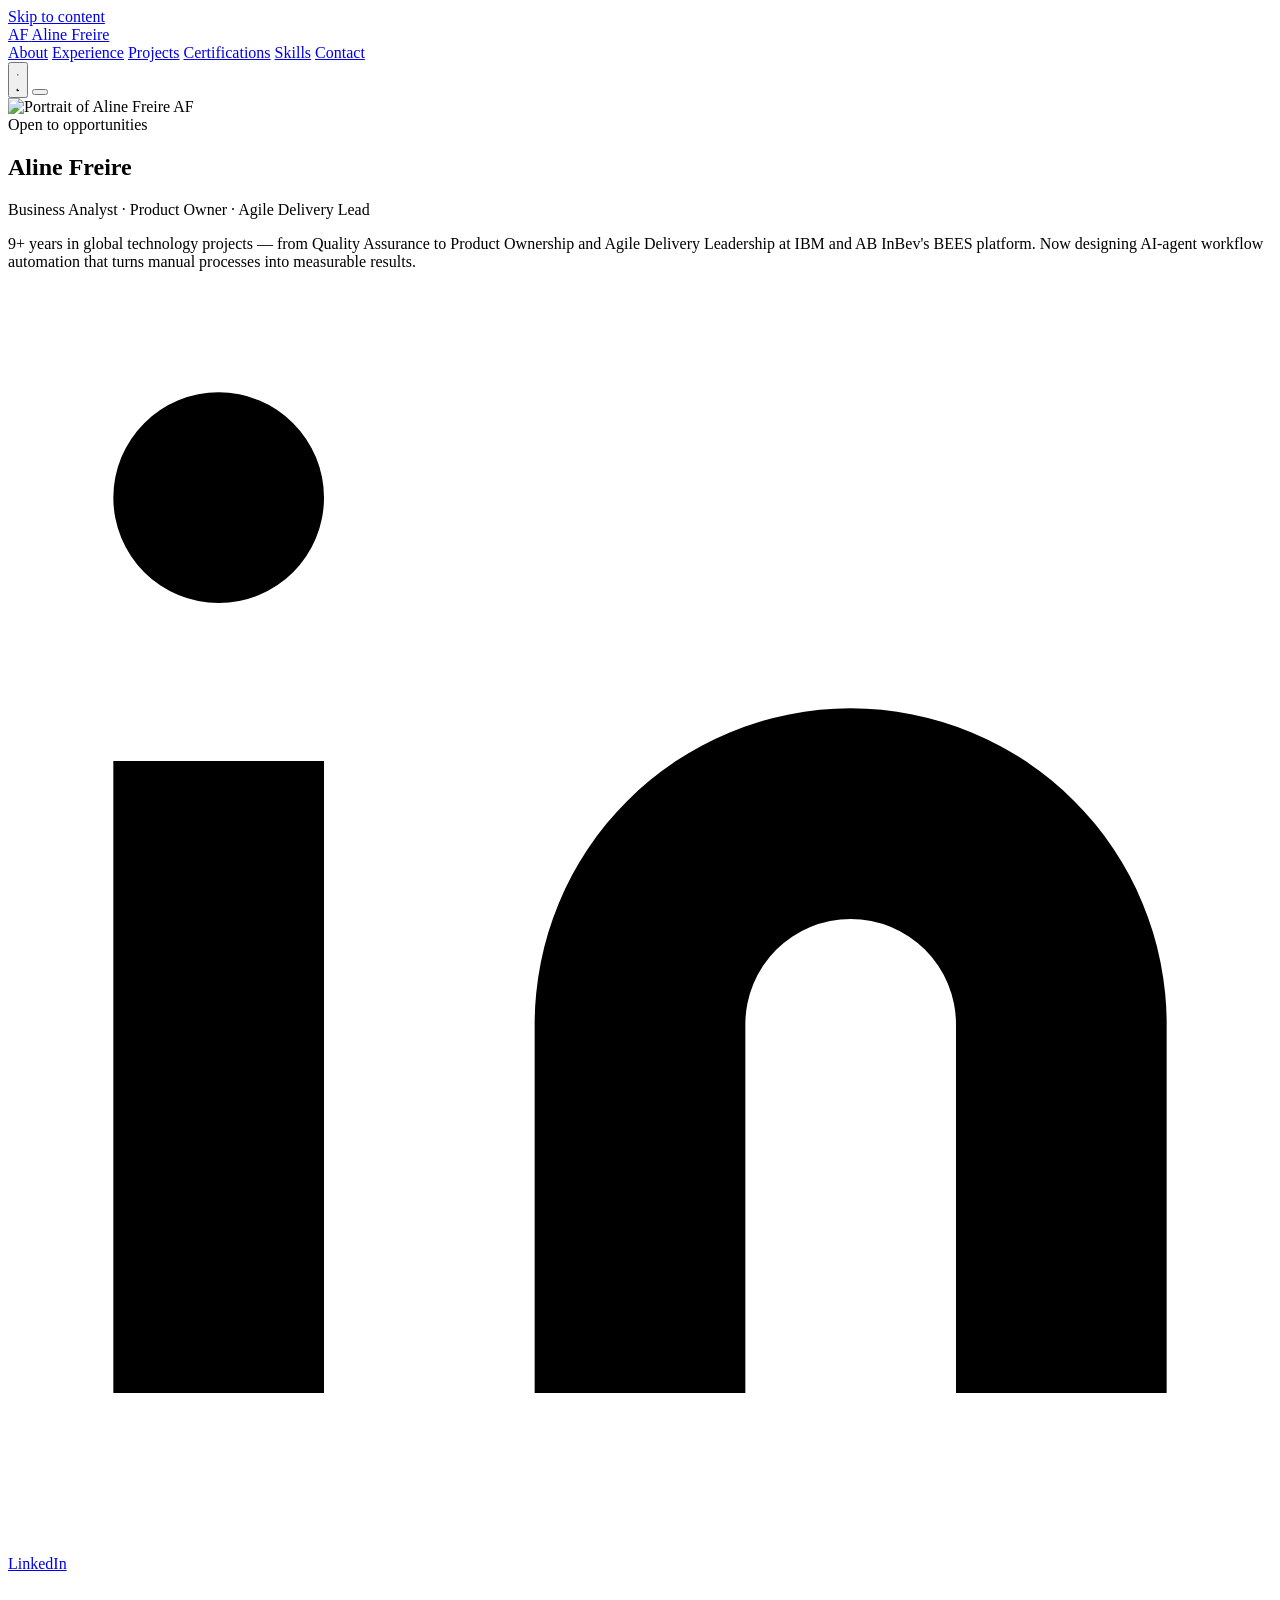
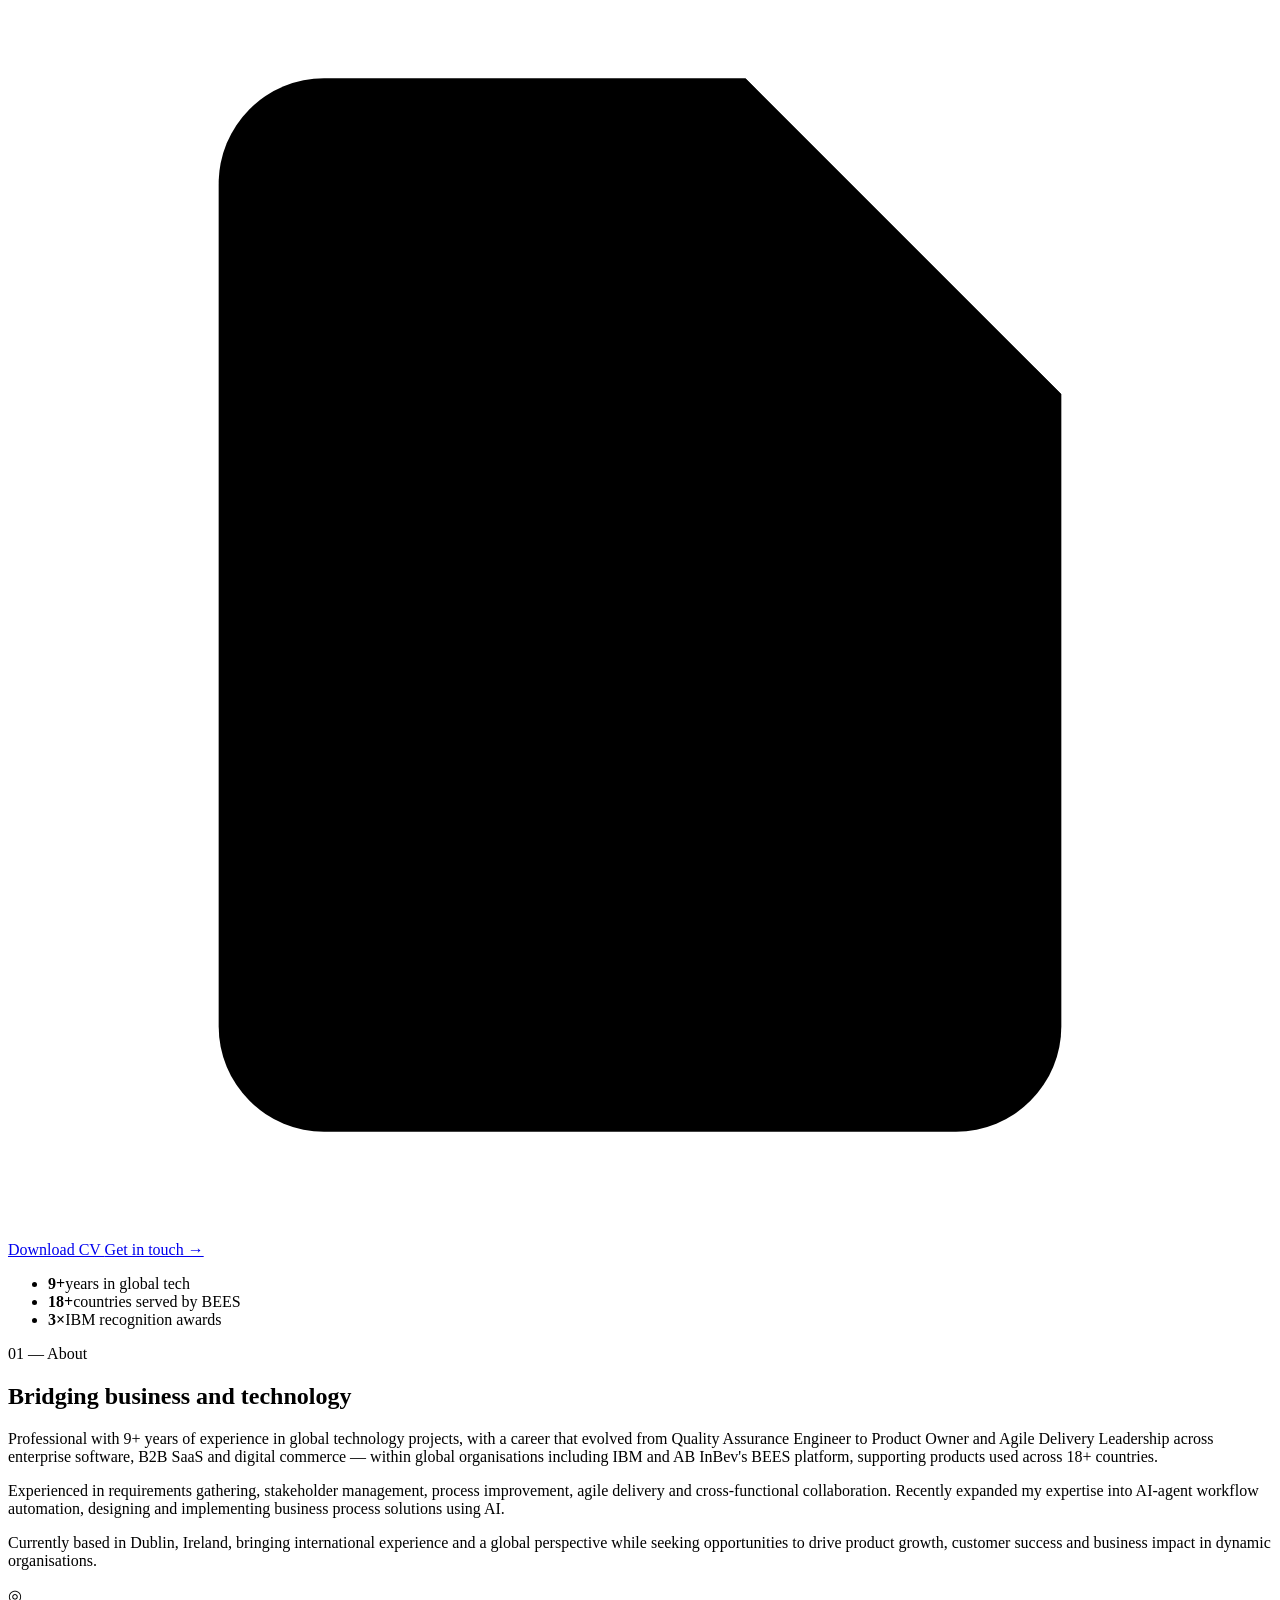
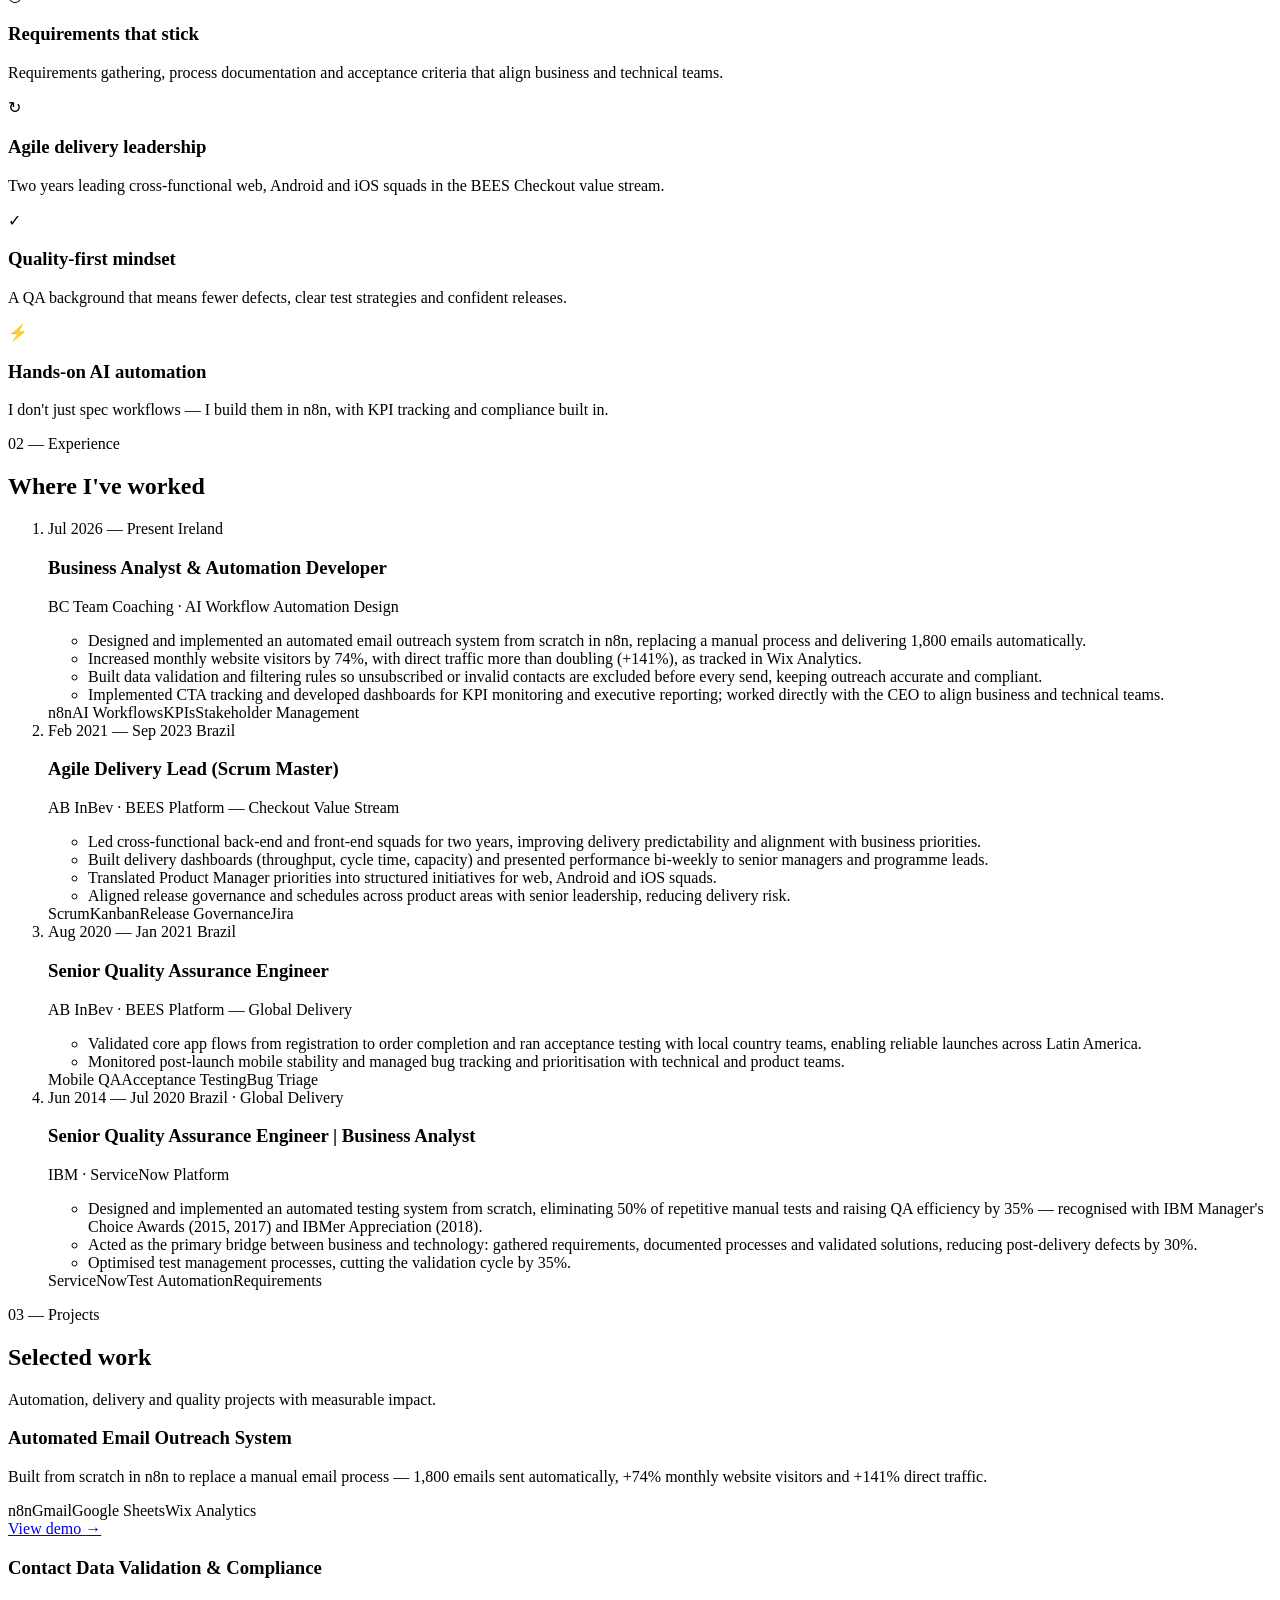
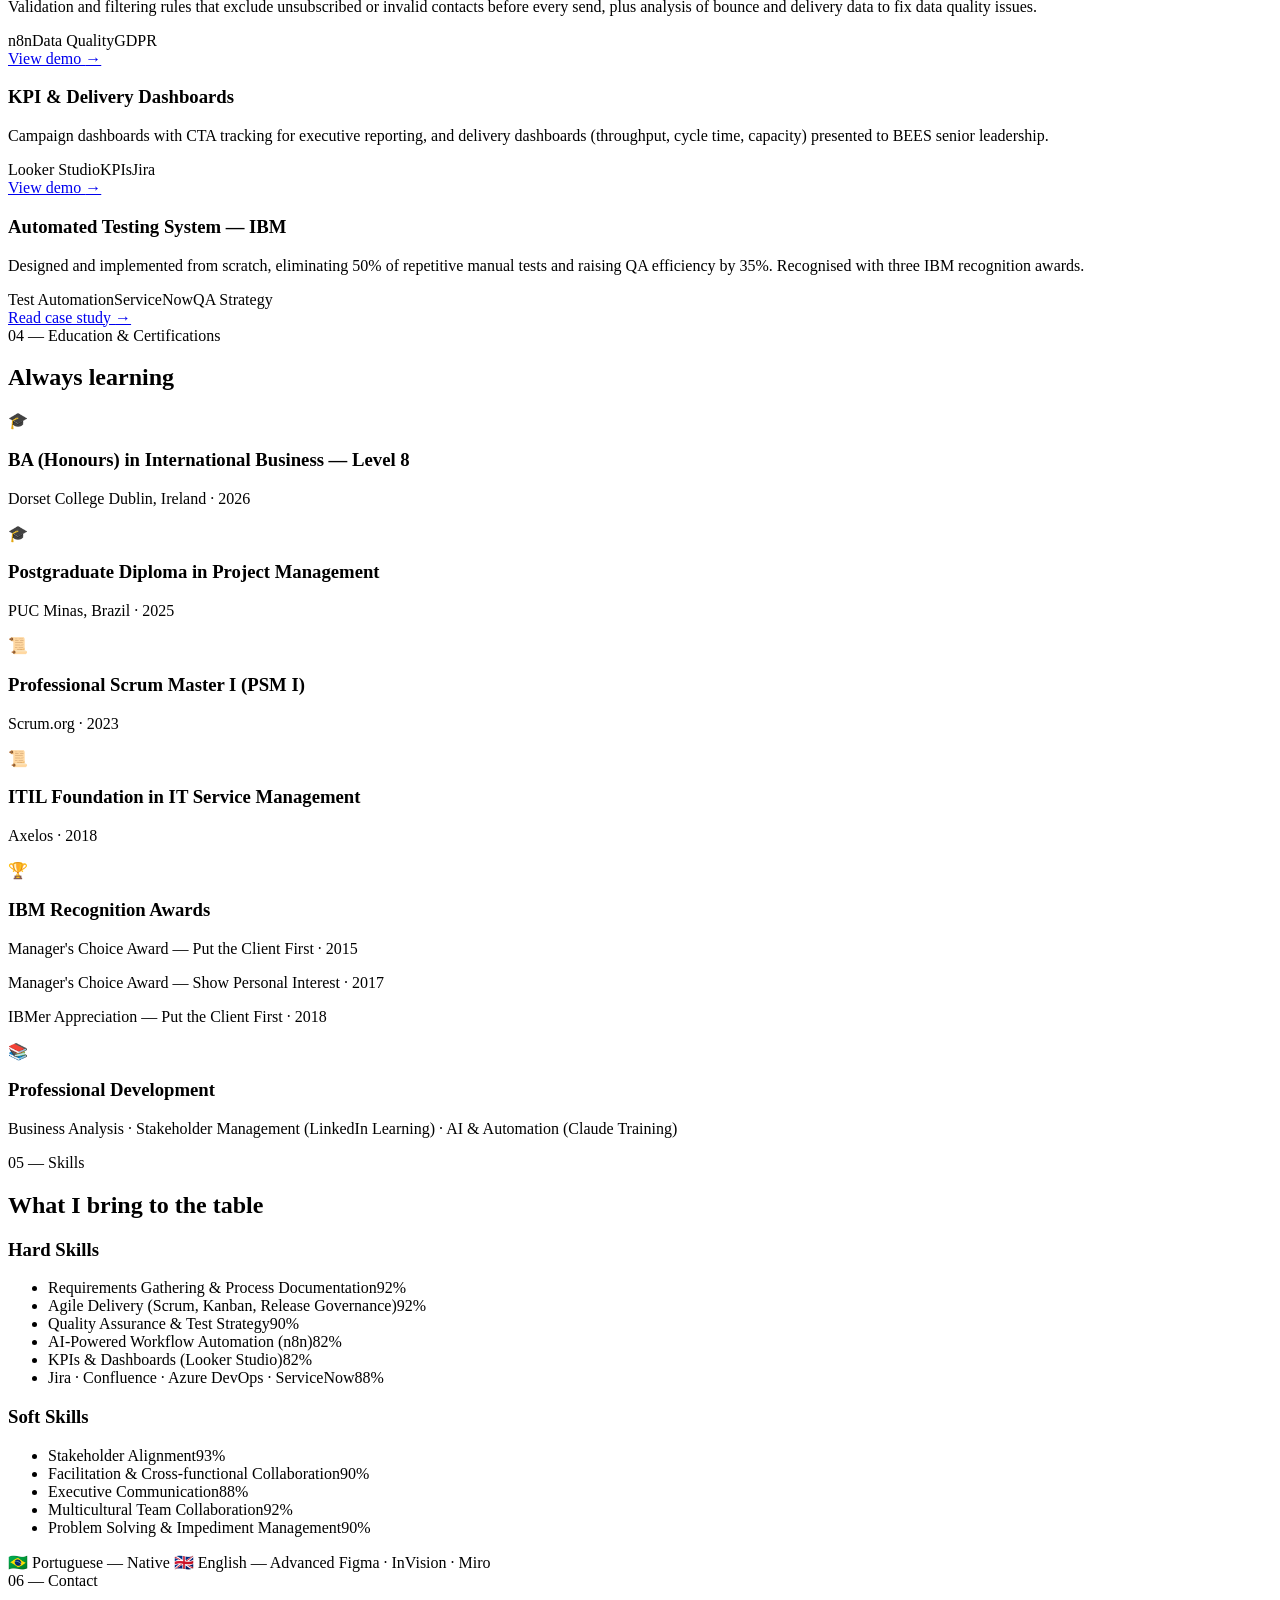
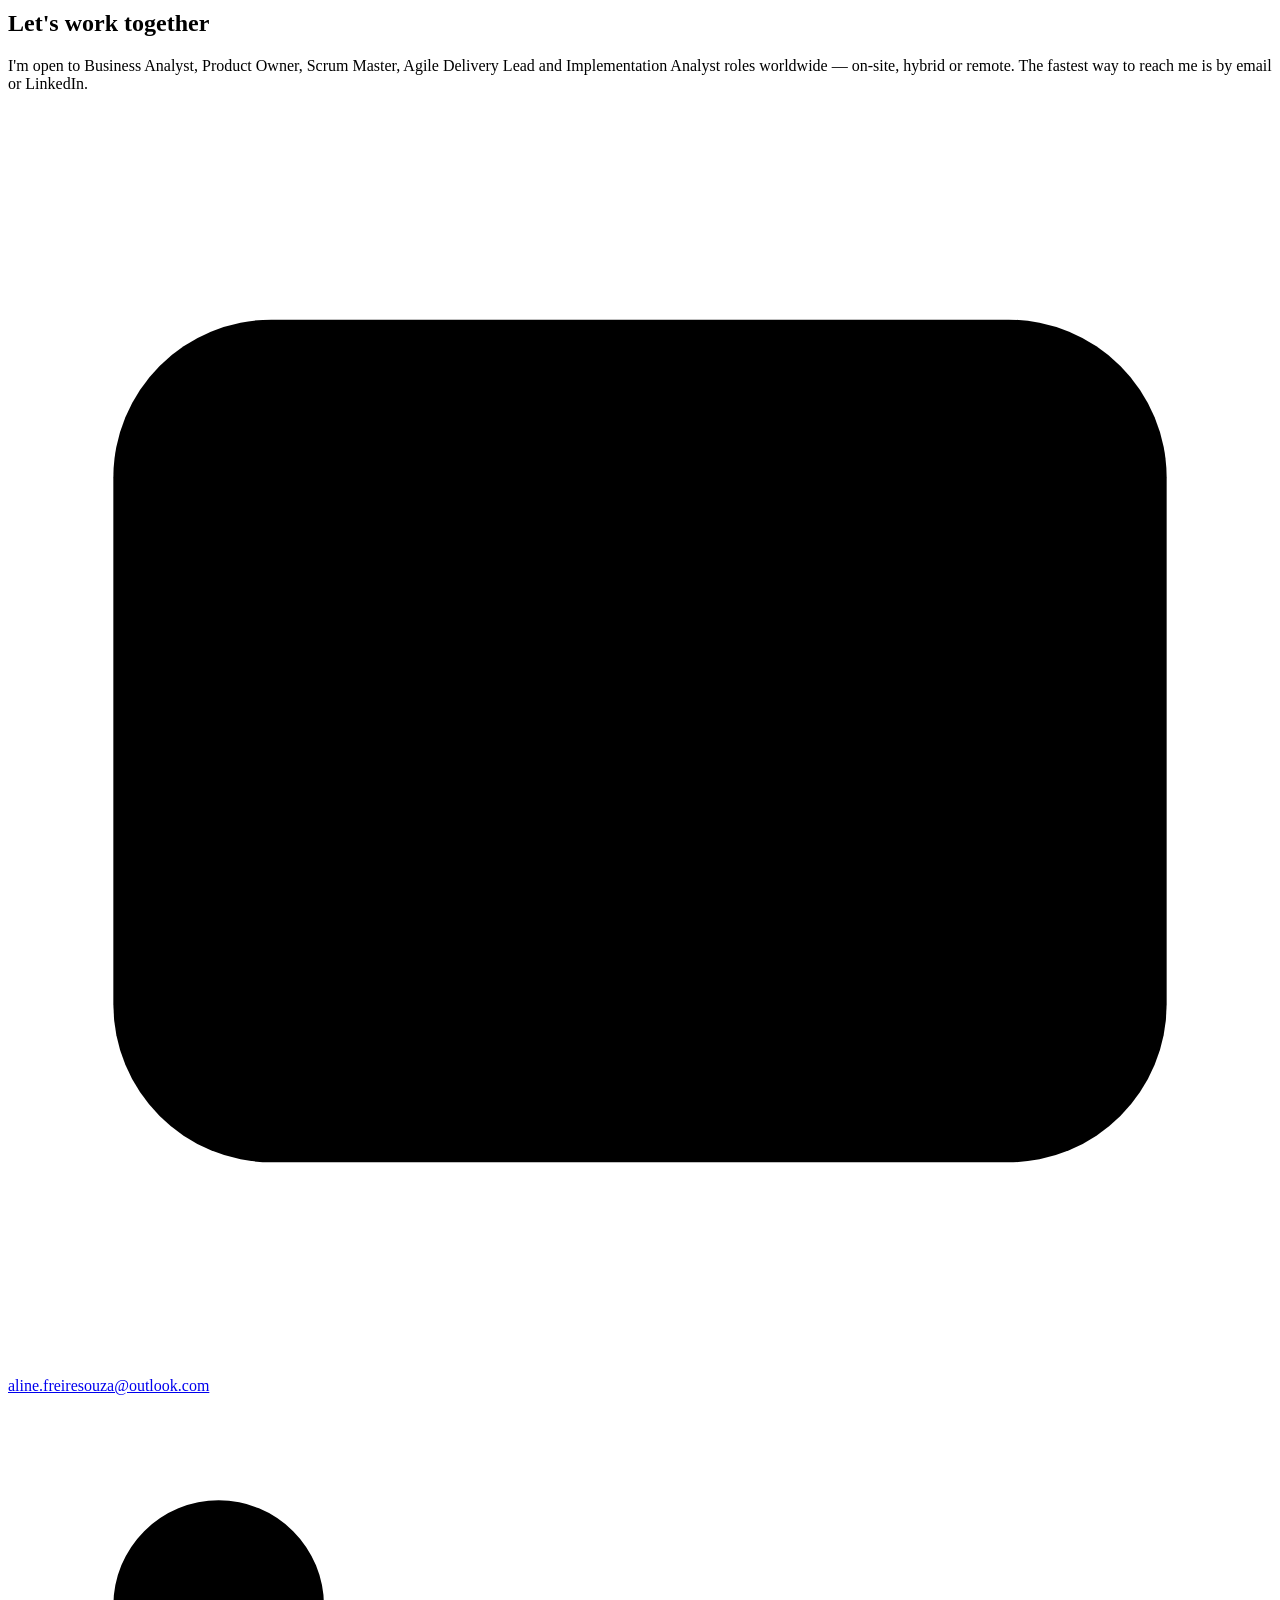
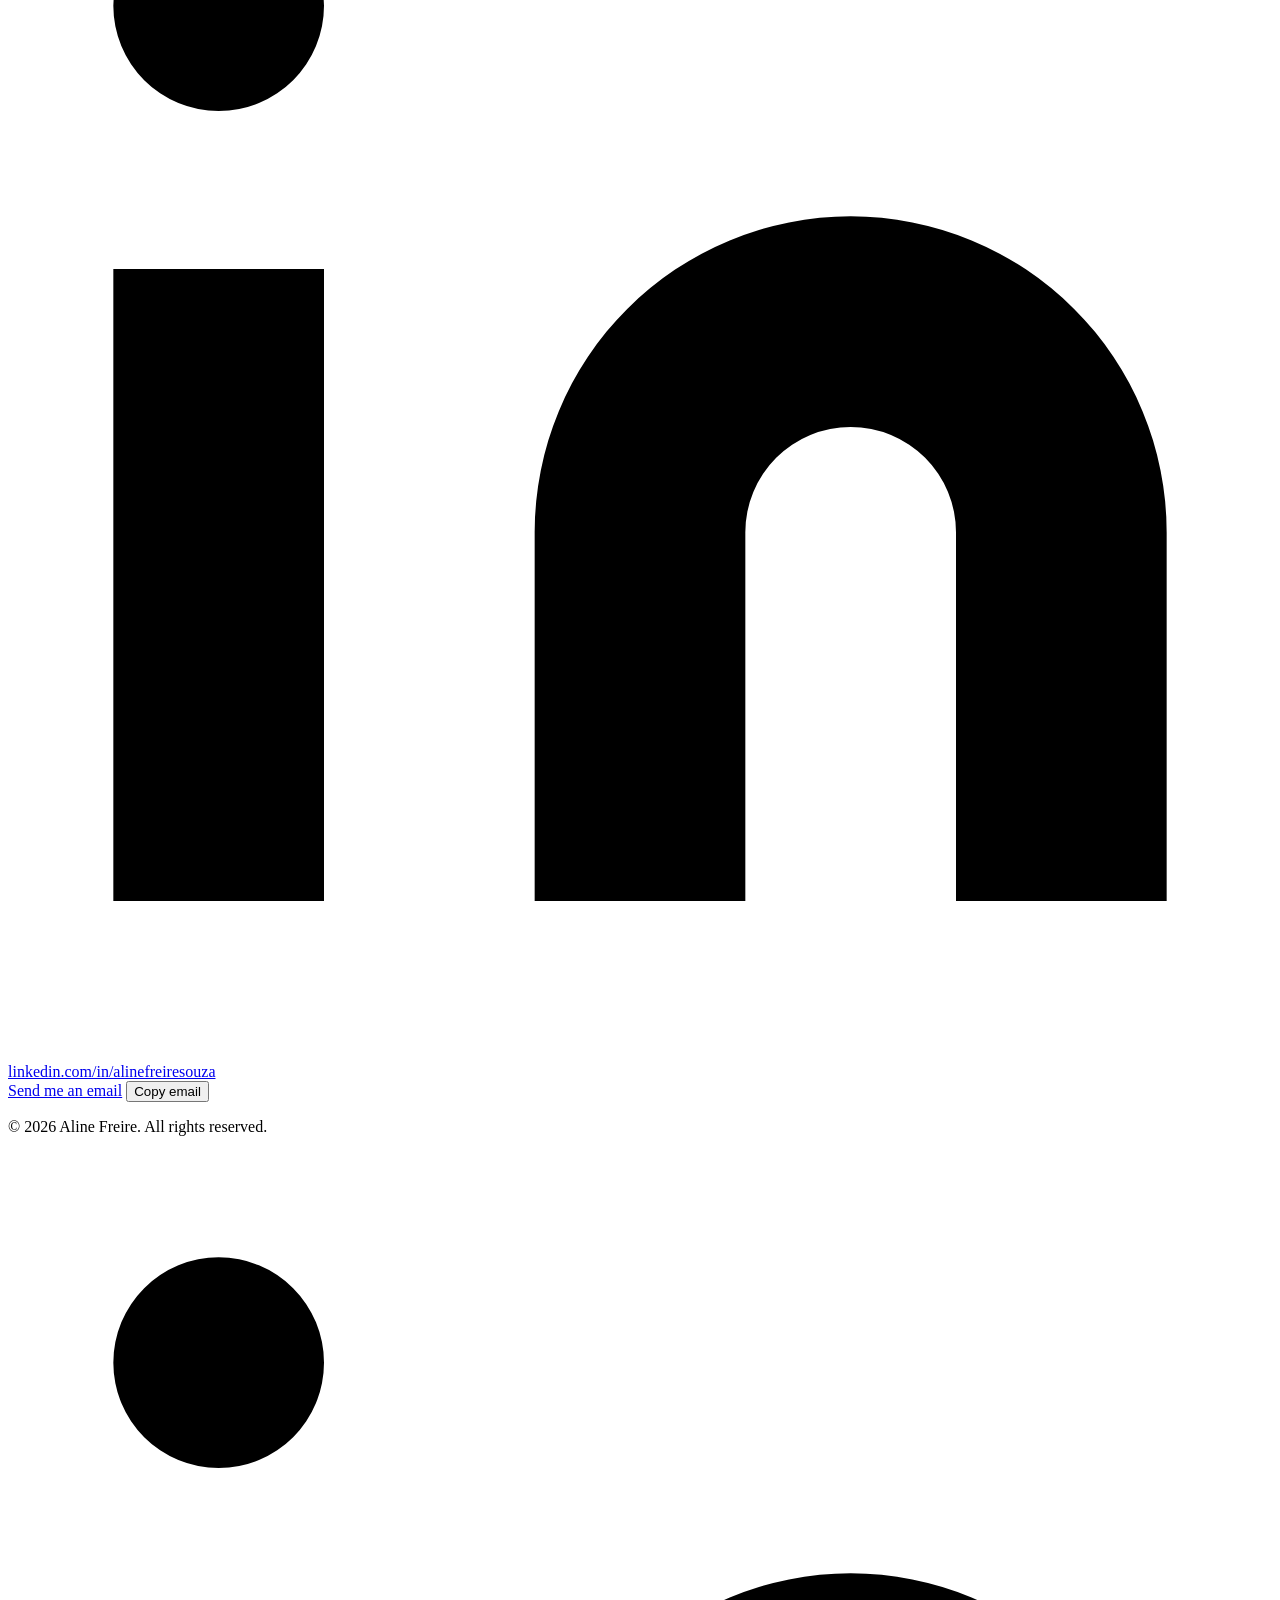
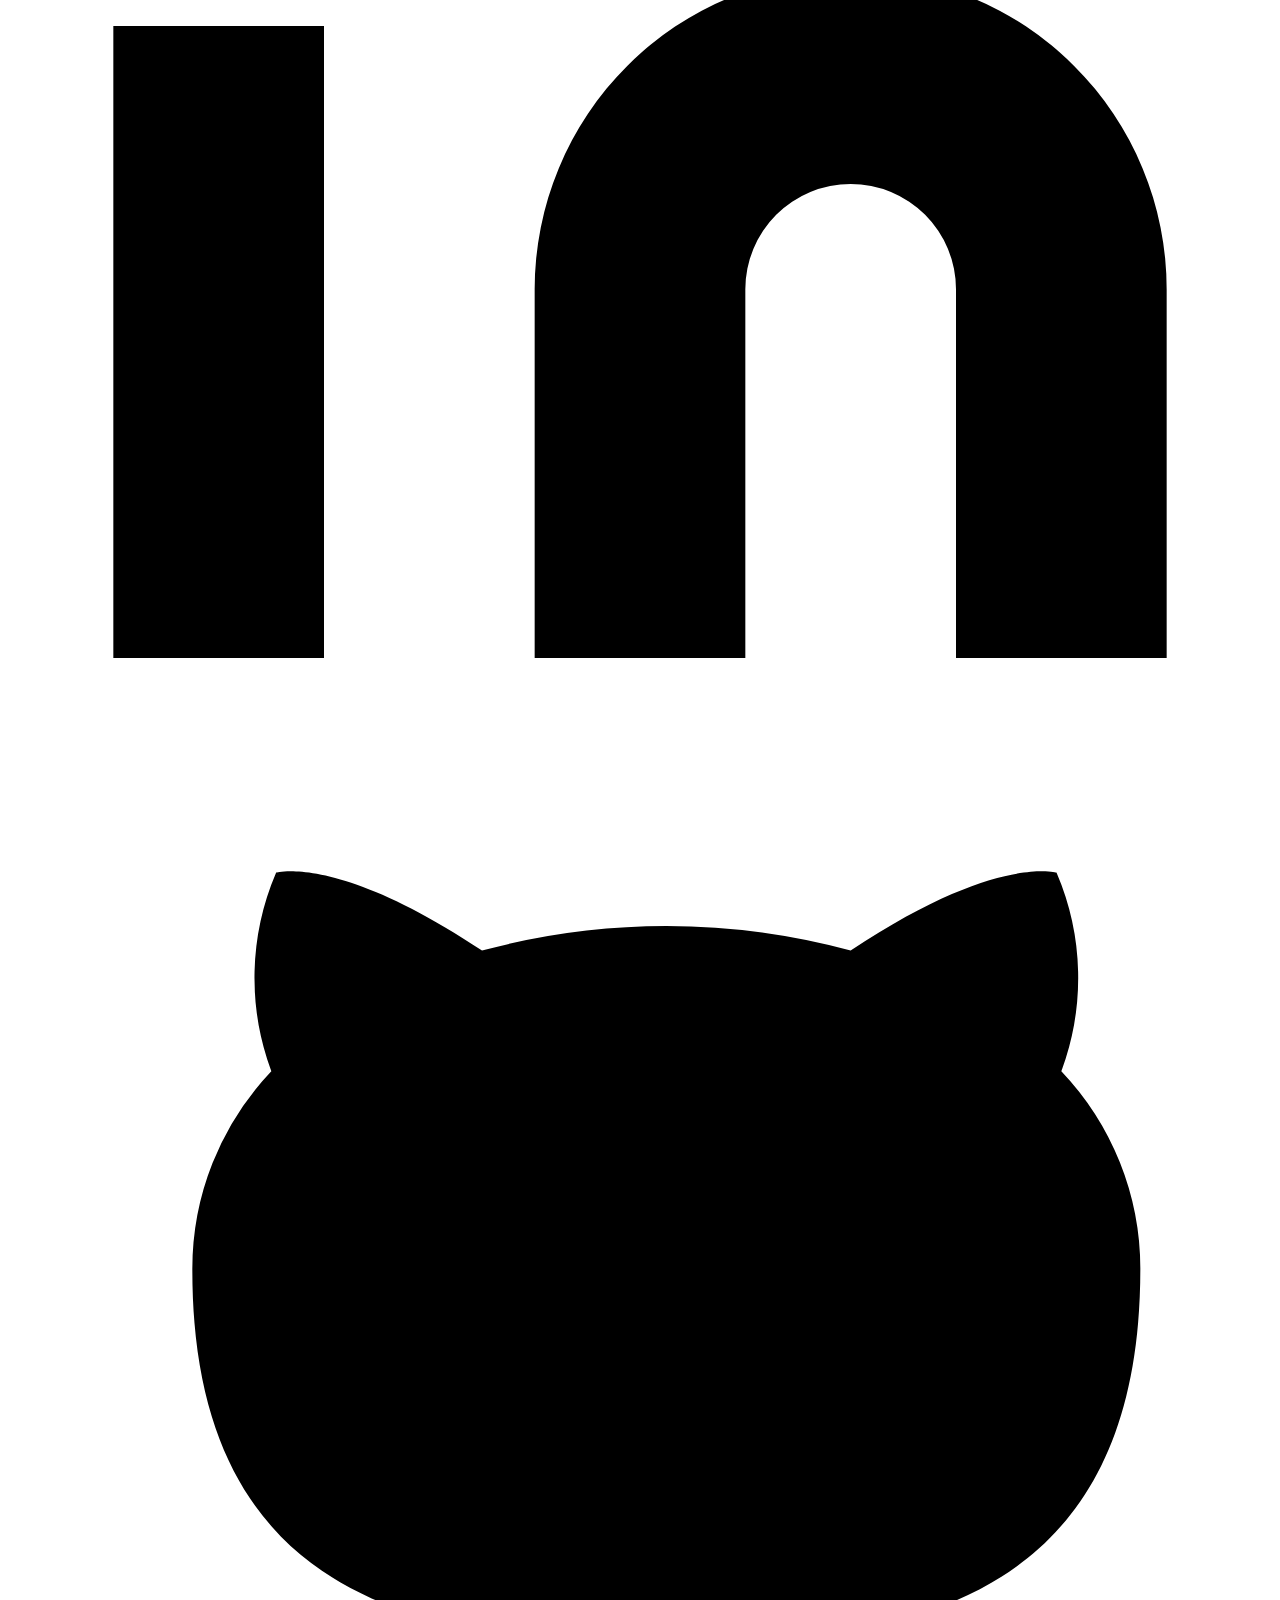
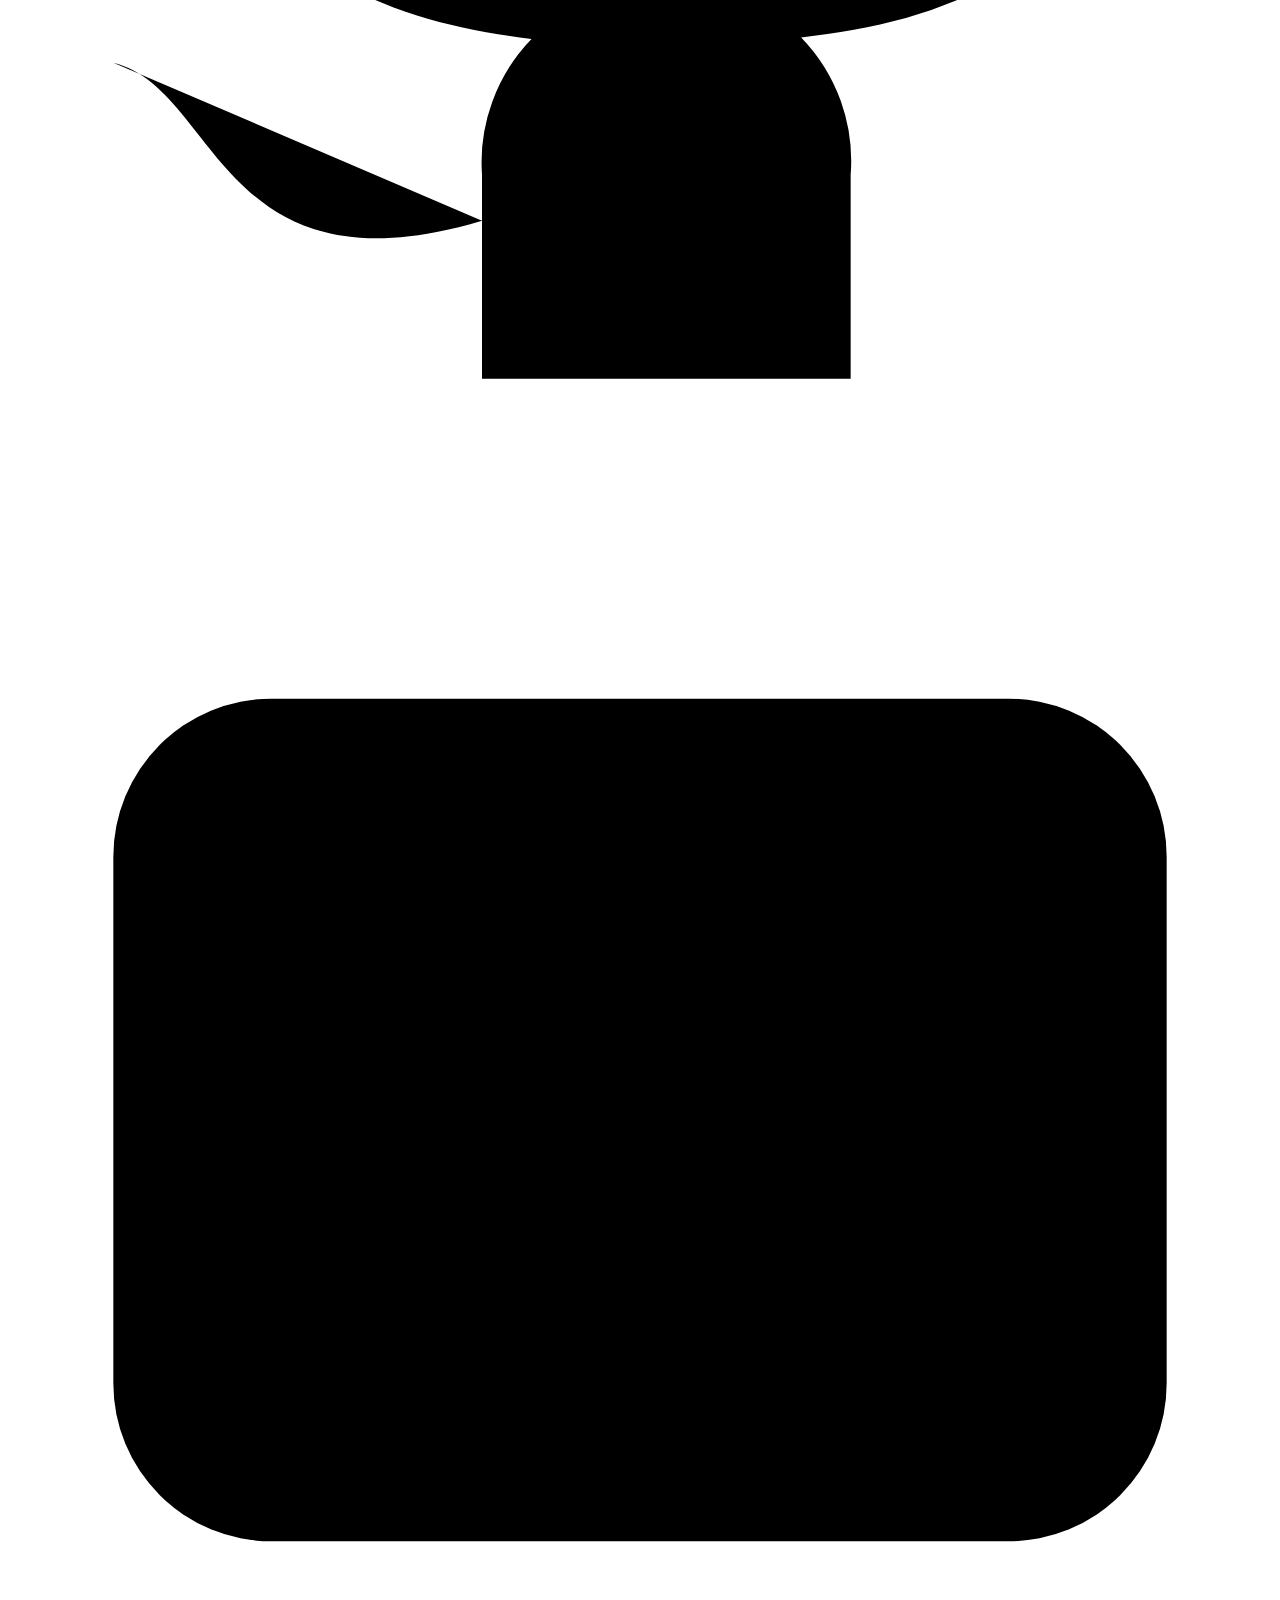
==== index.html @ 440783c5 "Add files via upload" ====
<!DOCTYPE html>
<html lang="en" class="no-js">
<head>
  <meta charset="UTF-8" />
  <meta name="viewport" content="width=device-width, initial-scale=1.0" />

  <!-- ===== SEO ===== -->
  <title>Aline Freire — Business Analyst · Product Owner · Agile Delivery Lead</title>
  <meta name="description" content="Aline Freire — Business Analyst, Product Owner and Agile Delivery Lead based in Dublin. 9+ years in global technology projects at IBM and AB InBev's BEES platform, now building AI workflow automation." />
  <meta name="keywords" content="Aline Freire, Business Analyst, Product Owner, Scrum Master, Agile Delivery Lead, Implementation Analyst, AI Automation, n8n, Dublin, Ireland" />
  <meta name="author" content="Aline Freire" />
  <meta name="robots" content="index, follow" />
  <!-- Troque pela URL final do seu site -->
  <link rel="canonical" href="https://lyfreire-souza.github.io/alineportfolio/" />

  <!-- ===== Open Graph (LinkedIn, WhatsApp, Facebook) ===== -->
  <meta property="og:type" content="website" />
  <meta property="og:title" content="Aline Freire — Business Analyst · Product Owner · Agile Delivery Lead" />
  <meta property="og:description" content="9+ years in global technology projects at IBM and AB InBev's BEES platform (18+ countries). Now designing AI workflow automation. Based in Dublin." />
  <meta property="og:url" content="https://lyfreire-souza.github.io/alineportfolio/" />
  <meta property="og:image" content="https://lyfreire-souza.github.io/alineportfolio/assets/og-image.png" />
  <meta property="og:image:width" content="1200" />
  <meta property="og:image:height" content="630" />
  <meta property="og:locale" content="en_IE" />

  <!-- ===== Twitter / X ===== -->
  <meta name="twitter:card" content="summary_large_image" />
  <meta name="twitter:title" content="Aline Freire — Business Analyst · Product Owner · Agile Delivery Lead" />
  <meta name="twitter:description" content="Business Analysis · Agile Delivery · AI Workflow Automation. Based in Dublin." />
  <meta name="twitter:image" content="https://lyfreire-souza.github.io/alineportfolio/assets/og-image.png" />

  <!-- ===== Favicon (SVG embutido, sem arquivo extra) ===== -->
  <link rel="icon" type="image/svg+xml" href="data:image/svg+xml,%3Csvg xmlns='http://www.w3.org/2000/svg' viewBox='0 0 64 64'%3E%3Crect width='64' height='64' rx='14' fill='%23111111'/%3E%3Ctext x='50%25' y='54%25' text-anchor='middle' dominant-baseline='middle' font-family='Helvetica,Arial,sans-serif' font-size='28' font-weight='700' fill='%23ffffff'%3EAF%3C/text%3E%3C/svg%3E" />
  <meta name="theme-color" content="#ffffff" media="(prefers-color-scheme: light)" />
  <meta name="theme-color" content="#0b0b0c" media="(prefers-color-scheme: dark)" />

  <!-- Aplica o tema antes de renderizar (evita "piscar") -->
  <script>
    (function () {
      document.documentElement.classList.remove('no-js');
      try {
        var saved = localStorage.getItem('theme');
        var dark = window.matchMedia('(prefers-color-scheme: dark)').matches;
        document.documentElement.setAttribute('data-theme', saved || (dark ? 'dark' : 'light'));
      } catch (e) {
        document.documentElement.setAttribute('data-theme', 'light');
      }
    })();
  </script>

  <link rel="stylesheet" href="styles.css" />

  <!-- Dados estruturados (SEO) -->
  <script type="application/ld+json">
  {
    "@context": "https://schema.org",
    "@type": "Person",
    "name": "Aline Freire",
    "jobTitle": "Business Analyst · Product Owner · Agile Delivery Lead",
    "address": { "@type": "PostalAddress", "addressLocality": "Dublin", "addressCountry": "IE" },
    "alumniOf": ["Dorset College Dublin", "PUC Minas"],
    "email": "mailto:aline.freiresouza@outlook.com",
    "sameAs": ["https://www.linkedin.com/in/alinefreiresouza"]
  }
  </script>
</head>

<body>
  <a class="skip-link" href="#main">Skip to content</a>

  <!-- ================= HEADER ================= -->
  <header class="header" id="header">
    <div class="container header__inner">
      <a href="#top" class="logo" aria-label="Aline Freire — home">
        <span class="logo__mark">AF</span>
        <span class="logo__text">Aline Freire</span>
      </a>

      <nav class="nav" id="nav" aria-label="Main navigation">
        <a href="#about" class="nav__link">About</a>
        <a href="#experience" class="nav__link">Experience</a>
        <a href="#projects" class="nav__link">Projects</a>
        <a href="#certifications" class="nav__link">Certifications</a>
        <a href="#skills" class="nav__link">Skills</a>
        <a href="#contact" class="nav__link">Contact</a>
      </nav>

      <div class="header__actions">
        <button class="icon-btn" id="themeToggle" type="button" aria-label="Toggle dark mode">
          <svg class="icon-sun" viewBox="0 0 24 24" aria-hidden="true"><circle cx="12" cy="12" r="4"/><path d="M12 2v2M12 20v2M4.93 4.93l1.41 1.41M17.66 17.66l1.41 1.41M2 12h2M20 12h2M4.93 19.07l1.41-1.41M17.66 6.34l1.41-1.41"/></svg>
          <svg class="icon-moon" viewBox="0 0 24 24" aria-hidden="true"><path d="M21 12.79A9 9 0 1 1 11.21 3 7 7 0 0 0 21 12.79z"/></svg>
        </button>
        <button class="icon-btn menu-btn" id="menuToggle" type="button" aria-label="Open menu" aria-expanded="false" aria-controls="nav">
          <span></span><span></span>
        </button>
      </div>
    </div>
  </header>

  <main id="main">

    <!-- ================= 1. HERO ================= -->
    <section class="hero" id="top">
      <div class="container hero__inner">
        <div class="hero__photo reveal">
          <!-- Coloque sua foto em assets/profile.jpg (quadrada, 600x600px) -->
          <img src="assets/profile.jpg" alt="Portrait of Aline Freire" width="160" height="160" id="profilePhoto" />
          <span class="hero__photo-fallback" aria-hidden="true">AF</span>
        </div>

        <span class="badge reveal"><span class="badge__dot"></span>Open to opportunities</span>

        <h1 class="hero__title reveal">Aline Freire</h1>
        <p class="hero__role reveal">Business Analyst · Product Owner · Agile Delivery Lead</p>

        <p class="hero__intro reveal">
          9+ years in global technology projects — from Quality Assurance to Product Ownership and Agile Delivery Leadership
          at IBM and AB InBev's BEES platform. Now designing AI-agent workflow automation that turns manual processes into measurable results.
        </p>

        <div class="hero__cta reveal">
          <a href="https://www.linkedin.com/in/alinefreiresouza" target="_blank" rel="noopener" class="btn btn--primary">
            <svg viewBox="0 0 24 24" aria-hidden="true"><path d="M16 8a6 6 0 0 1 6 6v7h-4v-7a2 2 0 0 0-4 0v7h-4v-7a6 6 0 0 1 6-6zM2 9h4v12H2zM4 6a2 2 0 1 0 0-4 2 2 0 0 0 0 4z"/></svg>
            LinkedIn
          </a>
          <!-- CV no Google Docs: baixa como PDF (o documento precisa estar compartilhado como "Qualquer pessoa com o link") -->
          <a href="https://docs.google.com/document/d/1lqke9yx8nx3uQDPdZaaJvbdsugdF75agfYmG7TG4cyA/export?format=pdf" target="_blank" rel="noopener" class="btn btn--secondary">
            <svg viewBox="0 0 24 24" aria-hidden="true"><path d="M14 2H6a2 2 0 0 0-2 2v16a2 2 0 0 0 2 2h12a2 2 0 0 0 2-2V8z"/><path d="M14 2v6h6M12 18v-6M9 15l3 3 3-3"/></svg>
            Download CV
          </a>
          <a href="#contact" class="btn btn--ghost">Get in touch →</a>
        </div>

        <ul class="hero__stats reveal" aria-label="Highlights">
          <li><strong>9+</strong><span>years in global tech</span></li>
          <li><strong>18+</strong><span>countries served by BEES</span></li>
          <li><strong>3×</strong><span>IBM recognition awards</span></li>
        </ul>
      </div>
    </section>

    <!-- ================= 2. ABOUT ================= -->
    <section class="section" id="about">
      <div class="container">
        <header class="section__head reveal">
          <span class="eyebrow">01 — About</span>
          <h2 class="section__title">Bridging business and technology</h2>
        </header>

        <div class="about">
          <div class="about__text reveal">
            <p>
              Professional with 9+ years of experience in global technology projects, with a career that evolved
              from Quality Assurance Engineer to Product Owner and Agile Delivery Leadership across enterprise software,
              B2B SaaS and digital commerce — within global organisations including IBM and AB InBev's BEES platform,
              supporting products used across 18+ countries.
            </p>
            <p>
              Experienced in requirements gathering, stakeholder management, process improvement, agile delivery
              and cross-functional collaboration. Recently expanded my expertise into AI-agent workflow automation,
              designing and implementing business process solutions using AI.
            </p>
            <p>
              Currently based in Dublin, Ireland, bringing international experience and a global perspective while
              seeking opportunities to drive product growth, customer success and business impact in dynamic organisations.
            </p>
          </div>

          <div class="highlights">
            <article class="card highlight reveal">
              <div class="highlight__icon" aria-hidden="true">◎</div>
              <h3>Requirements that stick</h3>
              <p>Requirements gathering, process documentation and acceptance criteria that align business and technical teams.</p>
            </article>
            <article class="card highlight reveal">
              <div class="highlight__icon" aria-hidden="true">↻</div>
              <h3>Agile delivery leadership</h3>
              <p>Two years leading cross-functional web, Android and iOS squads in the BEES Checkout value stream.</p>
            </article>
            <article class="card highlight reveal">
              <div class="highlight__icon" aria-hidden="true">✓</div>
              <h3>Quality-first mindset</h3>
              <p>A QA background that means fewer defects, clear test strategies and confident releases.</p>
            </article>
            <article class="card highlight reveal">
              <div class="highlight__icon" aria-hidden="true">⚡</div>
              <h3>Hands-on AI automation</h3>
              <p>I don't just spec workflows — I build them in n8n, with KPI tracking and compliance built in.</p>
            </article>
          </div>
        </div>
      </div>
    </section>

    <!-- ================= 3. EXPERIENCE ================= -->
    <section class="section section--muted" id="experience">
      <div class="container">
        <header class="section__head reveal">
          <span class="eyebrow">02 — Experience</span>
          <h2 class="section__title">Where I've worked</h2>
        </header>

        <!-- Para adicionar uma experiência: copie um bloco <li class="timeline__item"> -->
        <ol class="timeline">
          <li class="timeline__item reveal">
            <div class="timeline__meta">
              <span class="timeline__date">Jul 2026 — Present</span>
              <span class="timeline__place">Ireland</span>
            </div>
            <div class="card timeline__card">
              <h3 class="timeline__role">Business Analyst &amp; Automation Developer</h3>
              <p class="timeline__company">BC Team Coaching · AI Workflow Automation Design</p>
              <ul class="timeline__list">
                <li>Designed and implemented an automated email outreach system from scratch in n8n, replacing a manual process and delivering 1,800 emails automatically.</li>
                <li>Increased monthly website visitors by 74%, with direct traffic more than doubling (+141%), as tracked in Wix Analytics.</li>
                <li>Built data validation and filtering rules so unsubscribed or invalid contacts are excluded before every send, keeping outreach accurate and compliant.</li>
                <li>Implemented CTA tracking and developed dashboards for KPI monitoring and executive reporting; worked directly with the CEO to align business and technical teams.</li>
              </ul>
              <div class="tags"><span>n8n</span><span>AI Workflows</span><span>KPIs</span><span>Stakeholder Management</span></div>
            </div>
          </li>

          <li class="timeline__item reveal">
            <div class="timeline__meta">
              <span class="timeline__date">Feb 2021 — Sep 2023</span>
              <span class="timeline__place">Brazil</span>
            </div>
            <div class="card timeline__card">
              <h3 class="timeline__role">Agile Delivery Lead (Scrum Master)</h3>
              <p class="timeline__company">AB InBev · BEES Platform — Checkout Value Stream</p>
              <ul class="timeline__list">
                <li>Led cross-functional back-end and front-end squads for two years, improving delivery predictability and alignment with business priorities.</li>
                <li>Built delivery dashboards (throughput, cycle time, capacity) and presented performance bi-weekly to senior managers and programme leads.</li>
                <li>Translated Product Manager priorities into structured initiatives for web, Android and iOS squads.</li>
                <li>Aligned release governance and schedules across product areas with senior leadership, reducing delivery risk.</li>
              </ul>
              <div class="tags"><span>Scrum</span><span>Kanban</span><span>Release Governance</span><span>Jira</span></div>
            </div>
          </li>

          <li class="timeline__item reveal">
            <div class="timeline__meta">
              <span class="timeline__date">Aug 2020 — Jan 2021</span>
              <span class="timeline__place">Brazil</span>
            </div>
            <div class="card timeline__card">
              <h3 class="timeline__role">Senior Quality Assurance Engineer</h3>
              <p class="timeline__company">AB InBev · BEES Platform — Global Delivery</p>
              <ul class="timeline__list">
                <li>Validated core app flows from registration to order completion and ran acceptance testing with local country teams, enabling reliable launches across Latin America.</li>
                <li>Monitored post-launch mobile stability and managed bug tracking and prioritisation with technical and product teams.</li>
              </ul>
              <div class="tags"><span>Mobile QA</span><span>Acceptance Testing</span><span>Bug Triage</span></div>
            </div>
          </li>

          <li class="timeline__item reveal">
            <div class="timeline__meta">
              <span class="timeline__date">Jun 2014 — Jul 2020</span>
              <span class="timeline__place">Brazil · Global Delivery</span>
            </div>
            <div class="card timeline__card">
              <h3 class="timeline__role">Senior Quality Assurance Engineer | Business Analyst</h3>
              <p class="timeline__company">IBM · ServiceNow Platform</p>
              <ul class="timeline__list">
                <li>Designed and implemented an automated testing system from scratch, eliminating 50% of repetitive manual tests and raising QA efficiency by 35% — recognised with IBM Manager's Choice Awards (2015, 2017) and IBMer Appreciation (2018).</li>
                <li>Acted as the primary bridge between business and technology: gathered requirements, documented processes and validated solutions, reducing post-delivery defects by 30%.</li>
                <li>Optimised test management processes, cutting the validation cycle by 35%.</li>
              </ul>
              <div class="tags"><span>ServiceNow</span><span>Test Automation</span><span>Requirements</span></div>
            </div>
          </li>
        </ol>
      </div>
    </section>

    <!-- ================= 4. PROJECTS ================= -->
    <section class="section" id="projects">
      <div class="container">
        <header class="section__head reveal">
          <span class="eyebrow">03 — Projects</span>
          <h2 class="section__title">Selected work</h2>
          <p class="section__lead">Automation, delivery and quality projects with measurable impact.</p>
        </header>

        <!-- Para trocar a ilustração por uma imagem:
             substitua o <div class="project__art ..."> por <img src="assets/projeto-1.jpg" alt="..."> -->
        <div class="projects">
          <article class="card project reveal">
            <div class="project__media">
              <div class="project__art project__art--1" aria-hidden="true">
                <span></span><span></span><span></span>
              </div>
            </div>
            <div class="project__body">
              <h3>Automated Email Outreach System</h3>
              <p>Built from scratch in n8n to replace a manual email process — 1,800 emails sent automatically, +74% monthly website visitors and +141% direct traffic.</p>
              <div class="tags"><span>n8n</span><span>Gmail</span><span>Google Sheets</span><span>Wix Analytics</span></div>
              <a href="#" class="project__link">View demo <span aria-hidden="true">→</span></a>
            </div>
          </article>

          <article class="card project reveal">
            <div class="project__media">
              <div class="project__art project__art--2" aria-hidden="true">
                <span></span><span></span><span></span>
              </div>
            </div>
            <div class="project__body">
              <h3>Contact Data Validation &amp; Compliance</h3>
              <p>Validation and filtering rules that exclude unsubscribed or invalid contacts before every send, plus analysis of bounce and delivery data to fix data quality issues.</p>
              <div class="tags"><span>n8n</span><span>Data Quality</span><span>GDPR</span></div>
              <a href="#" class="project__link">View demo <span aria-hidden="true">→</span></a>
            </div>
          </article>

          <article class="card project reveal">
            <div class="project__media">
              <div class="project__art project__art--3" aria-hidden="true">
                <span></span><span></span><span></span>
              </div>
            </div>
            <div class="project__body">
              <h3>KPI &amp; Delivery Dashboards</h3>
              <p>Campaign dashboards with CTA tracking for executive reporting, and delivery dashboards (throughput, cycle time, capacity) presented to BEES senior leadership.</p>
              <div class="tags"><span>Looker Studio</span><span>KPIs</span><span>Jira</span></div>
              <a href="#" class="project__link">View demo <span aria-hidden="true">→</span></a>
            </div>
          </article>

          <article class="card project reveal">
            <div class="project__media">
              <div class="project__art project__art--4" aria-hidden="true">
                <span></span><span></span><span></span>
              </div>
            </div>
            <div class="project__body">
              <h3>Automated Testing System — IBM</h3>
              <p>Designed and implemented from scratch, eliminating 50% of repetitive manual tests and raising QA efficiency by 35%. Recognised with three IBM recognition awards.</p>
              <div class="tags"><span>Test Automation</span><span>ServiceNow</span><span>QA Strategy</span></div>
              <a href="#" class="project__link">Read case study <span aria-hidden="true">→</span></a>
            </div>
          </article>
        </div>
      </div>
    </section>

    <!-- ================= 5. CERTIFICATIONS ================= -->
    <section class="section section--muted" id="certifications">
      <div class="container">
        <header class="section__head reveal">
          <span class="eyebrow">04 — Education &amp; Certifications</span>
          <h2 class="section__title">Always learning</h2>
        </header>

        <div class="certs">
          <article class="card cert reveal">
            <div class="cert__icon" aria-hidden="true">🎓</div>
            <div>
              <h3>BA (Honours) in International Business — Level 8</h3>
              <p class="cert__issuer">Dorset College Dublin, Ireland · 2026</p>
            </div>
          </article>

          <article class="card cert reveal">
            <div class="cert__icon" aria-hidden="true">🎓</div>
            <div>
              <h3>Postgraduate Diploma in Project Management</h3>
              <p class="cert__issuer">PUC Minas, Brazil · 2025</p>
            </div>
          </article>

          <article class="card cert reveal">
            <div class="cert__icon" aria-hidden="true">📜</div>
            <div>
              <h3>Professional Scrum Master I (PSM I)</h3>
              <p class="cert__issuer">Scrum.org · 2023</p>
              <!-- Adicione o link da credencial: <a href="URL" class="cert__link">View credential →</a> -->
            </div>
          </article>

          <article class="card cert reveal">
            <div class="cert__icon" aria-hidden="true">📜</div>
            <div>
              <h3>ITIL Foundation in IT Service Management</h3>
              <p class="cert__issuer">Axelos · 2018</p>
            </div>
          </article>

          <article class="card cert reveal">
            <div class="cert__icon" aria-hidden="true">🏆</div>
            <div>
              <h3>IBM Recognition Awards</h3>
              <p class="cert__issuer">Manager's Choice Award — Put the Client First · 2015</p>
              <p class="cert__issuer">Manager's Choice Award — Show Personal Interest · 2017</p>
              <p class="cert__issuer">IBMer Appreciation — Put the Client First · 2018</p>
            </div>
          </article>

          <article class="card cert reveal">
            <div class="cert__icon" aria-hidden="true">📚</div>
            <div>
              <h3>Professional Development</h3>
              <p class="cert__issuer">Business Analysis · Stakeholder Management (LinkedIn Learning) · AI &amp; Automation (Claude Training)</p>
            </div>
          </article>
        </div>
      </div>
    </section>

    <!-- ================= 6. SKILLS ================= -->
    <section class="section" id="skills">
      <div class="container">
        <header class="section__head reveal">
          <span class="eyebrow">05 — Skills</span>
          <h2 class="section__title">What I bring to the table</h2>
        </header>

        <!-- Ajuste o nível alterando data-level (0 a 100) -->
        <div class="skills">
          <div class="card skills__group reveal">
            <h3>Hard Skills</h3>
            <ul class="bars">
              <li class="bar" data-level="92"><div class="bar__label"><span>Requirements Gathering &amp; Process Documentation</span><span class="bar__value">92%</span></div><div class="bar__track"><div class="bar__fill"></div></div></li>
              <li class="bar" data-level="92"><div class="bar__label"><span>Agile Delivery (Scrum, Kanban, Release Governance)</span><span class="bar__value">92%</span></div><div class="bar__track"><div class="bar__fill"></div></div></li>
              <li class="bar" data-level="90"><div class="bar__label"><span>Quality Assurance &amp; Test Strategy</span><span class="bar__value">90%</span></div><div class="bar__track"><div class="bar__fill"></div></div></li>
              <li class="bar" data-level="82"><div class="bar__label"><span>AI-Powered Workflow Automation (n8n)</span><span class="bar__value">82%</span></div><div class="bar__track"><div class="bar__fill"></div></div></li>
              <li class="bar" data-level="82"><div class="bar__label"><span>KPIs &amp; Dashboards (Looker Studio)</span><span class="bar__value">82%</span></div><div class="bar__track"><div class="bar__fill"></div></div></li>
              <li class="bar" data-level="88"><div class="bar__label"><span>Jira · Confluence · Azure DevOps · ServiceNow</span><span class="bar__value">88%</span></div><div class="bar__track"><div class="bar__fill"></div></div></li>
            </ul>
          </div>

          <div class="card skills__group reveal">
            <h3>Soft Skills</h3>
            <ul class="bars">
              <li class="bar" data-level="93"><div class="bar__label"><span>Stakeholder Alignment</span><span class="bar__value">93%</span></div><div class="bar__track"><div class="bar__fill"></div></div></li>
              <li class="bar" data-level="90"><div class="bar__label"><span>Facilitation &amp; Cross-functional Collaboration</span><span class="bar__value">90%</span></div><div class="bar__track"><div class="bar__fill"></div></div></li>
              <li class="bar" data-level="88"><div class="bar__label"><span>Executive Communication</span><span class="bar__value">88%</span></div><div class="bar__track"><div class="bar__fill"></div></div></li>
              <li class="bar" data-level="92"><div class="bar__label"><span>Multicultural Team Collaboration</span><span class="bar__value">92%</span></div><div class="bar__track"><div class="bar__fill"></div></div></li>
              <li class="bar" data-level="90"><div class="bar__label"><span>Problem Solving &amp; Impediment Management</span><span class="bar__value">90%</span></div><div class="bar__track"><div class="bar__fill"></div></div></li>
            </ul>

            <div class="chips">
              <span>🇧🇷 Portuguese — Native</span>
              <span>🇬🇧 English — Advanced</span>
              <span>Figma · InVision · Miro</span>
            </div>
          </div>
        </div>
      </div>
    </section>

    <!-- ================= 7. CONTACT ================= -->
    <section class="section" id="contact">
      <div class="container">
        <div class="card contact reveal">
          <span class="eyebrow">06 — Contact</span>
          <h2 class="contact__title">Let's work together</h2>
          <p class="contact__text">
            I'm open to Business Analyst, Product Owner, Scrum Master, Agile Delivery Lead and Implementation Analyst roles
            worldwide — on-site, hybrid or remote. The fastest way to reach me is by email or LinkedIn.
          </p>

          <div class="contact__links">
            <a href="mailto:aline.freiresouza@outlook.com" class="contact__item">
              <svg viewBox="0 0 24 24" aria-hidden="true"><rect x="2" y="4" width="20" height="16" rx="3"/><path d="m22 7-10 6L2 7"/></svg>
              <span>aline.freiresouza@outlook.com</span>
            </a>
            <a href="https://www.linkedin.com/in/alinefreiresouza" target="_blank" rel="noopener" class="contact__item">
              <svg viewBox="0 0 24 24" aria-hidden="true"><path d="M16 8a6 6 0 0 1 6 6v7h-4v-7a2 2 0 0 0-4 0v7h-4v-7a6 6 0 0 1 6-6zM2 9h4v12H2zM4 6a2 2 0 1 0 0-4 2 2 0 0 0 0 4z"/></svg>
              <span>linkedin.com/in/alinefreiresouza</span>
            </a>
          </div>

          <div class="contact__cta">
            <a href="mailto:aline.freiresouza@outlook.com?subject=Hello%20Aline" class="btn btn--primary btn--lg">Send me an email</a>
            <button type="button" class="btn btn--ghost" id="copyEmail" data-email="aline.freiresouza@outlook.com">Copy email</button>
          </div>
        </div>
      </div>
    </section>
  </main>

  <!-- ================= 8. FOOTER ================= -->
  <footer class="footer">
    <div class="container footer__inner">
      <p>© <span id="year">2026</span> Aline Freire. All rights reserved.</p>
      <div class="footer__social">
        <a href="https://www.linkedin.com/in/alinefreiresouza" target="_blank" rel="noopener" aria-label="LinkedIn">
          <svg viewBox="0 0 24 24" aria-hidden="true"><path d="M16 8a6 6 0 0 1 6 6v7h-4v-7a2 2 0 0 0-4 0v7h-4v-7a6 6 0 0 1 6-6zM2 9h4v12H2zM4 6a2 2 0 1 0 0-4 2 2 0 0 0 0 4z"/></svg>
        </a>
        <a href="https://github.com/lyfreire-souza" target="_blank" rel="noopener" aria-label="GitHub">
          <svg viewBox="0 0 24 24" aria-hidden="true"><path d="M9 19c-5 1.5-5-2.5-7-3m14 6v-3.87a3.37 3.37 0 0 0-.94-2.61c3.14-.35 6.44-1.54 6.44-7A5.44 5.44 0 0 0 20 4.77 5.07 5.07 0 0 0 19.91 1S18.73.65 16 2.48a13.38 13.38 0 0 0-7 0C6.27.65 5.09 1 5.09 1A5.07 5.07 0 0 0 5 4.77a5.44 5.44 0 0 0-1.5 3.78c0 5.42 3.3 6.61 6.44 7A3.37 3.37 0 0 0 9 18.13V22"/></svg>
        </a>
        <a href="mailto:aline.freiresouza@outlook.com" aria-label="Email">
          <svg viewBox="0 0 24 24" aria-hidden="true"><rect x="2" y="4" width="20" height="16" rx="3"/><path d="m22 7-10 6L2 7"/></svg>
        </a>
      </div>
    </div>
  </footer>

  <div class="toast" id="toast" role="status" aria-live="polite"></div>

  <script src="script.js"></script>
</body>
</html>
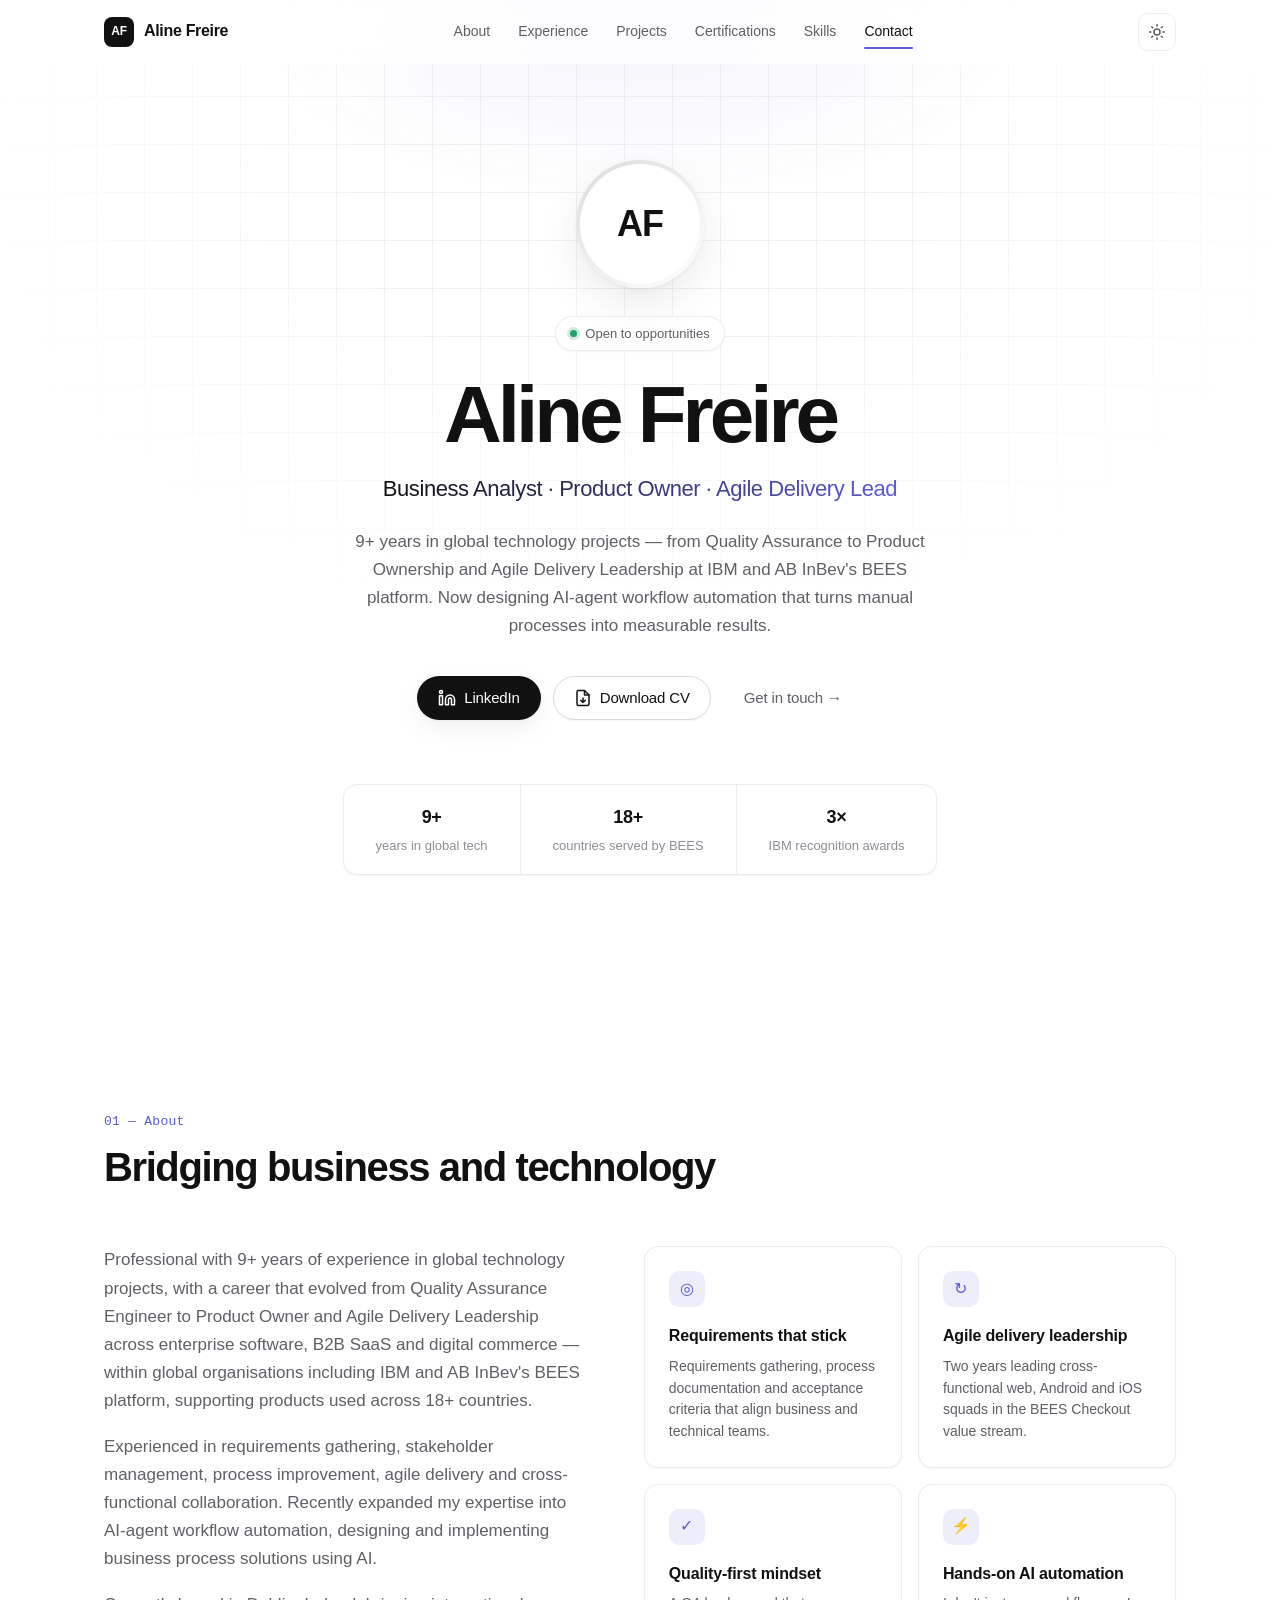
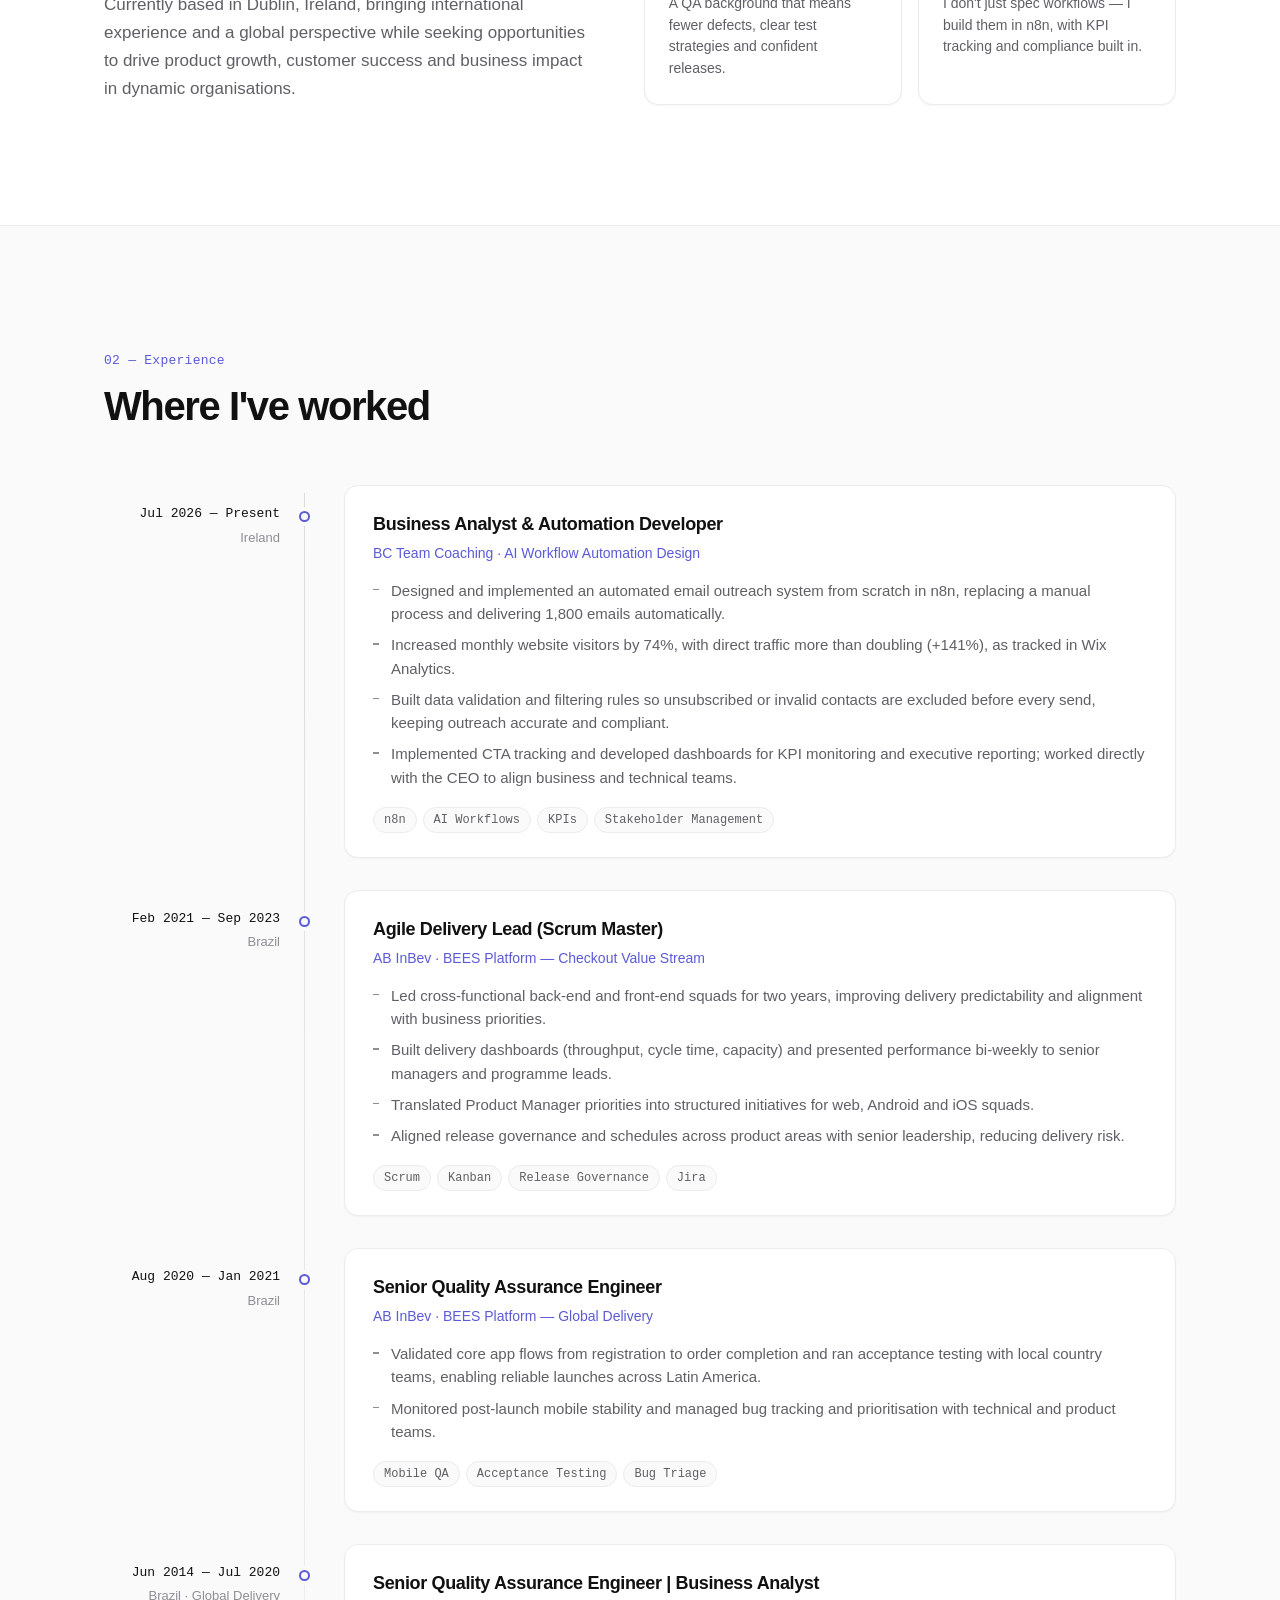
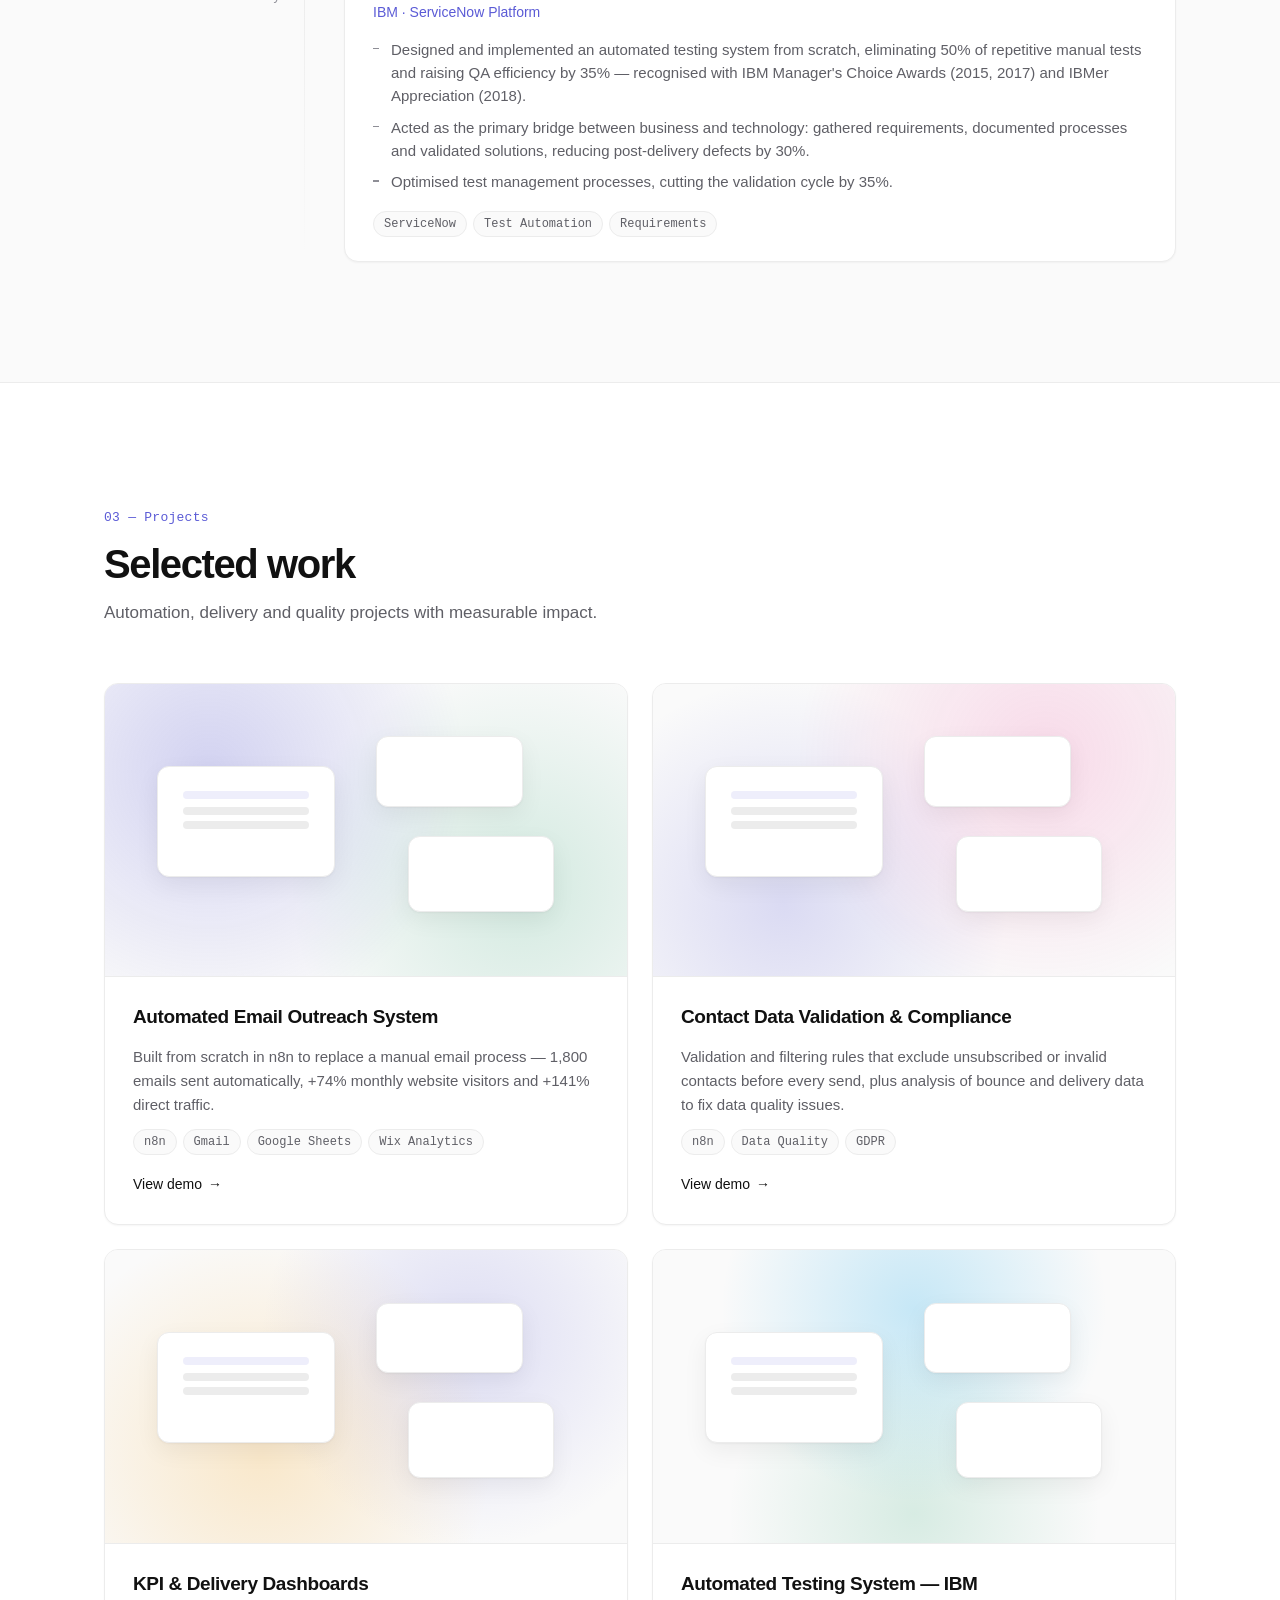
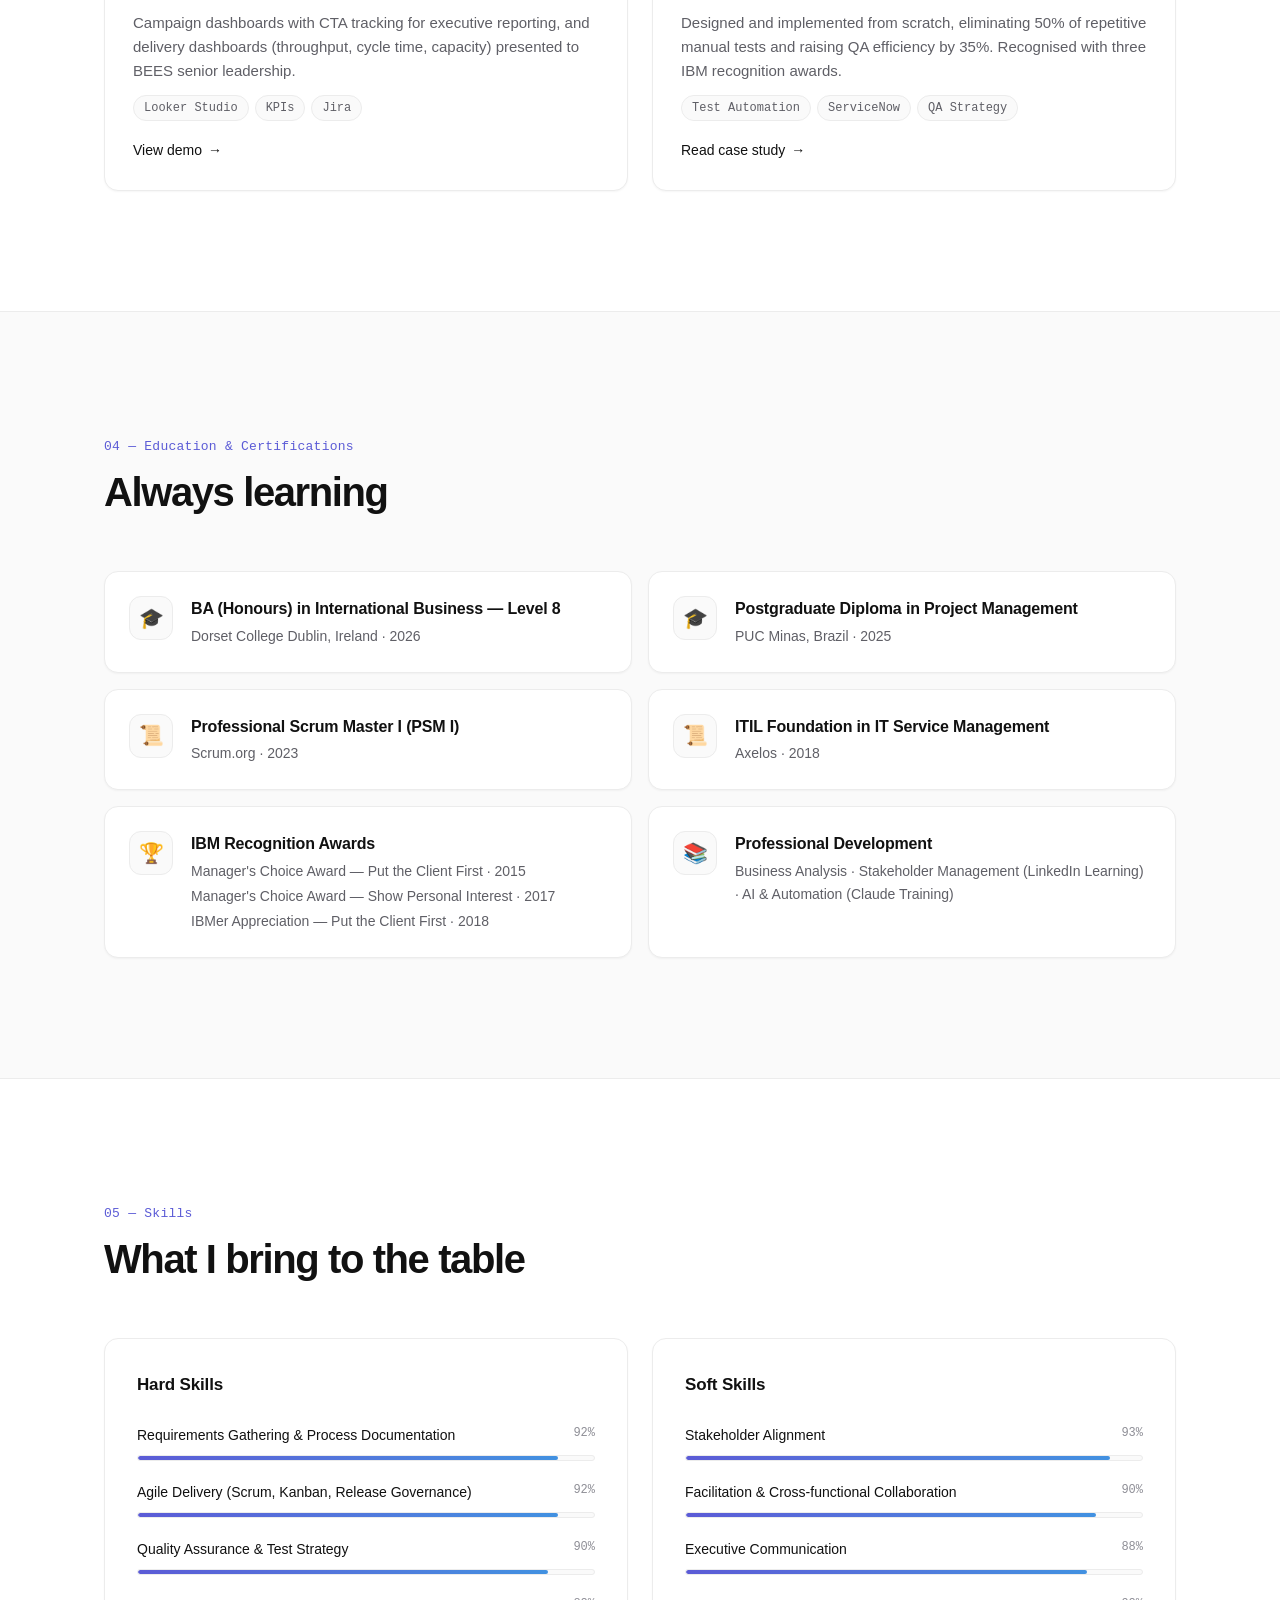
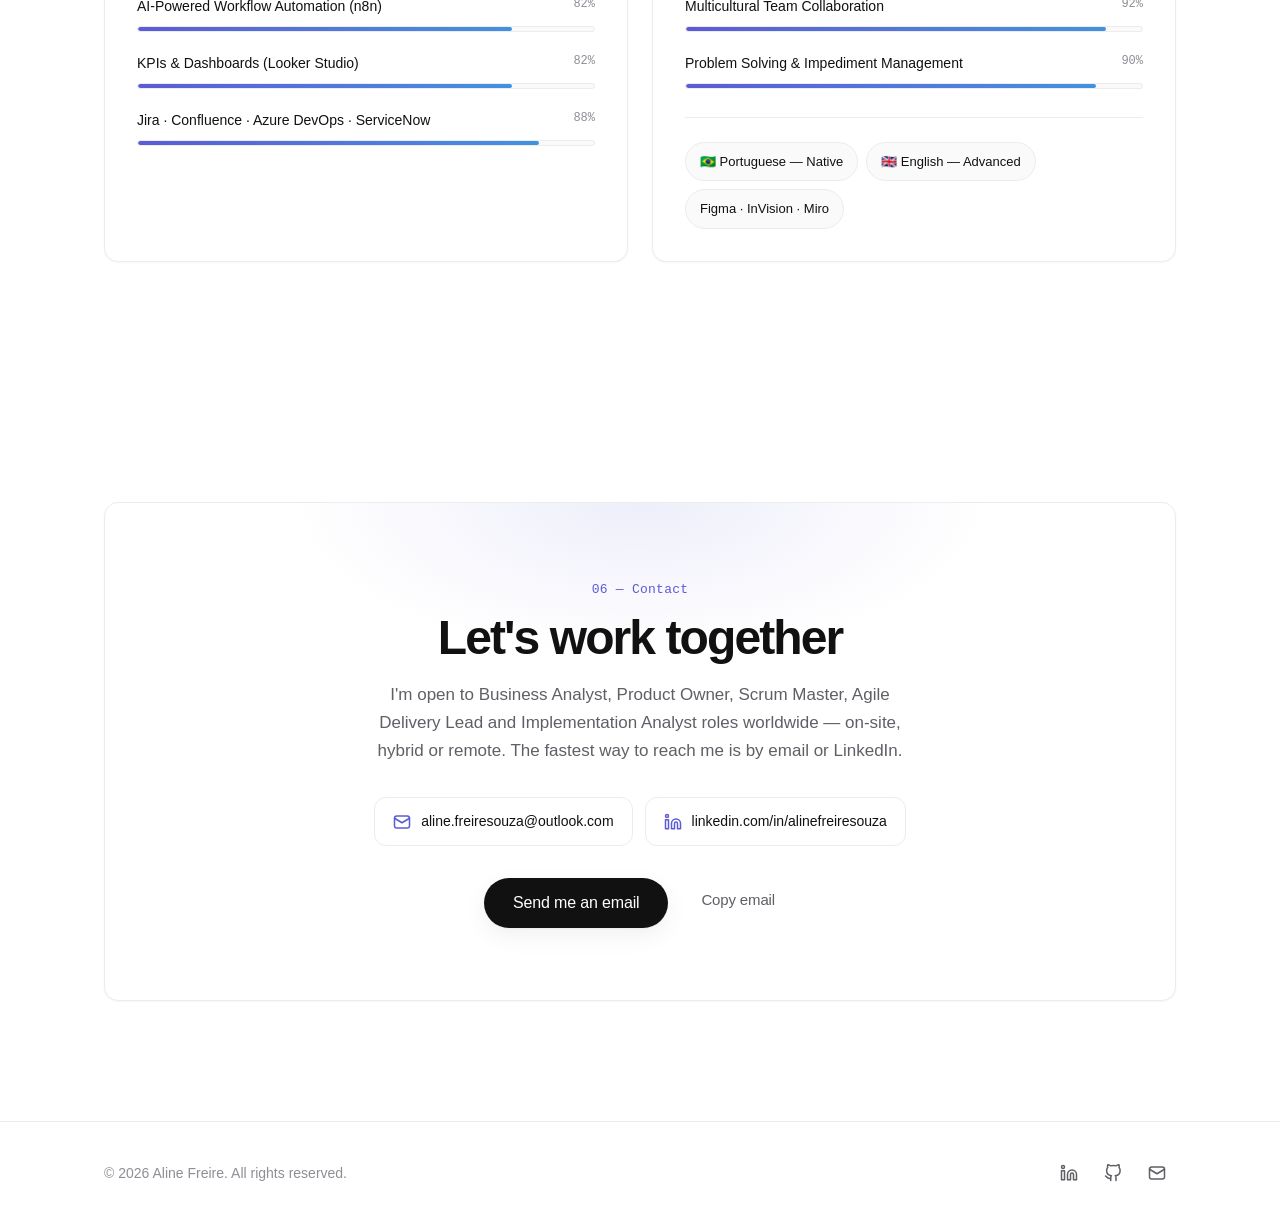
==== commit 4bf1829b: "Update index.html" ====
--- a/index.html
+++ b/index.html
@@ -103,7 +103,7 @@
     <section class="hero" id="top">
       <div class="container hero__inner">
         <div class="hero__photo reveal">
-          <!-- Coloque sua foto em assets/profile.jpg (quadrada, 600x600px) -->
+          <!-- Coloque sua foto em profile.jpg (quadrada, 600x600px) -->
           <img src="assets/profile.jpg" alt="Portrait of Aline Freire" width="160" height="160" id="profilePhoto" />
           <span class="hero__photo-fallback" aria-hidden="true">AF</span>
         </div>
--- a/styles.css
+++ b/styles.css
@@ -0,0 +1,466 @@
+/* =========================================================
+   Aline Freire — Portfolio
+   Estrutura:
+   1. Tokens (cores, espaçamentos, tema claro/escuro)
+   2. Base / reset
+   3. Utilitários (container, botões, cards, tags)
+   4. Header / navegação
+   5. Seções (Hero, About, Experience, Projects, Certs, Skills, Contact)
+   6. Footer
+   7. Animações
+   8. Responsivo
+   ========================================================= */
+
+/* ---------- 1. TOKENS ---------- */
+:root {
+  --bg: #ffffff;
+  --bg-muted: #fafafa;
+  --surface: #ffffff;
+  --surface-hover: #fcfcfc;
+  --border: #ececec;
+  --border-strong: #dcdcdc;
+  --text: #111111;
+  --text-muted: #5f5f66;
+  --text-subtle: #8e8e96;
+  --accent: #5b5bd6;
+  --accent-soft: rgba(91, 91, 214, 0.1);
+  --success: #22a06b;
+  --btn-bg: #111111;
+  --btn-text: #ffffff;
+  --header-bg: rgba(255, 255, 255, 0.78);
+
+  --shadow-sm: 0 1px 2px rgba(0, 0, 0, 0.04);
+  --shadow-md: 0 1px 2px rgba(0, 0, 0, 0.04), 0 8px 24px rgba(0, 0, 0, 0.06);
+  --shadow-lg: 0 2px 4px rgba(0, 0, 0, 0.04), 0 16px 40px rgba(0, 0, 0, 0.08);
+
+  --radius-sm: 8px;
+  --radius: 14px;
+  --radius-lg: 20px;
+
+  --font: -apple-system, BlinkMacSystemFont, "Inter", "Segoe UI", Roboto, "Helvetica Neue", Arial, sans-serif;
+  --font-mono: ui-monospace, "SF Mono", "JetBrains Mono", Menlo, Consolas, monospace;
+
+  --container: 1120px;
+  --header-h: 64px;
+  --ease: cubic-bezier(0.22, 1, 0.36, 1);
+}
+
+[data-theme="dark"] {
+  --bg: #0b0b0c;
+  --bg-muted: #101012;
+  --surface: #141416;
+  --surface-hover: #18181b;
+  --border: #232327;
+  --border-strong: #2f2f35;
+  --text: #f2f2f3;
+  --text-muted: #a1a1aa;
+  --text-subtle: #71717a;
+  --accent: #8b8bf5;
+  --accent-soft: rgba(139, 139, 245, 0.14);
+  --success: #3dd68c;
+  --btn-bg: #f2f2f3;
+  --btn-text: #0b0b0c;
+  --header-bg: rgba(11, 11, 12, 0.72);
+
+  --shadow-sm: 0 1px 2px rgba(0, 0, 0, 0.4);
+  --shadow-md: 0 1px 2px rgba(0, 0, 0, 0.4), 0 8px 24px rgba(0, 0, 0, 0.35);
+  --shadow-lg: 0 2px 4px rgba(0, 0, 0, 0.4), 0 16px 40px rgba(0, 0, 0, 0.45);
+}
+
+/* ---------- 2. BASE ---------- */
+*,
+*::before,
+*::after { box-sizing: border-box; margin: 0; padding: 0; }
+
+html {
+  scroll-behavior: smooth;
+  scroll-padding-top: calc(var(--header-h) + 16px);
+  -webkit-text-size-adjust: 100%;
+}
+
+body {
+  font-family: var(--font);
+  font-size: 16px;
+  line-height: 1.65;
+  color: var(--text);
+  background: var(--bg);
+  -webkit-font-smoothing: antialiased;
+  -moz-osx-font-smoothing: grayscale;
+  transition: background-color 0.3s var(--ease), color 0.3s var(--ease);
+  overflow-x: hidden;
+}
+
+img { max-width: 100%; display: block; }
+a { color: inherit; text-decoration: none; }
+ul, ol { list-style: none; }
+button { font: inherit; color: inherit; background: none; border: 0; cursor: pointer; }
+svg { width: 18px; height: 18px; fill: none; stroke: currentColor; stroke-width: 2; stroke-linecap: round; stroke-linejoin: round; flex-shrink: 0; }
+
+:focus-visible { outline: 2px solid var(--accent); outline-offset: 3px; border-radius: 6px; }
+::selection { background: var(--accent-soft); color: var(--text); }
+
+.skip-link {
+  position: absolute; left: 16px; top: -60px; z-index: 200;
+  padding: 10px 16px; background: var(--btn-bg); color: var(--btn-text);
+  border-radius: var(--radius-sm); transition: top 0.2s;
+}
+.skip-link:focus { top: 12px; }
+
+/* ---------- 3. UTILITÁRIOS ---------- */
+.container { width: 100%; max-width: var(--container); margin: 0 auto; padding: 0 24px; }
+
+.btn {
+  display: inline-flex; align-items: center; justify-content: center; gap: 8px;
+  height: 44px; padding: 0 20px;
+  font-size: 15px; font-weight: 500; letter-spacing: -0.01em;
+  border-radius: 999px; border: 1px solid transparent;
+  transition: transform 0.2s var(--ease), box-shadow 0.2s var(--ease), background-color 0.2s, border-color 0.2s;
+  white-space: nowrap;
+}
+.btn:hover { transform: translateY(-1px); }
+.btn:active { transform: translateY(0); }
+.btn--primary { background: var(--btn-bg); color: var(--btn-text); box-shadow: var(--shadow-md); }
+.btn--primary:hover { box-shadow: var(--shadow-lg); }
+.btn--secondary { background: var(--surface); border-color: var(--border-strong); box-shadow: var(--shadow-sm); }
+.btn--secondary:hover { border-color: var(--text-subtle); }
+.btn--ghost { color: var(--text-muted); }
+.btn--ghost:hover { color: var(--text); background: var(--accent-soft); }
+.btn--lg { height: 50px; padding: 0 28px; font-size: 16px; }
+
+.card {
+  background: var(--surface);
+  border: 1px solid var(--border);
+  border-radius: var(--radius);
+  box-shadow: var(--shadow-sm);
+  transition: transform 0.35s var(--ease), box-shadow 0.35s var(--ease), border-color 0.35s var(--ease), background-color 0.3s;
+}
+.card:hover { transform: translateY(-3px); box-shadow: var(--shadow-lg); border-color: var(--border-strong); }
+
+.tags { display: flex; flex-wrap: wrap; gap: 6px; }
+.tags span {
+  font-family: var(--font-mono); font-size: 12px; line-height: 1;
+  padding: 6px 10px; border-radius: 999px;
+  background: var(--bg-muted); border: 1px solid var(--border); color: var(--text-muted);
+}
+
+.eyebrow {
+  display: inline-block; font-family: var(--font-mono); font-size: 13px;
+  color: var(--accent); letter-spacing: 0.02em; margin-bottom: 12px;
+}
+
+/* ---------- 4. HEADER ---------- */
+.header {
+  position: fixed; inset: 0 0 auto 0; z-index: 100; height: var(--header-h);
+  background: var(--header-bg);
+  -webkit-backdrop-filter: saturate(180%) blur(16px);
+  backdrop-filter: saturate(180%) blur(16px);
+  border-bottom: 1px solid transparent;
+  transition: border-color 0.3s, background-color 0.3s;
+}
+.header.is-scrolled { border-bottom-color: var(--border); }
+.header__inner { height: 100%; display: flex; align-items: center; justify-content: space-between; gap: 24px; }
+
+.logo { display: flex; align-items: center; gap: 10px; font-weight: 600; letter-spacing: -0.02em; }
+.logo__mark {
+  display: grid; place-items: center; width: 30px; height: 30px;
+  border-radius: 8px; background: var(--btn-bg); color: var(--btn-text);
+  font-size: 12px; font-weight: 700;
+}
+
+.nav { display: flex; gap: 4px; }
+.nav__link {
+  position: relative; padding: 8px 12px; font-size: 14px; color: var(--text-muted);
+  border-radius: 8px; transition: color 0.2s, background-color 0.2s;
+}
+.nav__link:hover { color: var(--text); background: var(--accent-soft); }
+.nav__link.is-active { color: var(--text); }
+.nav__link.is-active::after {
+  content: ""; position: absolute; left: 12px; right: 12px; bottom: 2px;
+  height: 2px; border-radius: 2px; background: var(--accent);
+}
+
+.header__actions { display: flex; align-items: center; gap: 6px; }
+.icon-btn {
+  display: grid; place-items: center; width: 38px; height: 38px;
+  border-radius: 10px; border: 1px solid var(--border); color: var(--text-muted);
+  transition: color 0.2s, border-color 0.2s, background-color 0.2s;
+}
+.icon-btn:hover { color: var(--text); border-color: var(--border-strong); background: var(--surface); }
+.icon-moon { display: none; }
+[data-theme="dark"] .icon-sun { display: none; }
+[data-theme="dark"] .icon-moon { display: block; }
+
+.menu-btn { display: none; flex-direction: column; gap: 5px; }
+.menu-btn span { display: block; width: 16px; height: 1.5px; background: currentColor; border-radius: 2px; transition: transform 0.3s var(--ease); }
+.menu-btn[aria-expanded="true"] span:first-child { transform: translateY(3.25px) rotate(45deg); }
+.menu-btn[aria-expanded="true"] span:last-child { transform: translateY(-3.25px) rotate(-45deg); }
+
+/* ---------- 5. SEÇÕES ---------- */
+.section { padding: 120px 0; }
+.section--muted { background: var(--bg-muted); border-block: 1px solid var(--border); }
+.section__head { max-width: 640px; margin-bottom: 56px; }
+.section__title { font-size: clamp(28px, 4vw, 40px); line-height: 1.15; letter-spacing: -0.035em; font-weight: 650; }
+.section__lead { margin-top: 12px; color: var(--text-muted); font-size: 17px; }
+
+/* Hero */
+.hero {
+  position: relative; padding: calc(var(--header-h) + 96px) 0 112px; text-align: center; overflow: hidden;
+}
+.hero::before {
+  content: ""; position: absolute; inset: 0; z-index: -1; pointer-events: none;
+  background:
+    radial-gradient(600px 300px at 50% 0%, var(--accent-soft), transparent 70%),
+    linear-gradient(var(--border) 1px, transparent 1px) 0 0 / 48px 48px,
+    linear-gradient(90deg, var(--border) 1px, transparent 1px) 0 0 / 48px 48px;
+  -webkit-mask-image: radial-gradient(ellipse 70% 60% at 50% 20%, #000 30%, transparent 75%);
+  mask-image: radial-gradient(ellipse 70% 60% at 50% 20%, #000 30%, transparent 75%);
+  opacity: 0.7;
+}
+.hero__inner { display: flex; flex-direction: column; align-items: center; }
+
+.hero__photo {
+  position: relative; width: 128px; height: 128px; margin-bottom: 28px;
+  border-radius: 50%; padding: 4px;
+  background: linear-gradient(140deg, var(--border-strong), var(--surface));
+  box-shadow: var(--shadow-lg);
+}
+.hero__photo img { width: 100%; height: 100%; object-fit: cover; border-radius: 50%; background: var(--bg-muted); }
+.hero__photo-fallback {
+  position: absolute; inset: 4px; display: none; place-items: center; border-radius: 50%;
+  background: var(--surface); color: var(--text); font-size: 36px; font-weight: 650; letter-spacing: -0.03em;
+}
+.hero__photo.no-photo img { display: none; }
+.hero__photo.no-photo .hero__photo-fallback { display: grid; }
+
+.badge {
+  display: inline-flex; align-items: center; gap: 8px;
+  padding: 6px 14px; margin-bottom: 24px; font-size: 13px; color: var(--text-muted);
+  background: var(--surface); border: 1px solid var(--border); border-radius: 999px; box-shadow: var(--shadow-sm);
+}
+.badge__dot { width: 7px; height: 7px; border-radius: 50%; background: var(--success); box-shadow: 0 0 0 3px color-mix(in srgb, var(--success) 22%, transparent); animation: pulse 2.4s ease-in-out infinite; }
+
+.hero__title { font-size: clamp(44px, 8vw, 80px); line-height: 1; letter-spacing: -0.05em; font-weight: 700; }
+.hero__role {
+  margin-top: 16px; font-size: clamp(18px, 2.4vw, 22px); font-weight: 500; letter-spacing: -0.02em;
+  background: linear-gradient(90deg, var(--text), var(--accent));
+  -webkit-background-clip: text; background-clip: text; color: transparent;
+}
+.hero__intro { max-width: 600px; margin-top: 20px; font-size: 17px; color: var(--text-muted); }
+.hero__cta { display: flex; flex-wrap: wrap; justify-content: center; gap: 12px; margin-top: 36px; }
+
+.hero__stats {
+  display: flex; flex-wrap: wrap; justify-content: center; margin-top: 64px;
+  border: 1px solid var(--border); border-radius: var(--radius); background: var(--surface); box-shadow: var(--shadow-sm);
+}
+.hero__stats li { display: flex; flex-direction: column; gap: 2px; padding: 18px 32px; }
+.hero__stats li + li { border-left: 1px solid var(--border); }
+.hero__stats strong { font-size: 18px; letter-spacing: -0.02em; }
+.hero__stats span { font-size: 13px; color: var(--text-subtle); }
+
+/* About */
+.about { display: grid; grid-template-columns: 1fr 1.1fr; gap: 56px; align-items: start; }
+.about__text p { color: var(--text-muted); font-size: 17px; }
+.about__text p + p { margin-top: 18px; }
+.highlights { display: grid; grid-template-columns: 1fr 1fr; gap: 16px; }
+.highlight { padding: 24px; }
+.highlight__icon {
+  display: grid; place-items: center; width: 36px; height: 36px; margin-bottom: 16px;
+  border-radius: 10px; background: var(--accent-soft); color: var(--accent); font-size: 16px;
+}
+.highlight h3 { font-size: 16px; letter-spacing: -0.01em; margin-bottom: 6px; }
+.highlight p { font-size: 14px; color: var(--text-muted); line-height: 1.55; }
+
+/* Experience timeline */
+.timeline { position: relative; }
+.timeline::before {
+  content: ""; position: absolute; top: 8px; bottom: 8px; left: 200px; width: 1px;
+  background: linear-gradient(var(--border-strong), var(--border) 80%, transparent);
+}
+.timeline__item { position: relative; display: grid; grid-template-columns: 200px 1fr; gap: 40px; padding-bottom: 32px; }
+.timeline__item:last-child { padding-bottom: 0; }
+.timeline__item::before {
+  content: ""; position: absolute; left: 195px; top: 26px; width: 11px; height: 11px;
+  border-radius: 50%; background: var(--bg-muted); border: 2px solid var(--accent);
+  box-shadow: 0 0 0 4px var(--bg-muted); transition: background-color 0.3s;
+}
+.timeline__item:hover::before { background: var(--accent); }
+.timeline__meta { display: flex; flex-direction: column; gap: 2px; padding-top: 18px; padding-right: 24px; text-align: right; }
+.timeline__date { font-family: var(--font-mono); font-size: 13px; color: var(--text); }
+.timeline__place { font-size: 13px; color: var(--text-subtle); }
+.timeline__card { padding: 24px 28px; }
+.timeline__role { font-size: 18px; letter-spacing: -0.02em; }
+.timeline__role .muted { font-size: 0.8em; font-weight: 400; color: var(--text-subtle); }
+.timeline__company { margin-top: 2px; font-size: 14px; color: var(--accent); font-weight: 500; }
+.timeline__list { margin: 14px 0 18px; display: grid; gap: 8px; }
+.timeline__list li { position: relative; padding-left: 18px; font-size: 15px; color: var(--text-muted); line-height: 1.55; }
+.timeline__list li::before { content: ""; position: absolute; left: 0; top: 10px; width: 6px; height: 1.5px; background: var(--text-subtle); }
+
+/* Projects */
+.projects { display: grid; grid-template-columns: repeat(2, 1fr); gap: 24px; }
+.project { overflow: hidden; display: flex; flex-direction: column; }
+.project__media { position: relative; aspect-ratio: 16 / 9; overflow: hidden; border-bottom: 1px solid var(--border); background: var(--bg-muted); }
+.project__media img { width: 100%; height: 100%; object-fit: cover; transition: transform 0.6s var(--ease); }
+.project:hover .project__media img,
+.project:hover .project__art { transform: scale(1.04); }
+
+/* Ilustrações abstratas (placeholders de imagem) */
+.project__art { position: absolute; inset: 0; transition: transform 0.6s var(--ease); }
+.project__art span { position: absolute; border-radius: 12px; background: var(--surface); border: 1px solid var(--border); box-shadow: var(--shadow-md); }
+.project__art--1 { background: radial-gradient(circle at 20% 30%, rgba(91,91,214,.25), transparent 55%), radial-gradient(circle at 80% 70%, rgba(34,160,107,.18), transparent 50%); }
+.project__art--2 { background: radial-gradient(circle at 75% 25%, rgba(236,72,153,.18), transparent 55%), radial-gradient(circle at 25% 75%, rgba(91,91,214,.2), transparent 50%); }
+.project__art--3 { background: radial-gradient(circle at 30% 70%, rgba(245,158,11,.2), transparent 55%), radial-gradient(circle at 70% 30%, rgba(91,91,214,.18), transparent 50%); }
+.project__art--4 { background: radial-gradient(circle at 50% 20%, rgba(14,165,233,.22), transparent 55%), radial-gradient(circle at 50% 90%, rgba(34,160,107,.16), transparent 50%); }
+.project__art span:nth-child(1) { width: 34%; height: 38%; left: 10%; top: 28%; }
+.project__art span:nth-child(2) { width: 28%; height: 24%; left: 52%; top: 18%; }
+.project__art span:nth-child(3) { width: 28%; height: 26%; left: 58%; top: 52%; }
+.project__art span:nth-child(1)::after { content: ""; position: absolute; left: 14%; right: 14%; top: 22%; height: 8px; border-radius: 4px; background: var(--accent-soft); box-shadow: 0 16px 0 var(--border), 0 30px 0 var(--border); }
+
+.project__body { display: flex; flex-direction: column; gap: 12px; padding: 24px 28px 28px; flex: 1; }
+.project__body h3 { font-size: 19px; letter-spacing: -0.02em; }
+.project__body p { font-size: 15px; color: var(--text-muted); line-height: 1.6; }
+.project__link { margin-top: auto; padding-top: 6px; display: inline-flex; align-items: center; gap: 6px; font-size: 14px; font-weight: 500; }
+.project__link span { transition: transform 0.25s var(--ease); }
+.project__link:hover span { transform: translateX(4px); }
+
+/* Certifications */
+.certs { display: grid; grid-template-columns: repeat(2, 1fr); gap: 16px; }
+.cert { display: flex; gap: 18px; align-items: flex-start; padding: 24px; }
+.cert__icon { display: grid; place-items: center; width: 44px; height: 44px; flex-shrink: 0; border-radius: 12px; background: var(--bg-muted); border: 1px solid var(--border); font-size: 20px; }
+.cert h3 { font-size: 16px; letter-spacing: -0.01em; }
+.cert__issuer { font-size: 14px; color: var(--text-muted); margin-top: 2px; }
+.cert__tag { display: inline-block; margin-top: 10px; padding: 4px 10px; font-size: 12px; font-weight: 500; color: var(--success); background: color-mix(in srgb, var(--success) 12%, transparent); border-radius: 999px; }
+.cert__link { display: inline-block; margin-top: 10px; font-size: 13px; font-weight: 500; color: var(--accent); }
+.cert__link:hover { text-decoration: underline; text-underline-offset: 3px; }
+
+/* Skills */
+.skills { display: grid; grid-template-columns: 1fr 1fr; gap: 24px; }
+.skills__group { padding: 32px; }
+.skills__group:hover { transform: none; }
+.skills__group h3 { font-size: 17px; letter-spacing: -0.01em; margin-bottom: 24px; }
+.bars { display: grid; gap: 20px; }
+.bar__label { display: flex; justify-content: space-between; gap: 12px; font-size: 14px; margin-bottom: 8px; }
+.bar__value { font-family: var(--font-mono); font-size: 12px; color: var(--text-subtle); }
+.bar__track { height: 6px; border-radius: 999px; background: var(--bg-muted); border: 1px solid var(--border); overflow: hidden; }
+.bar__fill {
+  height: 100%; width: 0; border-radius: inherit;
+  background: linear-gradient(90deg, var(--accent), color-mix(in srgb, var(--accent) 55%, #22d3ee));
+  transition: width 1.4s var(--ease);
+}
+.chips { display: flex; flex-wrap: wrap; gap: 8px; margin-top: 28px; padding-top: 24px; border-top: 1px solid var(--border); }
+.chips span { padding: 8px 14px; font-size: 13px; border-radius: 999px; background: var(--bg-muted); border: 1px solid var(--border); }
+
+/* Contact */
+.contact { position: relative; overflow: hidden; padding: 72px 48px; text-align: center; }
+.contact:hover { transform: none; }
+.contact::before {
+  content: ""; position: absolute; inset: 0; pointer-events: none;
+  background: radial-gradient(500px 220px at 50% 0%, var(--accent-soft), transparent 70%);
+}
+.contact > * { position: relative; }
+.contact__title { font-size: clamp(30px, 5vw, 48px); letter-spacing: -0.04em; line-height: 1.1; }
+.contact__text { max-width: 540px; margin: 16px auto 0; color: var(--text-muted); font-size: 17px; }
+.contact__links { display: flex; flex-wrap: wrap; justify-content: center; gap: 12px; margin-top: 32px; }
+.contact__item {
+  display: inline-flex; align-items: center; gap: 10px; padding: 12px 18px;
+  font-size: 14px; border: 1px solid var(--border); border-radius: 12px; background: var(--bg);
+  transition: border-color 0.2s, transform 0.2s var(--ease);
+}
+.contact__item:hover { border-color: var(--border-strong); transform: translateY(-1px); }
+.contact__item svg { color: var(--accent); }
+.contact__cta { display: flex; flex-wrap: wrap; justify-content: center; gap: 12px; margin-top: 32px; }
+
+/* ---------- 6. FOOTER ---------- */
+.footer { padding: 32px 0; border-top: 1px solid var(--border); }
+.footer__inner { display: flex; align-items: center; justify-content: space-between; gap: 16px; }
+.footer p { font-size: 14px; color: var(--text-subtle); }
+.footer__social { display: flex; gap: 6px; }
+.footer__social a {
+  display: grid; place-items: center; width: 38px; height: 38px; border-radius: 10px;
+  color: var(--text-muted); transition: color 0.2s, background-color 0.2s;
+}
+.footer__social a:hover { color: var(--text); background: var(--accent-soft); }
+
+.toast {
+  position: fixed; left: 50%; bottom: 24px; z-index: 300;
+  padding: 10px 18px; font-size: 14px; border-radius: 999px;
+  background: var(--btn-bg); color: var(--btn-text); box-shadow: var(--shadow-lg);
+  opacity: 0; transform: translate(-50%, 12px); pointer-events: none;
+  transition: opacity 0.3s var(--ease), transform 0.3s var(--ease);
+}
+.toast.is-visible { opacity: 1; transform: translate(-50%, 0); }
+
+/* ---------- 7. ANIMAÇÕES ---------- */
+.reveal { opacity: 0; transform: translateY(18px); transition: opacity 0.8s var(--ease), transform 0.8s var(--ease); }
+.reveal.is-visible { opacity: 1; transform: none; }
+.no-js .reveal { opacity: 1; transform: none; }
+
+@keyframes pulse {
+  0%, 100% { box-shadow: 0 0 0 3px color-mix(in srgb, var(--success) 22%, transparent); }
+  50% { box-shadow: 0 0 0 6px color-mix(in srgb, var(--success) 8%, transparent); }
+}
+
+@media (prefers-reduced-motion: reduce) {
+  html { scroll-behavior: auto; }
+  *, *::before, *::after { animation: none !important; transition-duration: 0.01ms !important; }
+  .reveal { opacity: 1; transform: none; }
+}
+
+/* ---------- 8. RESPONSIVO ---------- */
+
+/* Tablet */
+@media (max-width: 960px) {
+  .section { padding: 96px 0; }
+
+  .menu-btn { display: flex; }
+  .nav {
+    position: fixed; top: var(--header-h); left: 0; right: 0;
+    flex-direction: column; gap: 2px; padding: 12px 16px 20px;
+    background: var(--bg); border-bottom: 1px solid var(--border); box-shadow: var(--shadow-lg);
+    opacity: 0; transform: translateY(-8px); pointer-events: none;
+    transition: opacity 0.25s var(--ease), transform 0.25s var(--ease);
+  }
+  .nav.is-open { opacity: 1; transform: none; pointer-events: auto; }
+  .nav__link { padding: 12px; font-size: 16px; }
+  .nav__link.is-active::after { display: none; }
+  .nav__link.is-active { background: var(--accent-soft); }
+
+  .about { grid-template-columns: 1fr; gap: 40px; }
+
+  .timeline::before { left: 5px; }
+  .timeline__item { grid-template-columns: 1fr; gap: 12px; padding-left: 32px; }
+  .timeline__item::before { left: 0; top: 6px; }
+  .timeline__meta { flex-direction: row; flex-wrap: wrap; gap: 4px 12px; padding: 0; text-align: left; }
+}
+
+/* Celular */
+@media (max-width: 640px) {
+  .container { padding: 0 16px; }
+  .section { padding: 80px 0; }
+  .section__head { margin-bottom: 40px; }
+
+  .logo__text { display: none; }
+
+  .hero { padding: calc(var(--header-h) + 64px) 0 80px; }
+  .hero__photo { width: 112px; height: 112px; }
+  .hero__intro { font-size: 16px; }
+  .hero__cta { flex-direction: column; width: 100%; }
+  .hero__cta .btn { width: 100%; }
+  .hero__stats { flex-direction: column; width: 100%; }
+  .hero__stats li + li { border-left: 0; border-top: 1px solid var(--border); }
+
+  .highlights,
+  .projects,
+  .certs,
+  .skills { grid-template-columns: 1fr; }
+
+  .timeline__card { padding: 20px; }
+  .project__body { padding: 20px 20px 24px; }
+  .skills__group { padding: 24px 20px; }
+
+  .contact { padding: 48px 20px; }
+  .contact__item { width: 100%; justify-content: center; word-break: break-all; }
+  .contact__cta { flex-direction: column; }
+  .contact__cta .btn { width: 100%; }
+
+  .footer__inner { flex-direction: column-reverse; text-align: center; }
+}
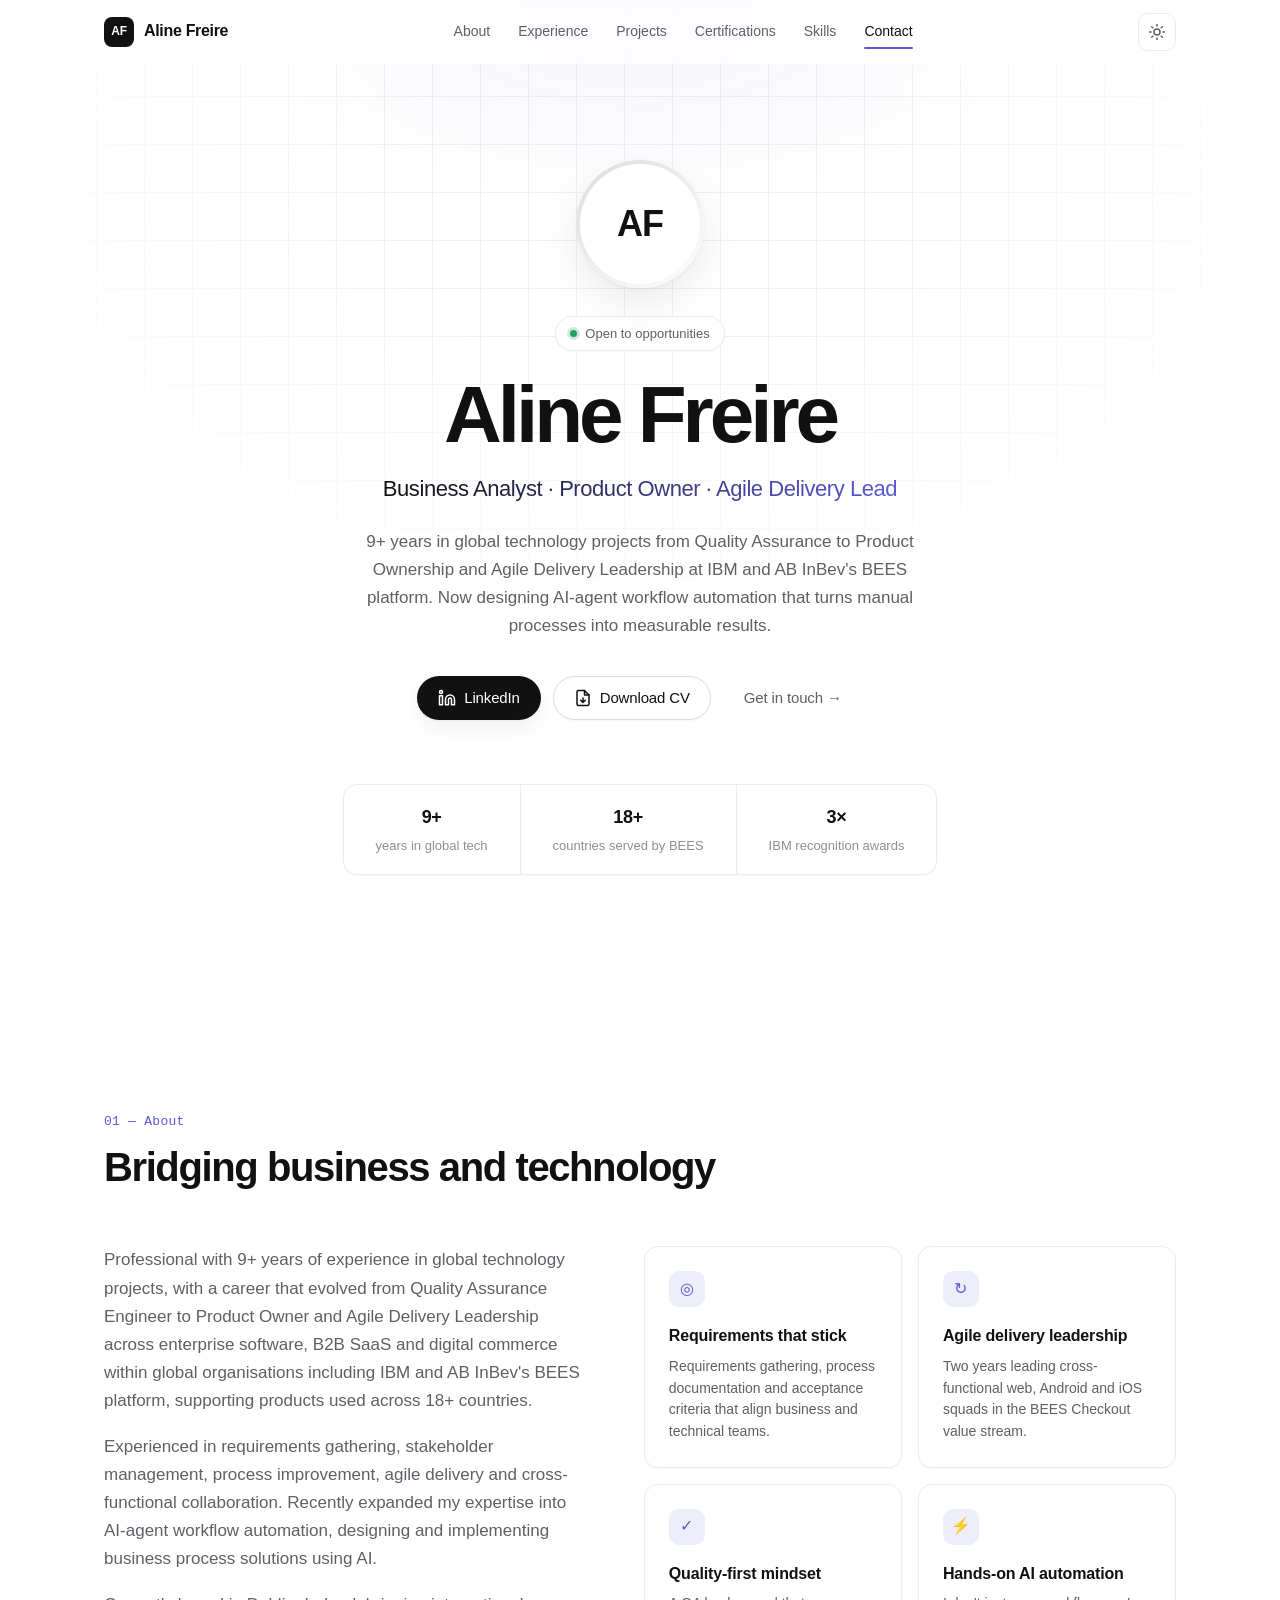
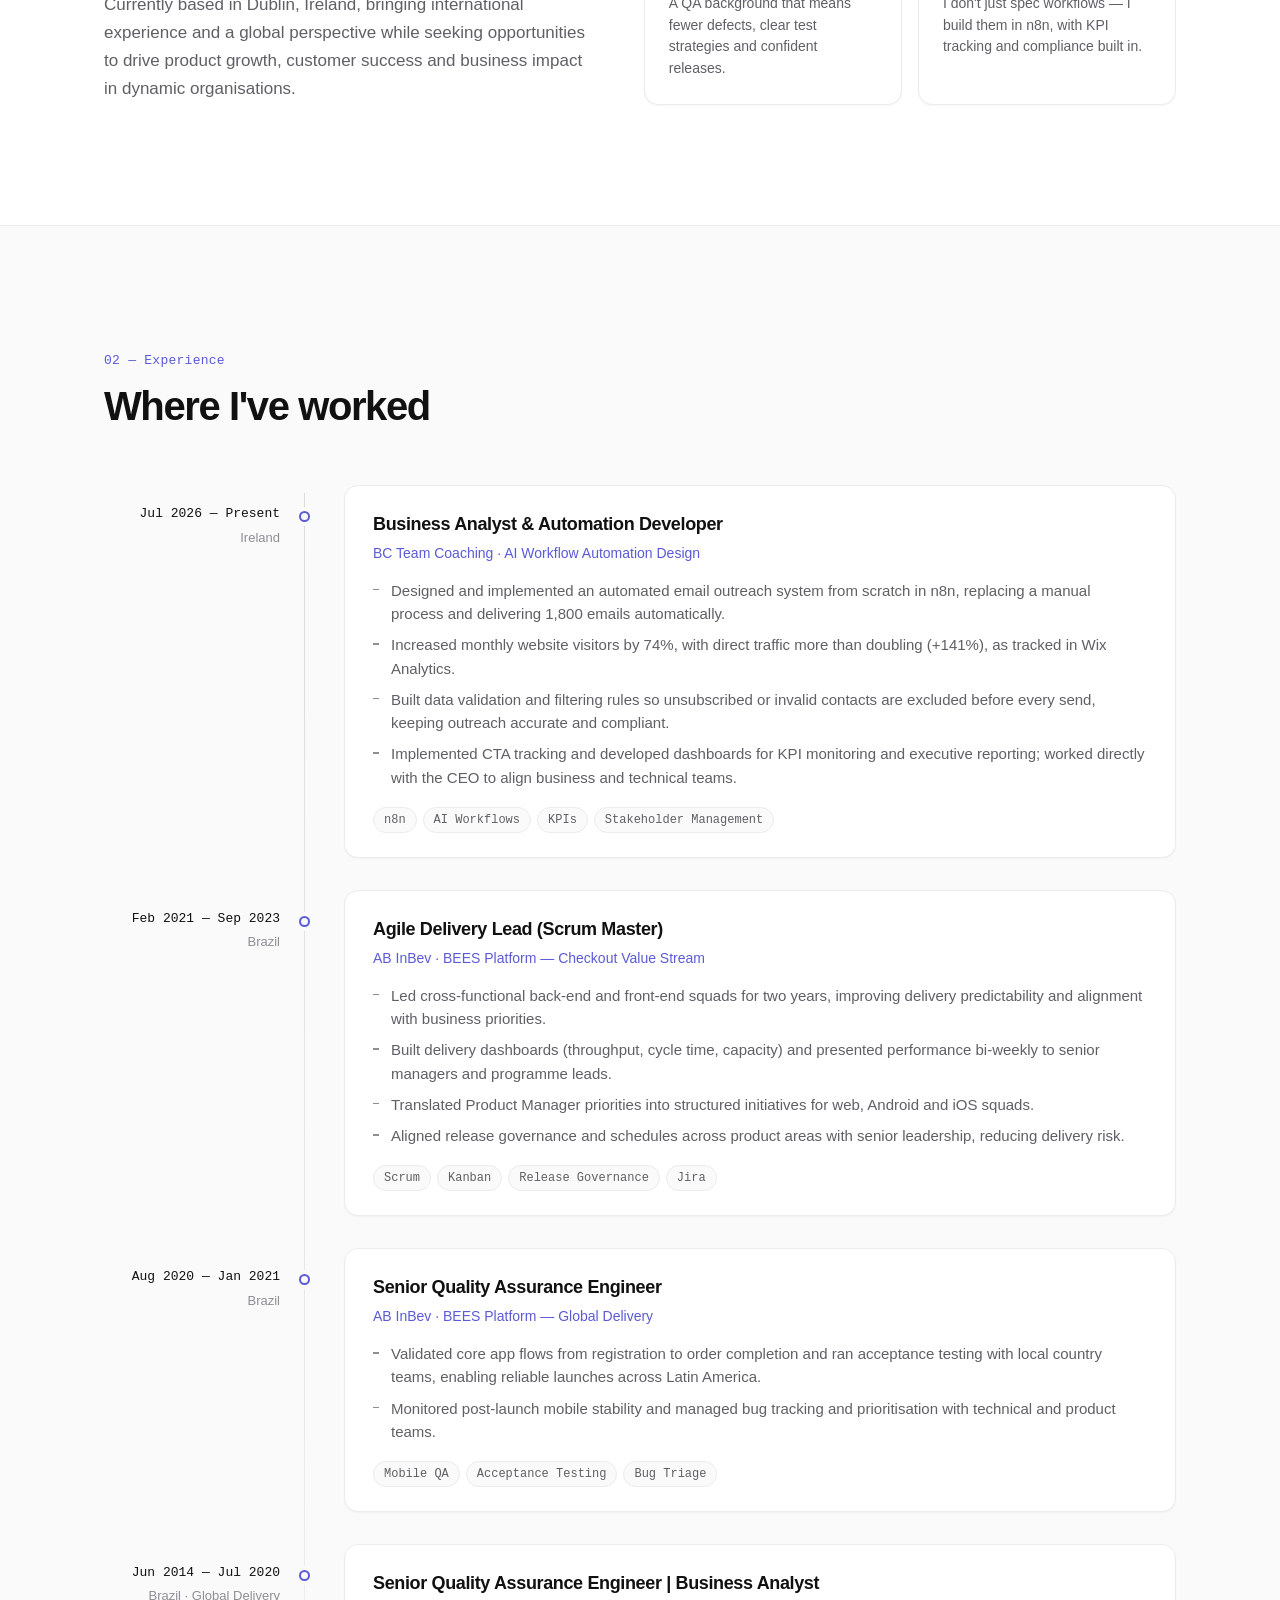
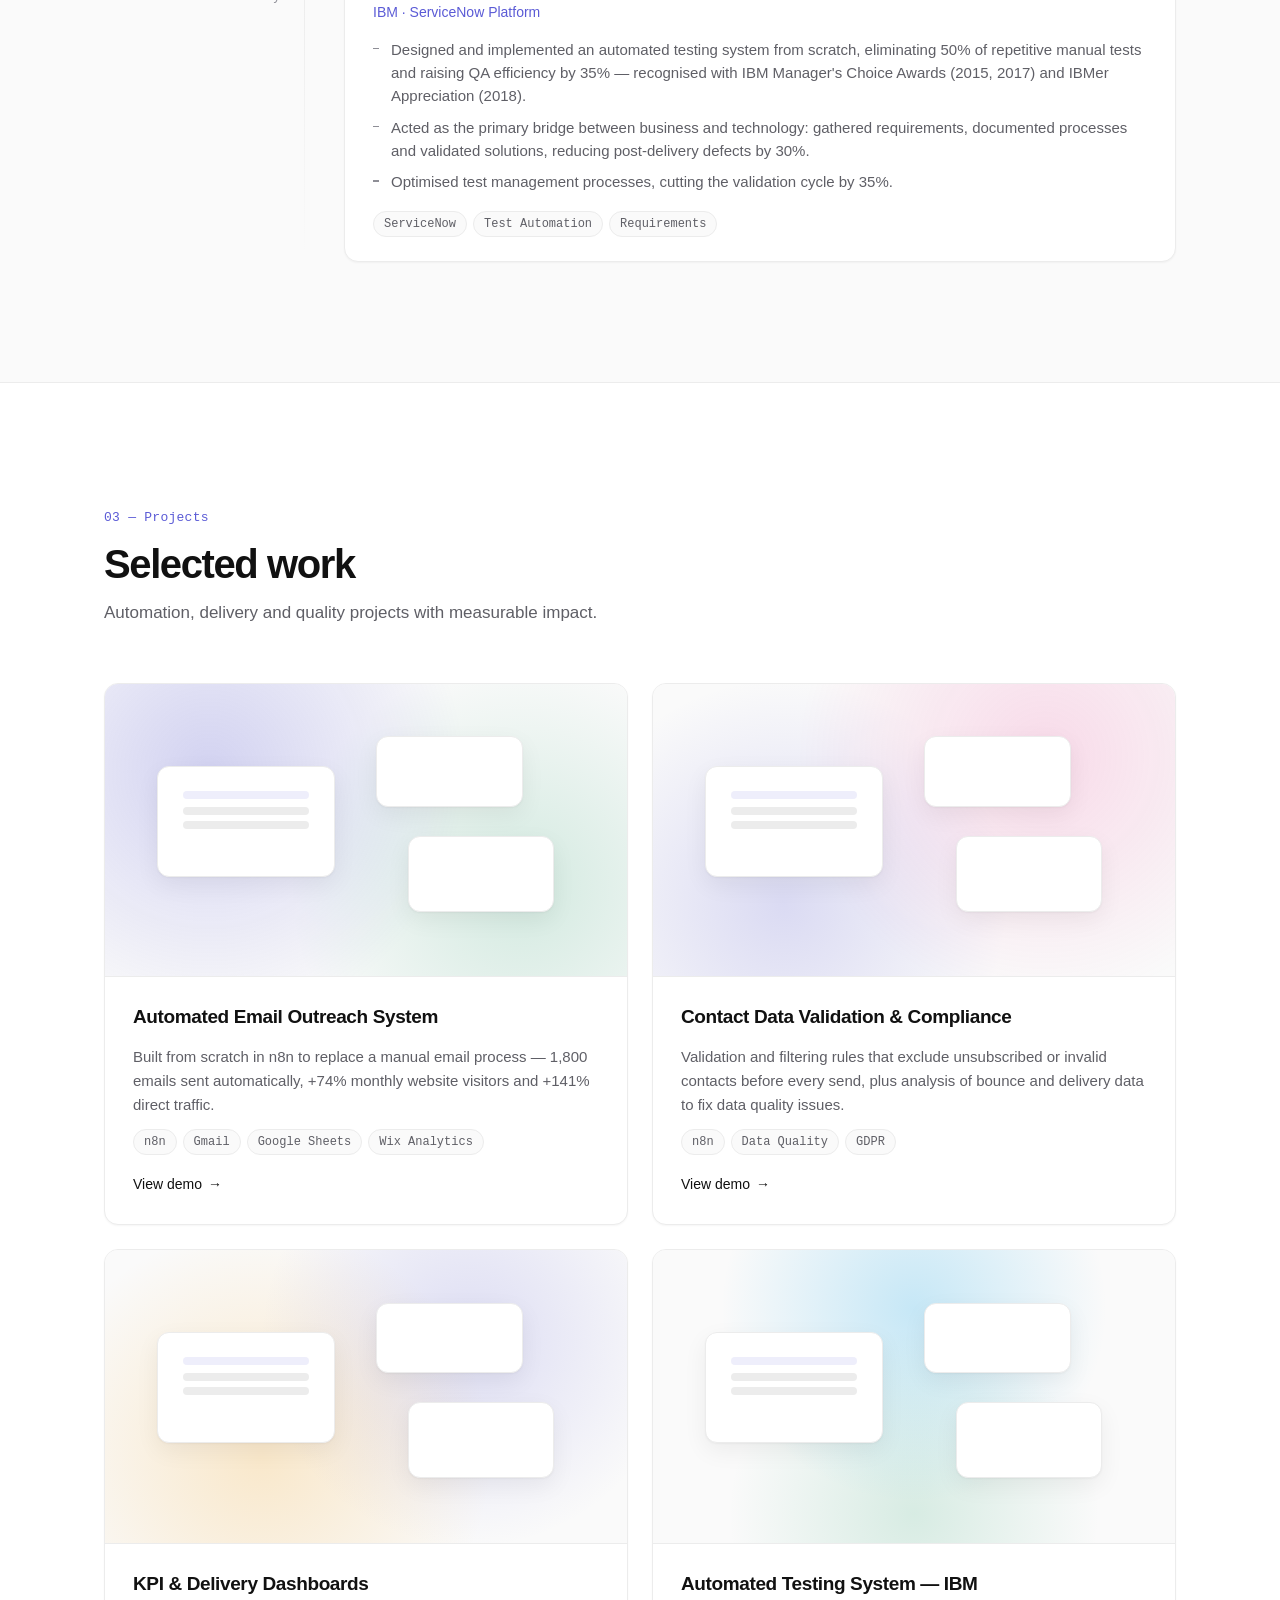
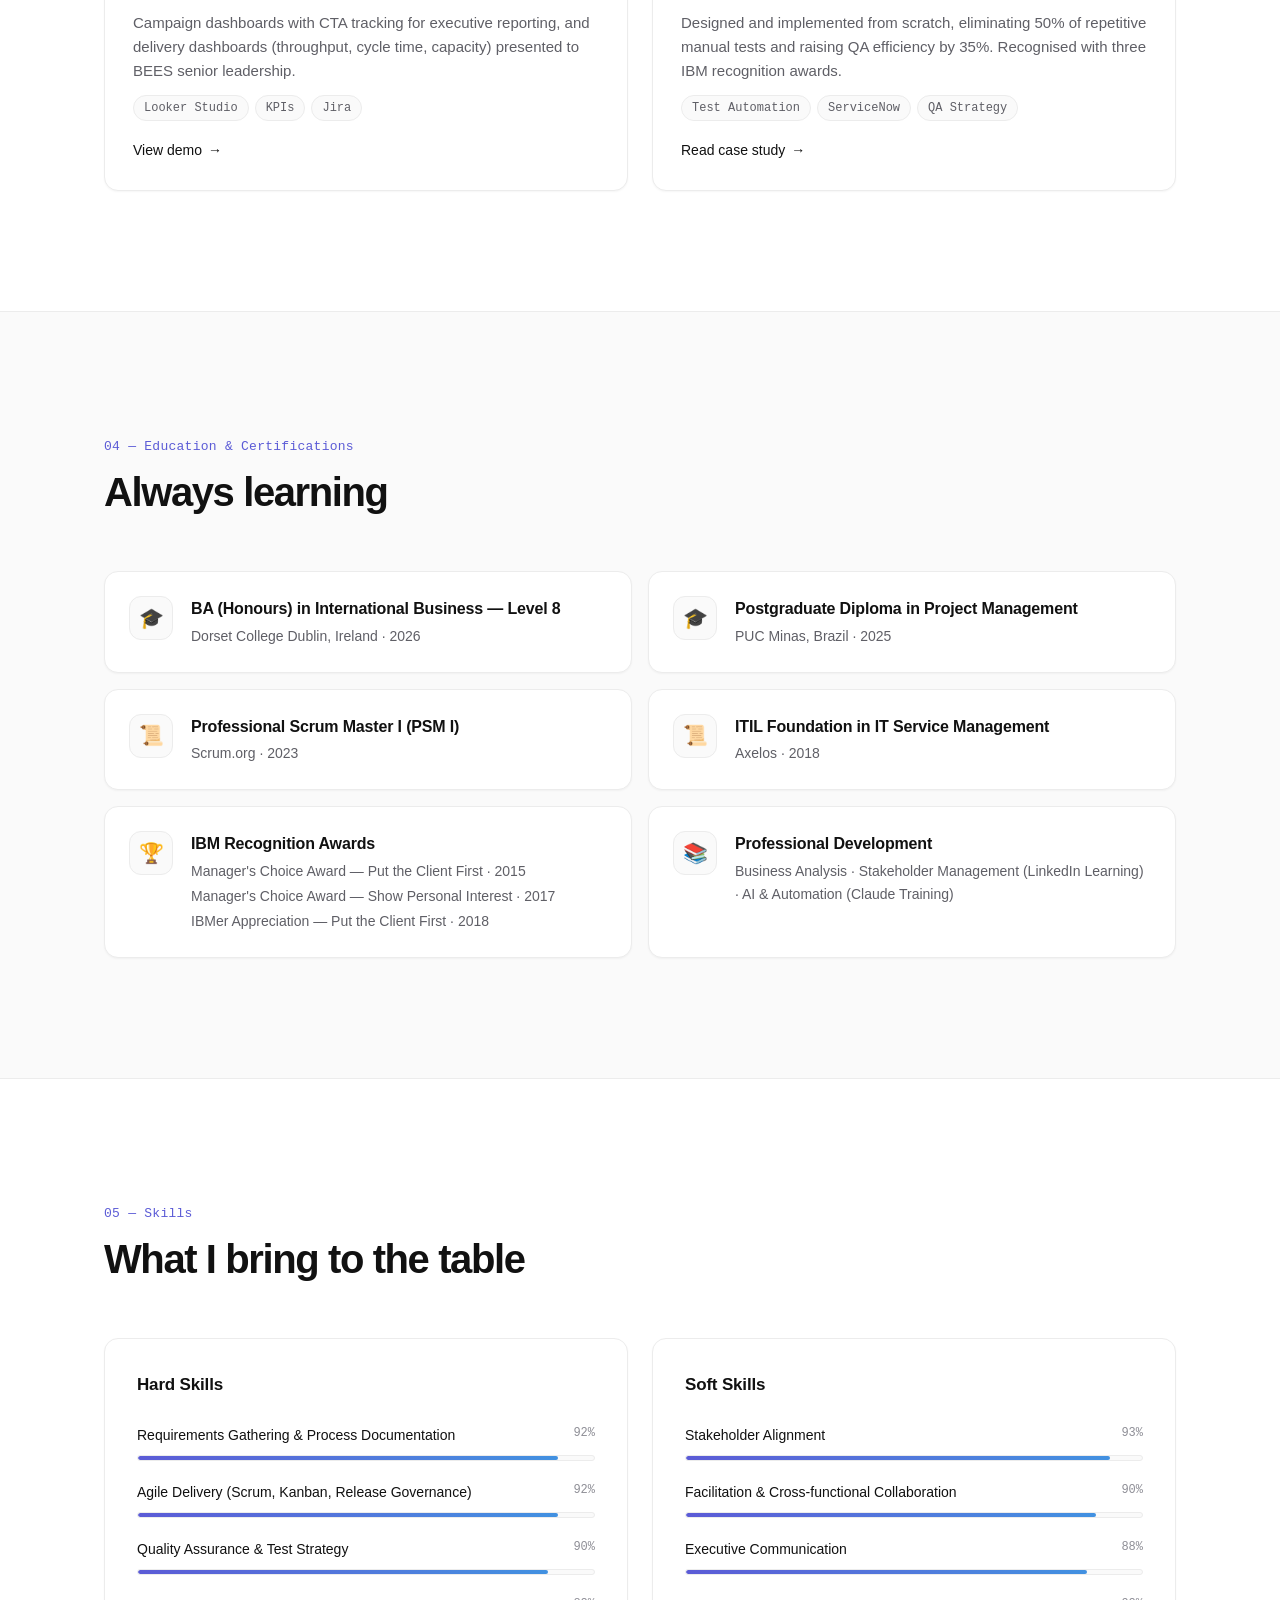
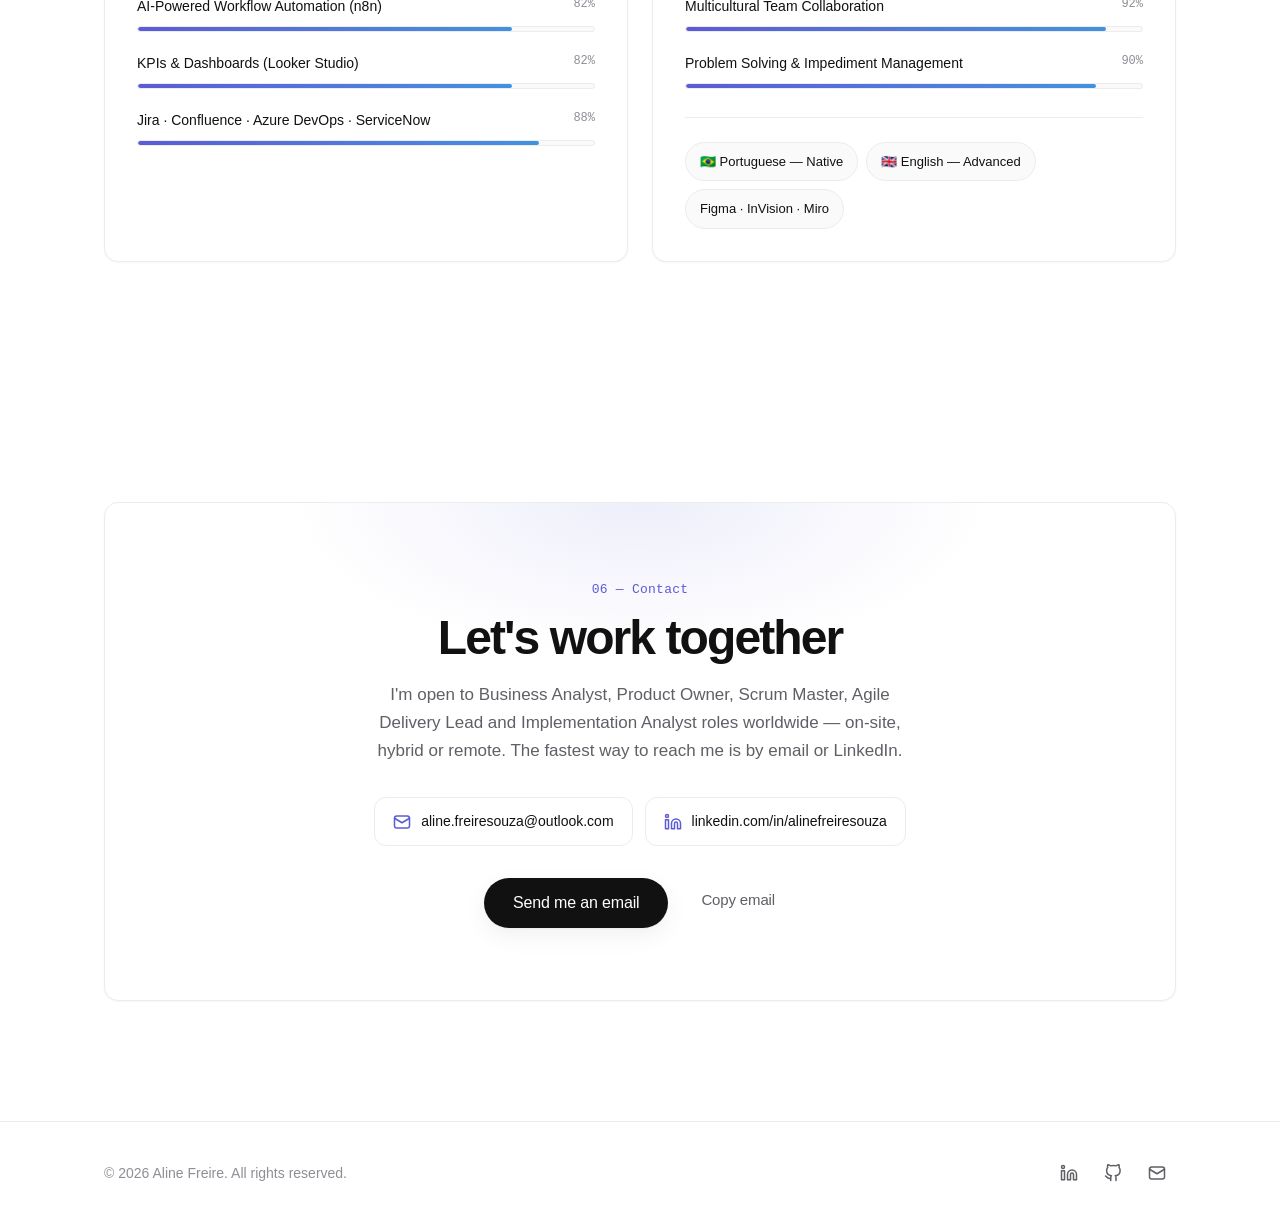
==== commit 4f104b8f: "Update index.html" ====
--- a/index.html
+++ b/index.html
@@ -5,7 +5,7 @@
   <meta name="viewport" content="width=device-width, initial-scale=1.0" />
 
   <!-- ===== SEO ===== -->
-  <title>Aline Freire — Business Analyst · Product Owner · Agile Delivery Lead</title>
+  <title>Aline Freire Souza — Business Analyst · Product Owner · Agile Delivery Lead</title>
   <meta name="description" content="Aline Freire — Business Analyst, Product Owner and Agile Delivery Lead based in Dublin. 9+ years in global technology projects at IBM and AB InBev's BEES platform, now building AI workflow automation." />
   <meta name="keywords" content="Aline Freire, Business Analyst, Product Owner, Scrum Master, Agile Delivery Lead, Implementation Analyst, AI Automation, n8n, Dublin, Ireland" />
   <meta name="author" content="Aline Freire" />
@@ -114,7 +114,7 @@
         <p class="hero__role reveal">Business Analyst · Product Owner · Agile Delivery Lead</p>
 
         <p class="hero__intro reveal">
-          9+ years in global technology projects — from Quality Assurance to Product Ownership and Agile Delivery Leadership
+          9+ years in global technology projects from Quality Assurance to Product Ownership and Agile Delivery Leadership
           at IBM and AB InBev's BEES platform. Now designing AI-agent workflow automation that turns manual processes into measurable results.
         </p>
 
@@ -152,7 +152,7 @@
             <p>
               Professional with 9+ years of experience in global technology projects, with a career that evolved
               from Quality Assurance Engineer to Product Owner and Agile Delivery Leadership across enterprise software,
-              B2B SaaS and digital commerce — within global organisations including IBM and AB InBev's BEES platform,
+              B2B SaaS and digital commerce within global organisations including IBM and AB InBev's BEES platform,
               supporting products used across 18+ countries.
             </p>
             <p>
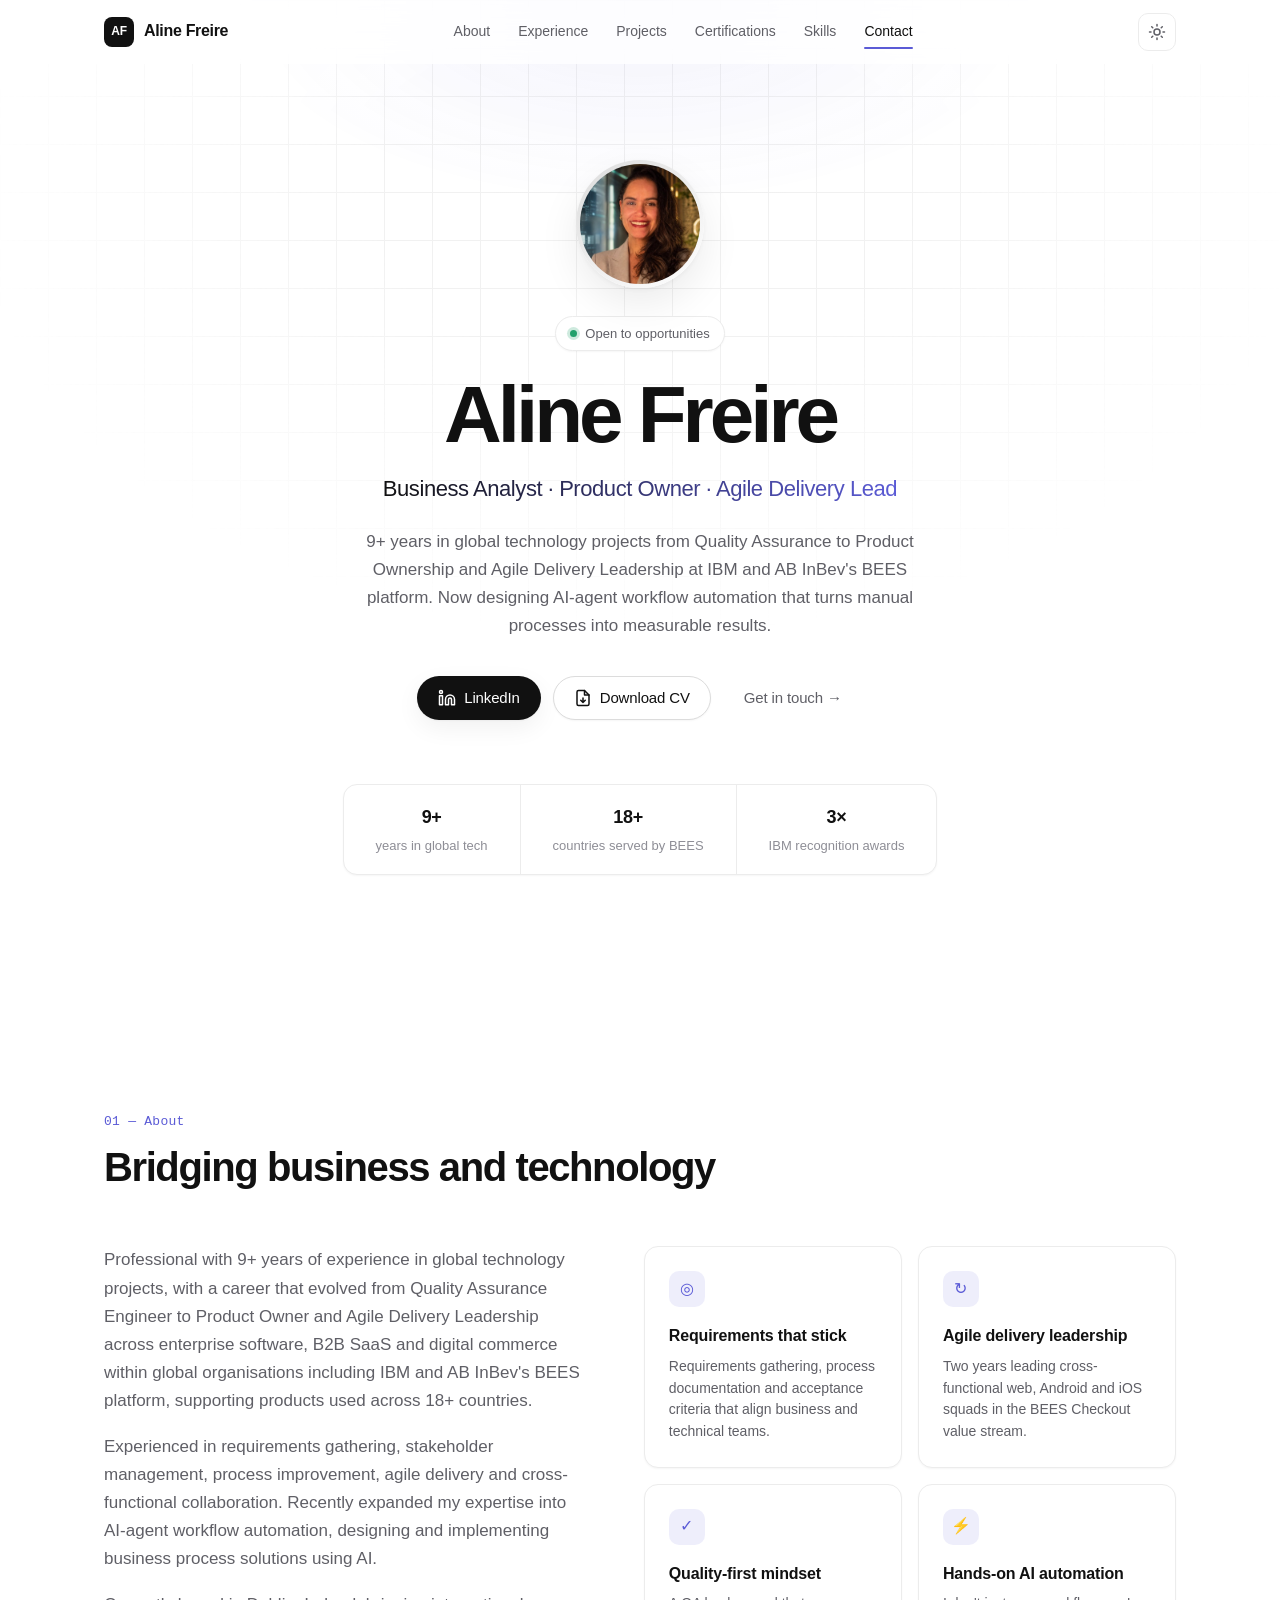
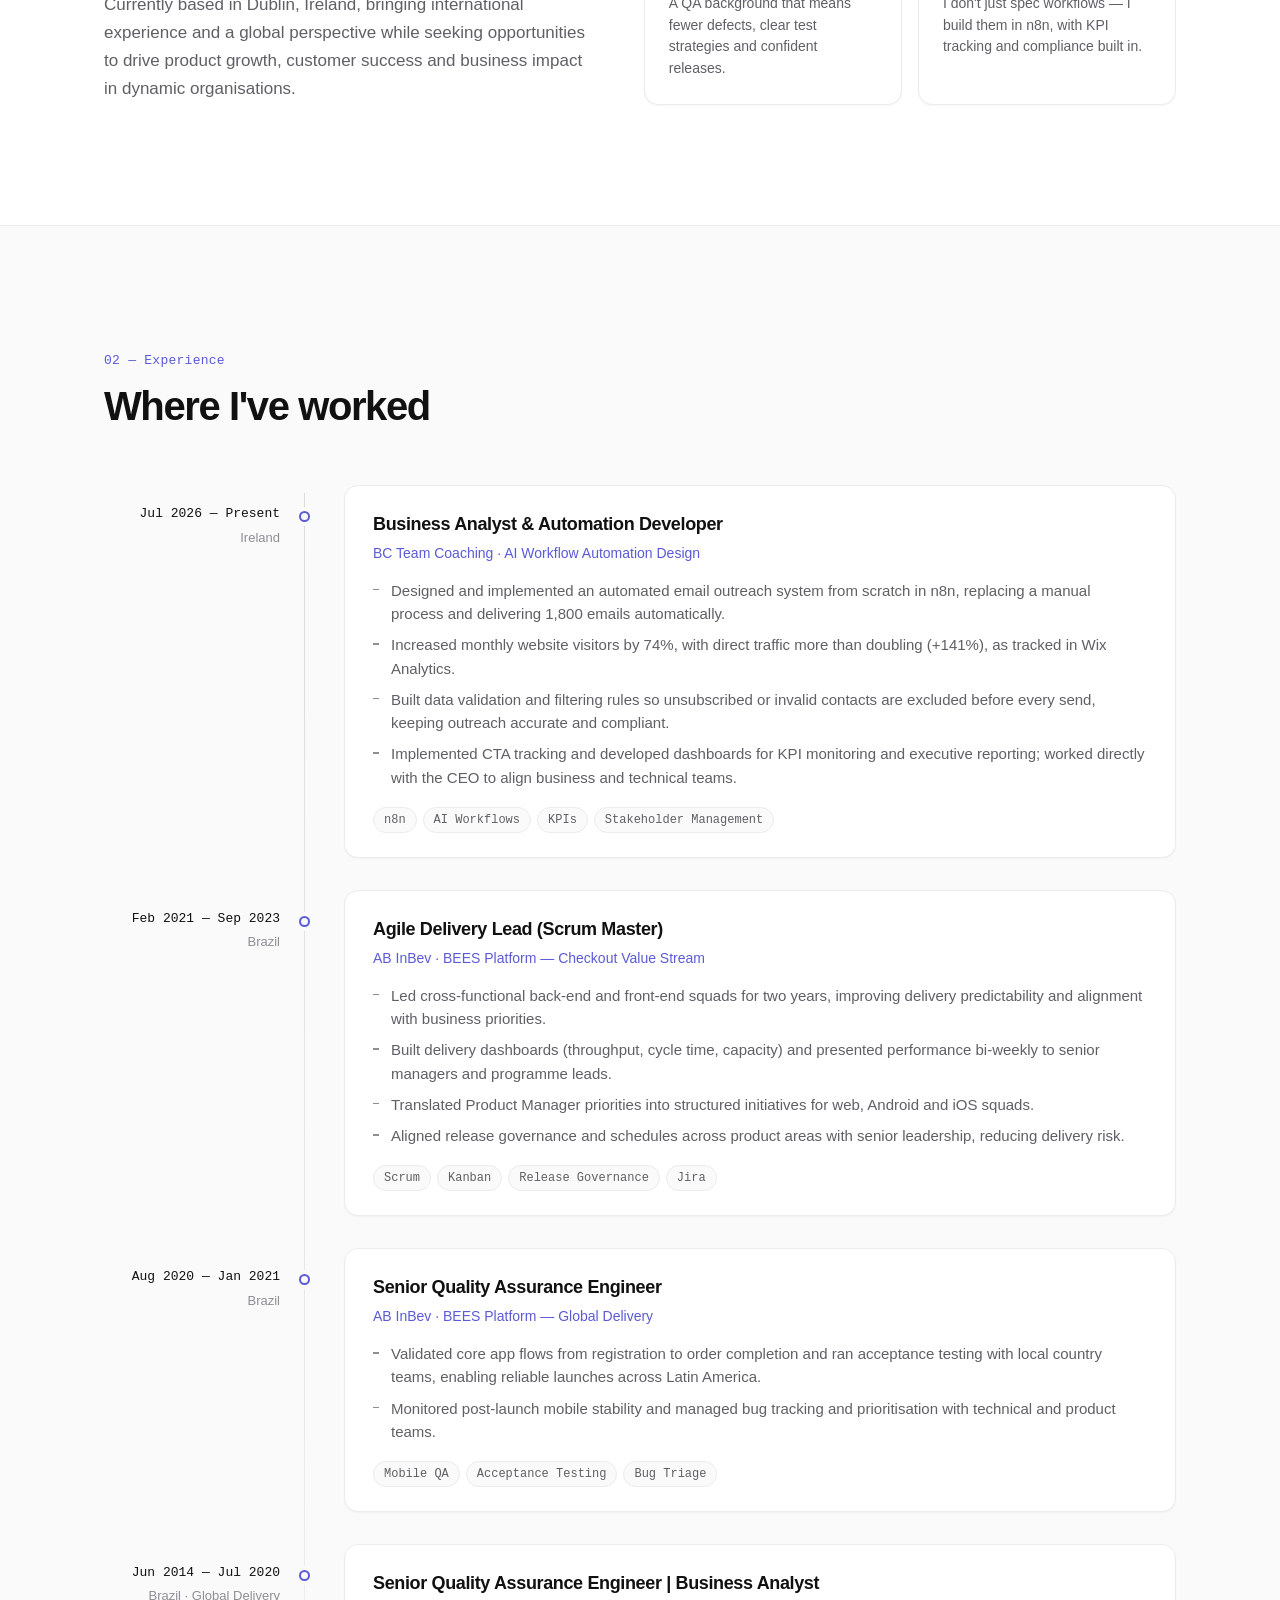
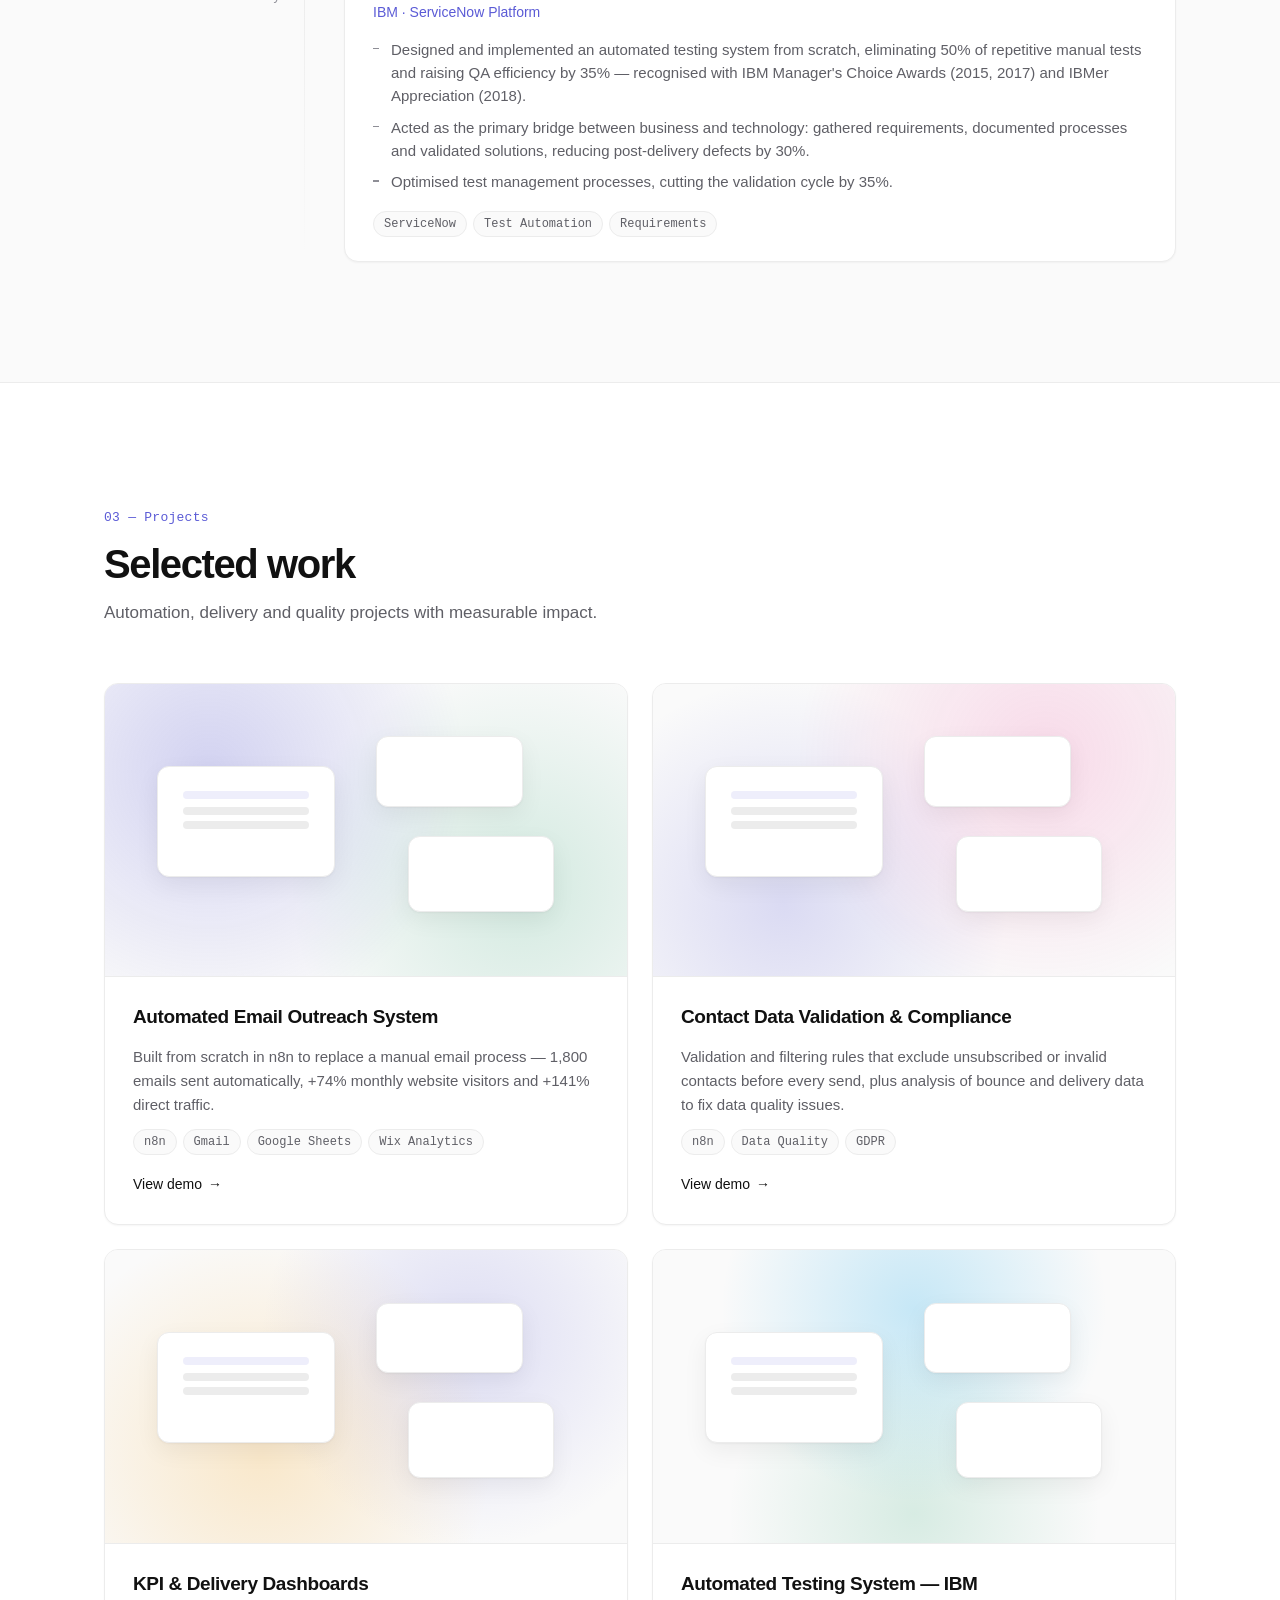
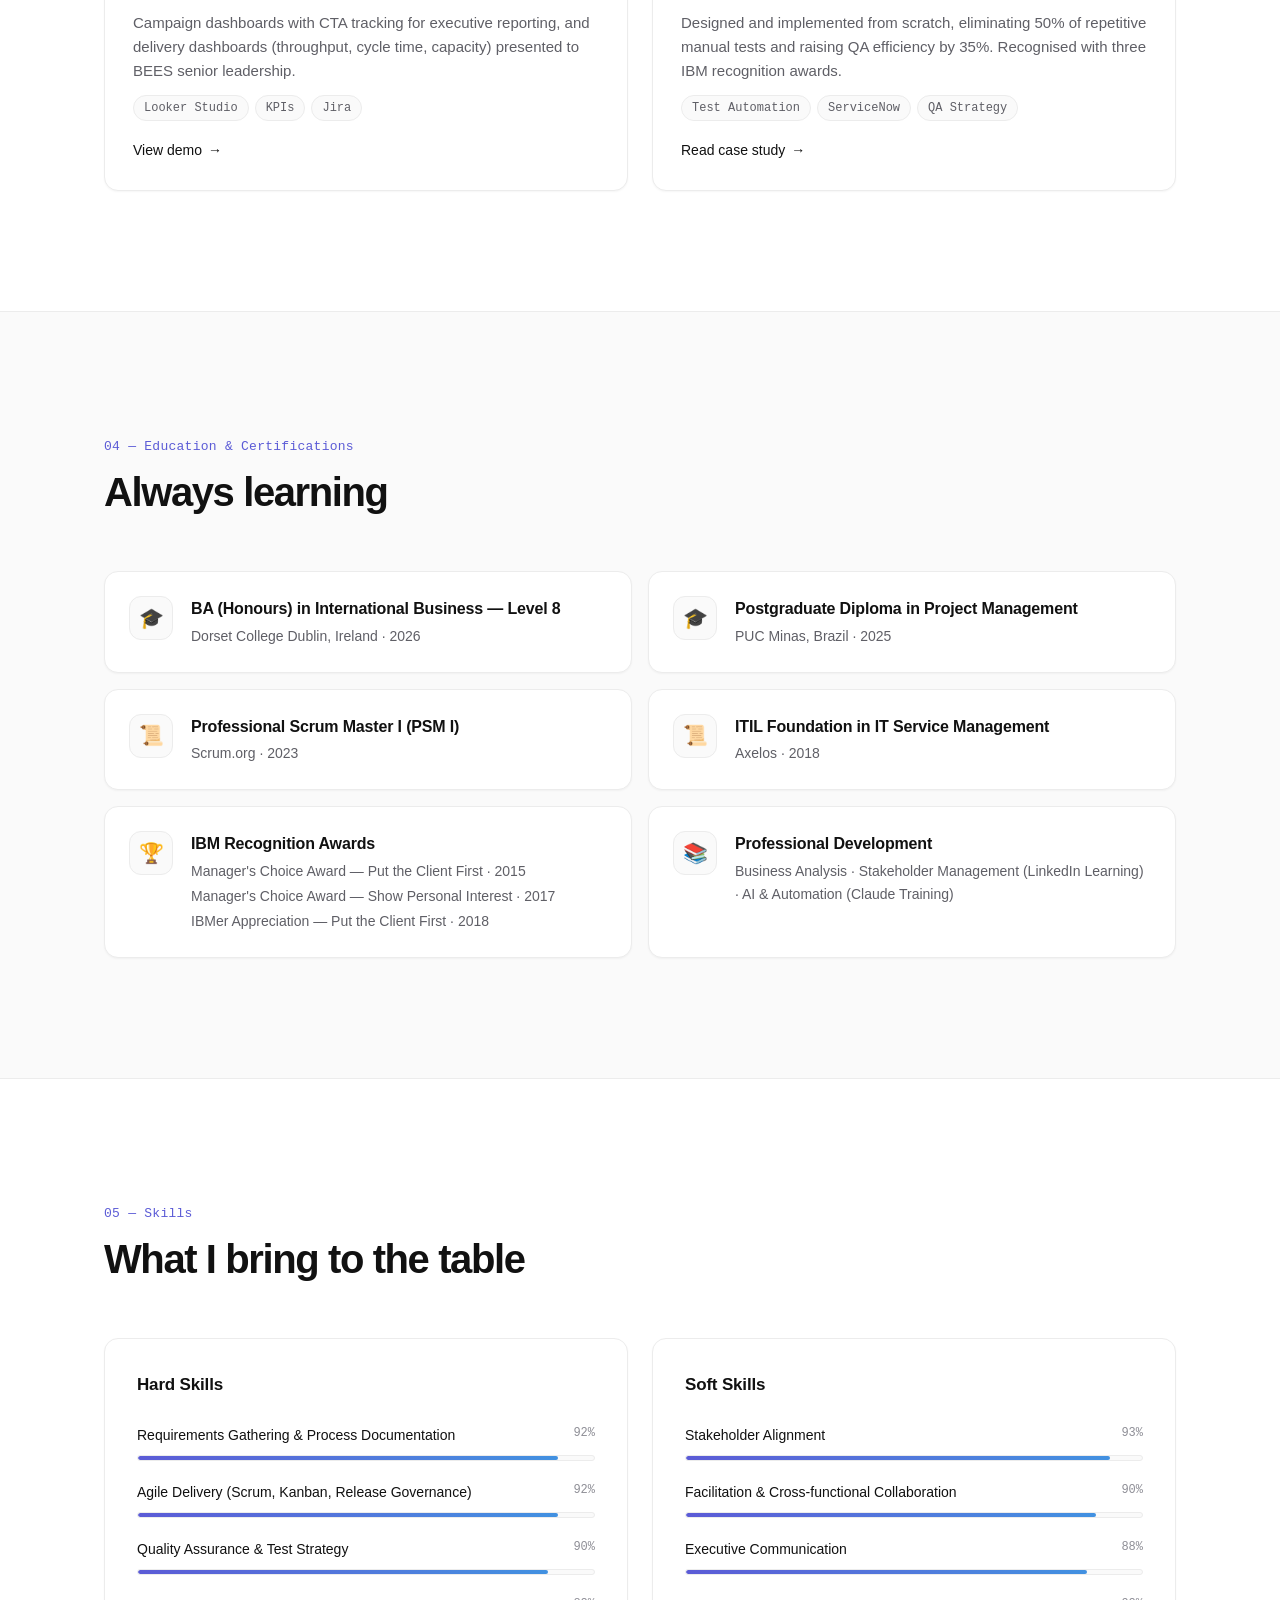
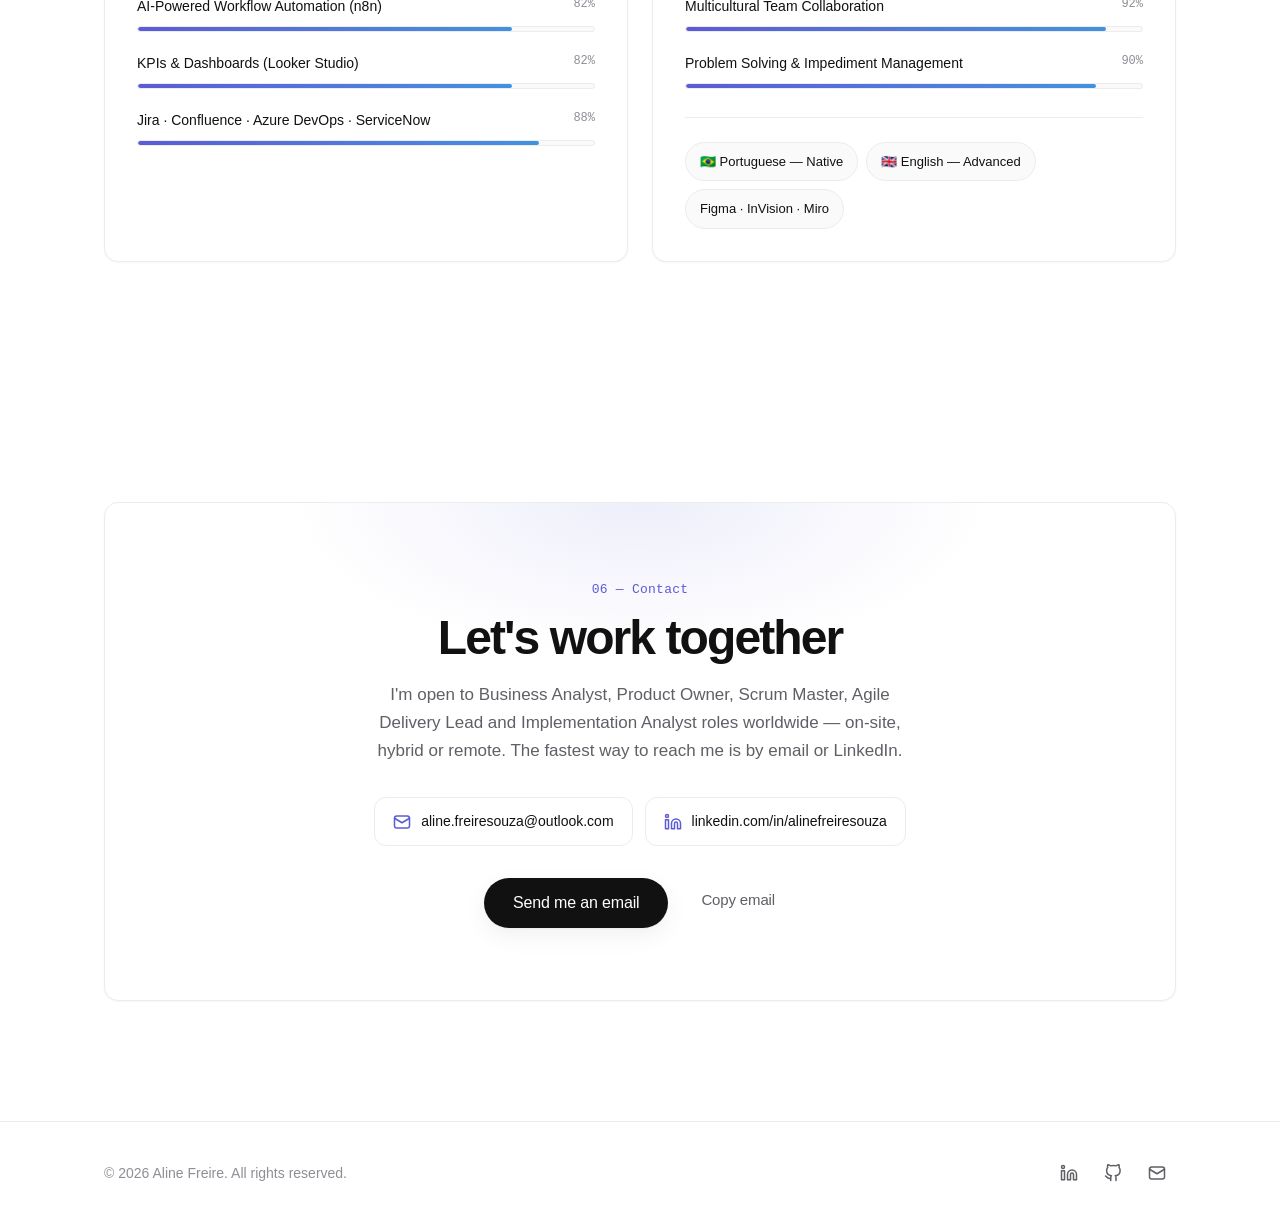
==== commit 7be24c49: "Update index.html" ====
--- a/index.html
+++ b/index.html
@@ -104,7 +104,7 @@
       <div class="container hero__inner">
         <div class="hero__photo reveal">
           <!-- Coloque sua foto em profile.jpg (quadrada, 600x600px) -->
-          <img src="assets/profile.jpg" alt="Portrait of Aline Freire" width="160" height="160" id="profilePhoto" />
+          <img src="profile.jpg" alt="Portrait of Aline Freire" width="160" height="160" id="profilePhoto" />
           <span class="hero__photo-fallback" aria-hidden="true">AF</span>
         </div>
 
--- a/styles.css
+++ b/styles.css
@@ -1,5 +1,5 @@
 /* =========================================================
-   Aline Freire — Portfolio
+   Aline Freire Souza  — Portfolio
    Estrutura:
    1. Tokens (cores, espaçamentos, tema claro/escuro)
    2. Base / reset
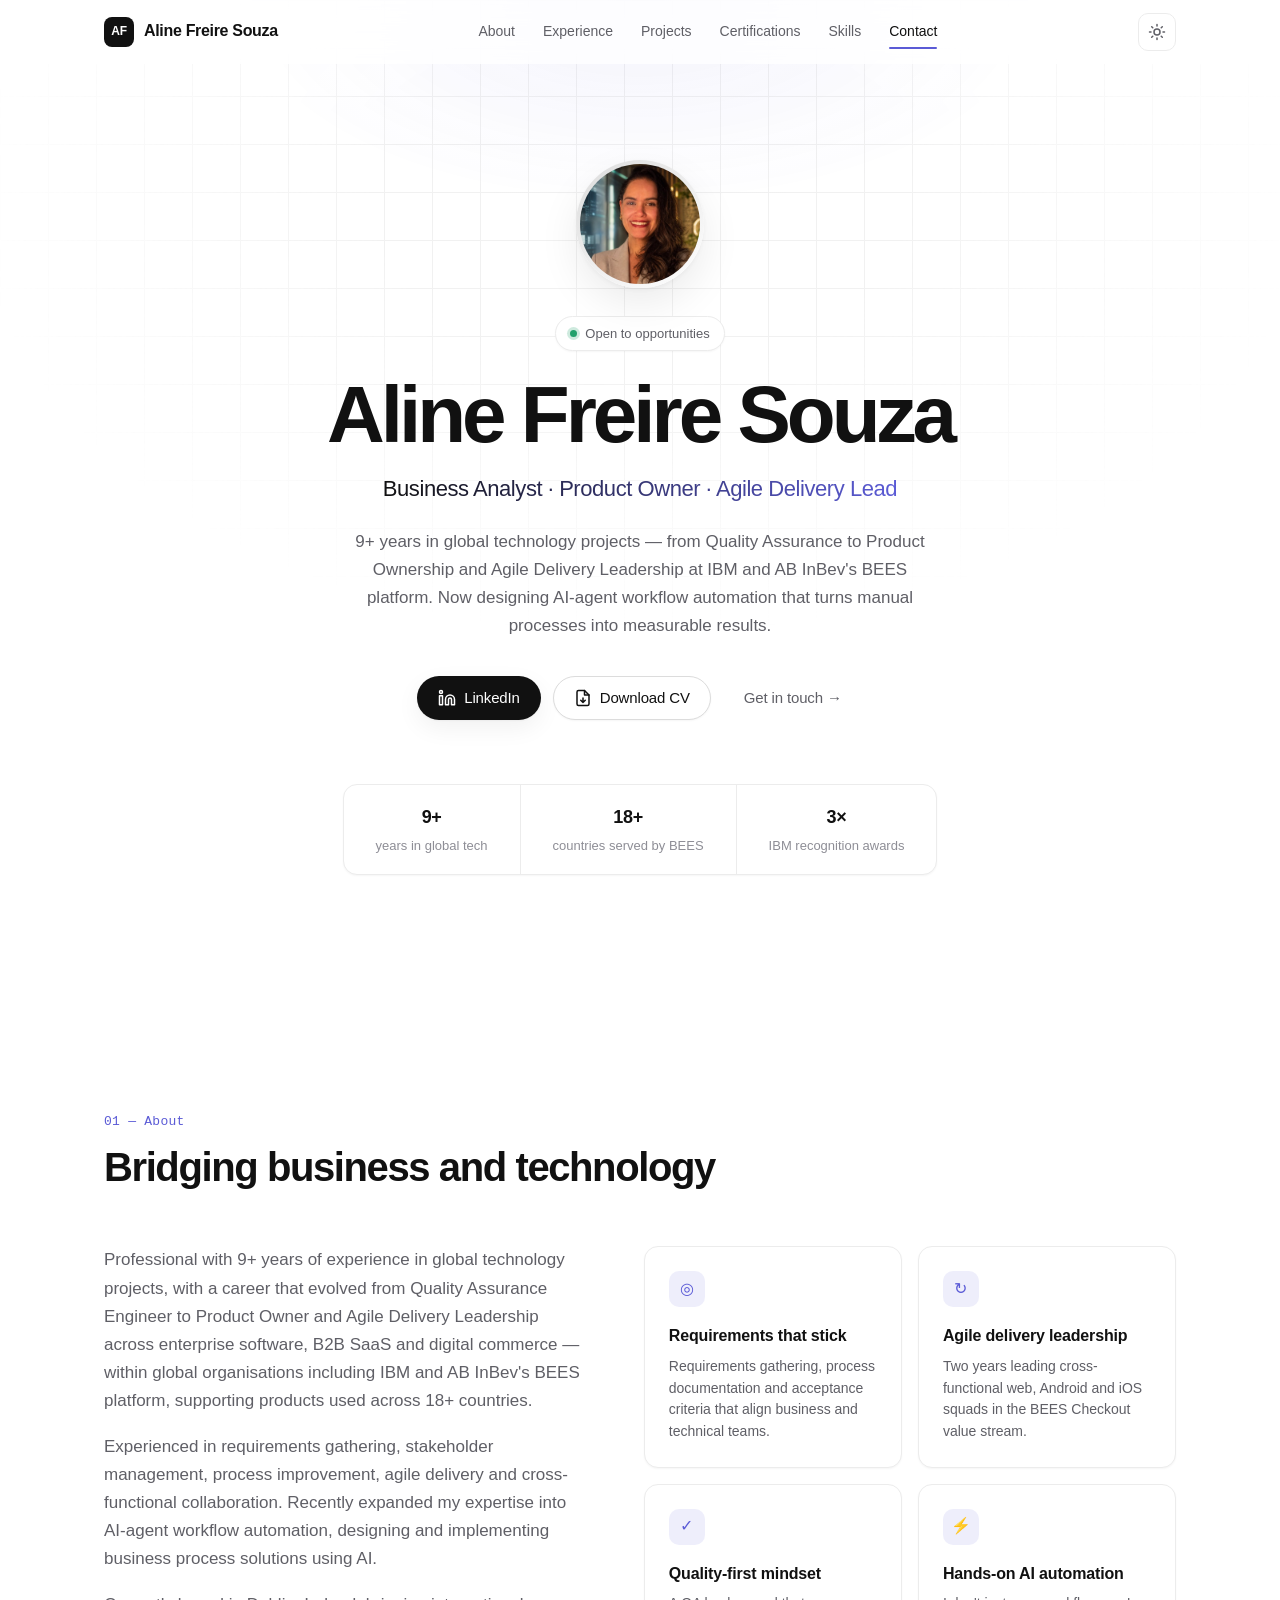
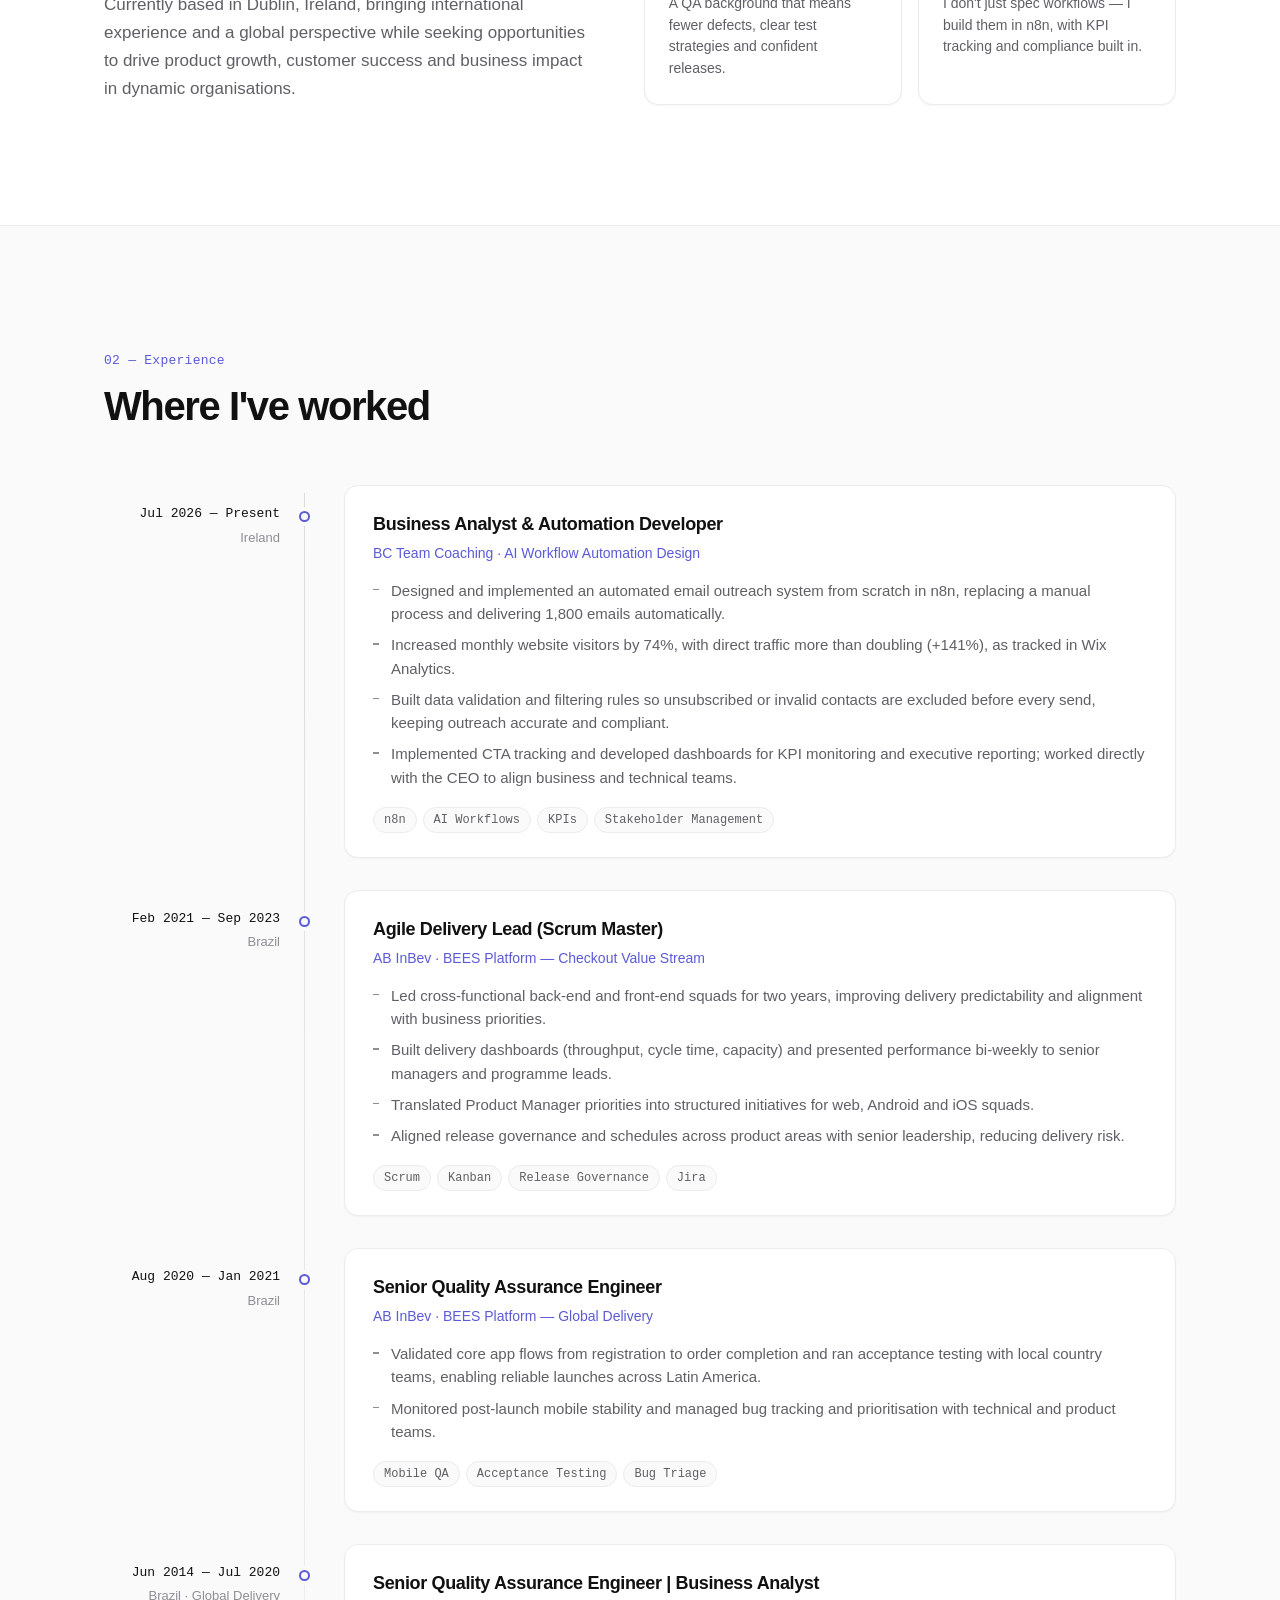
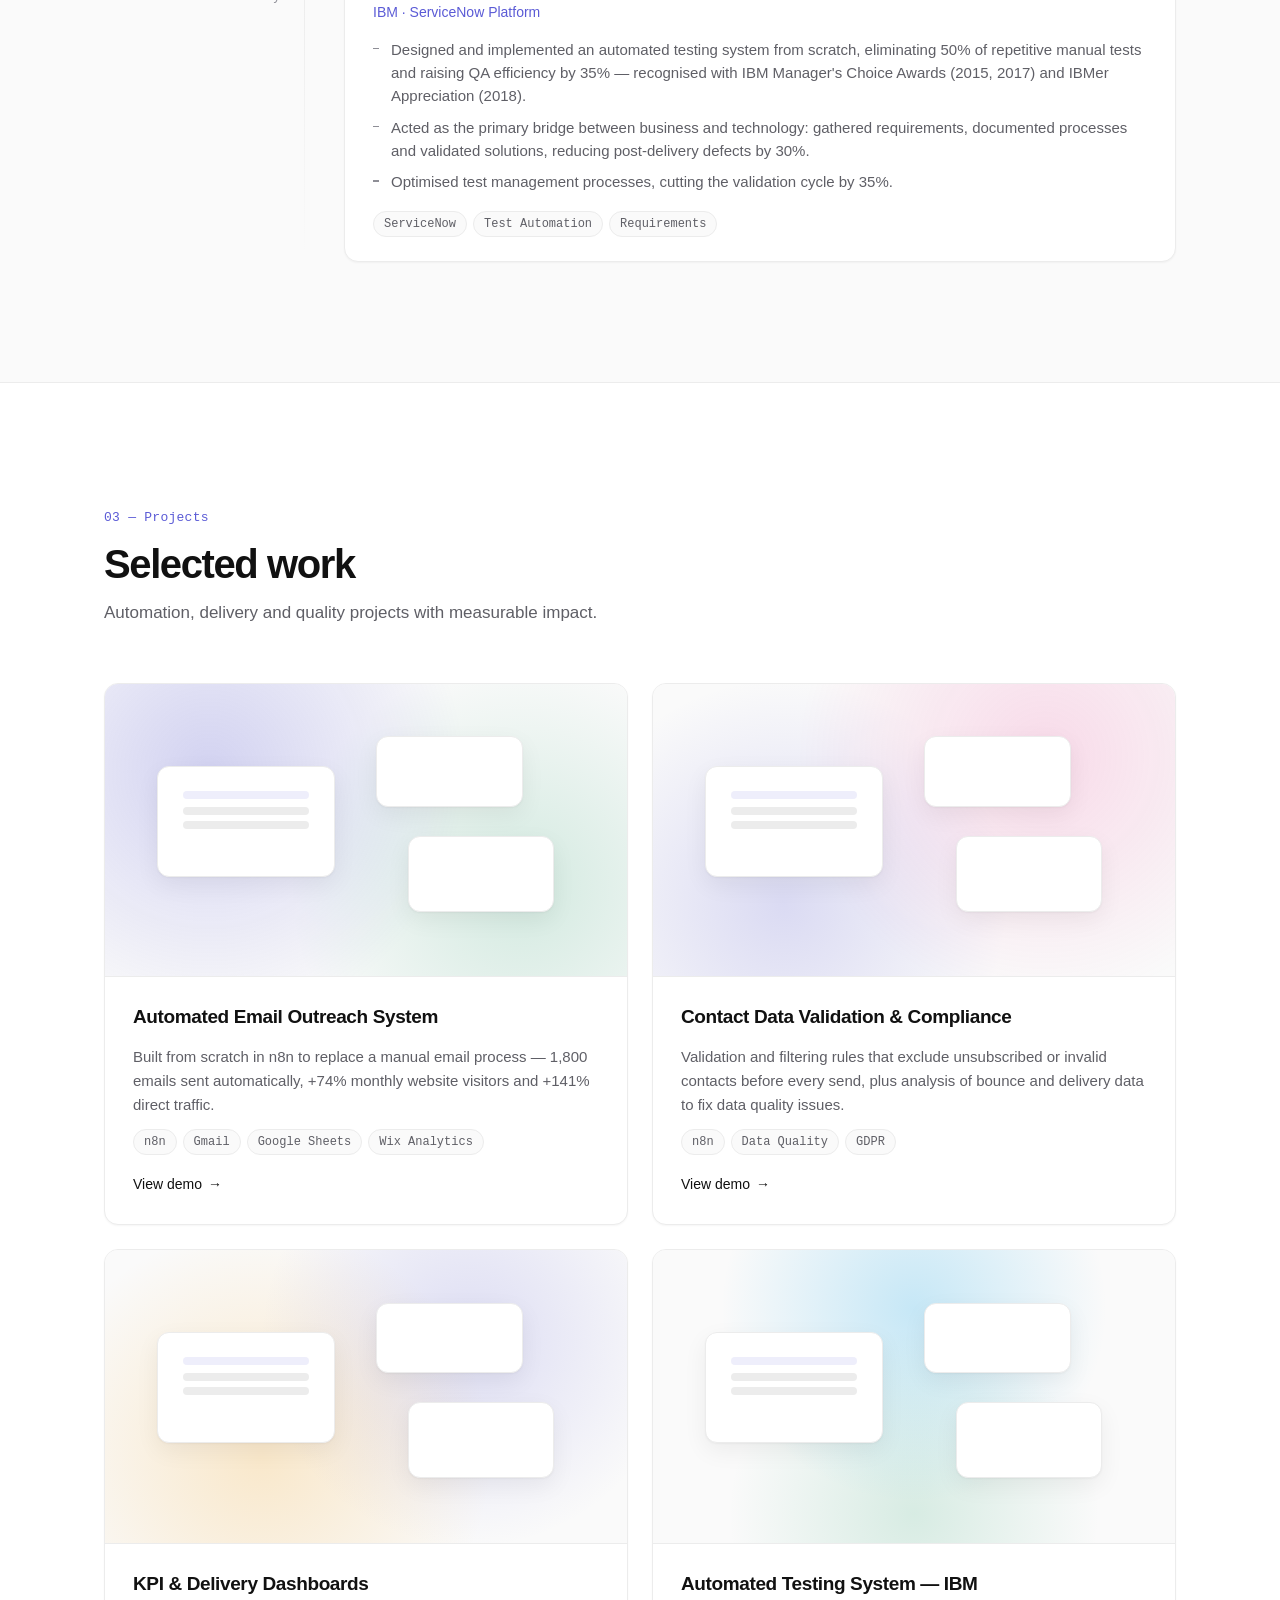
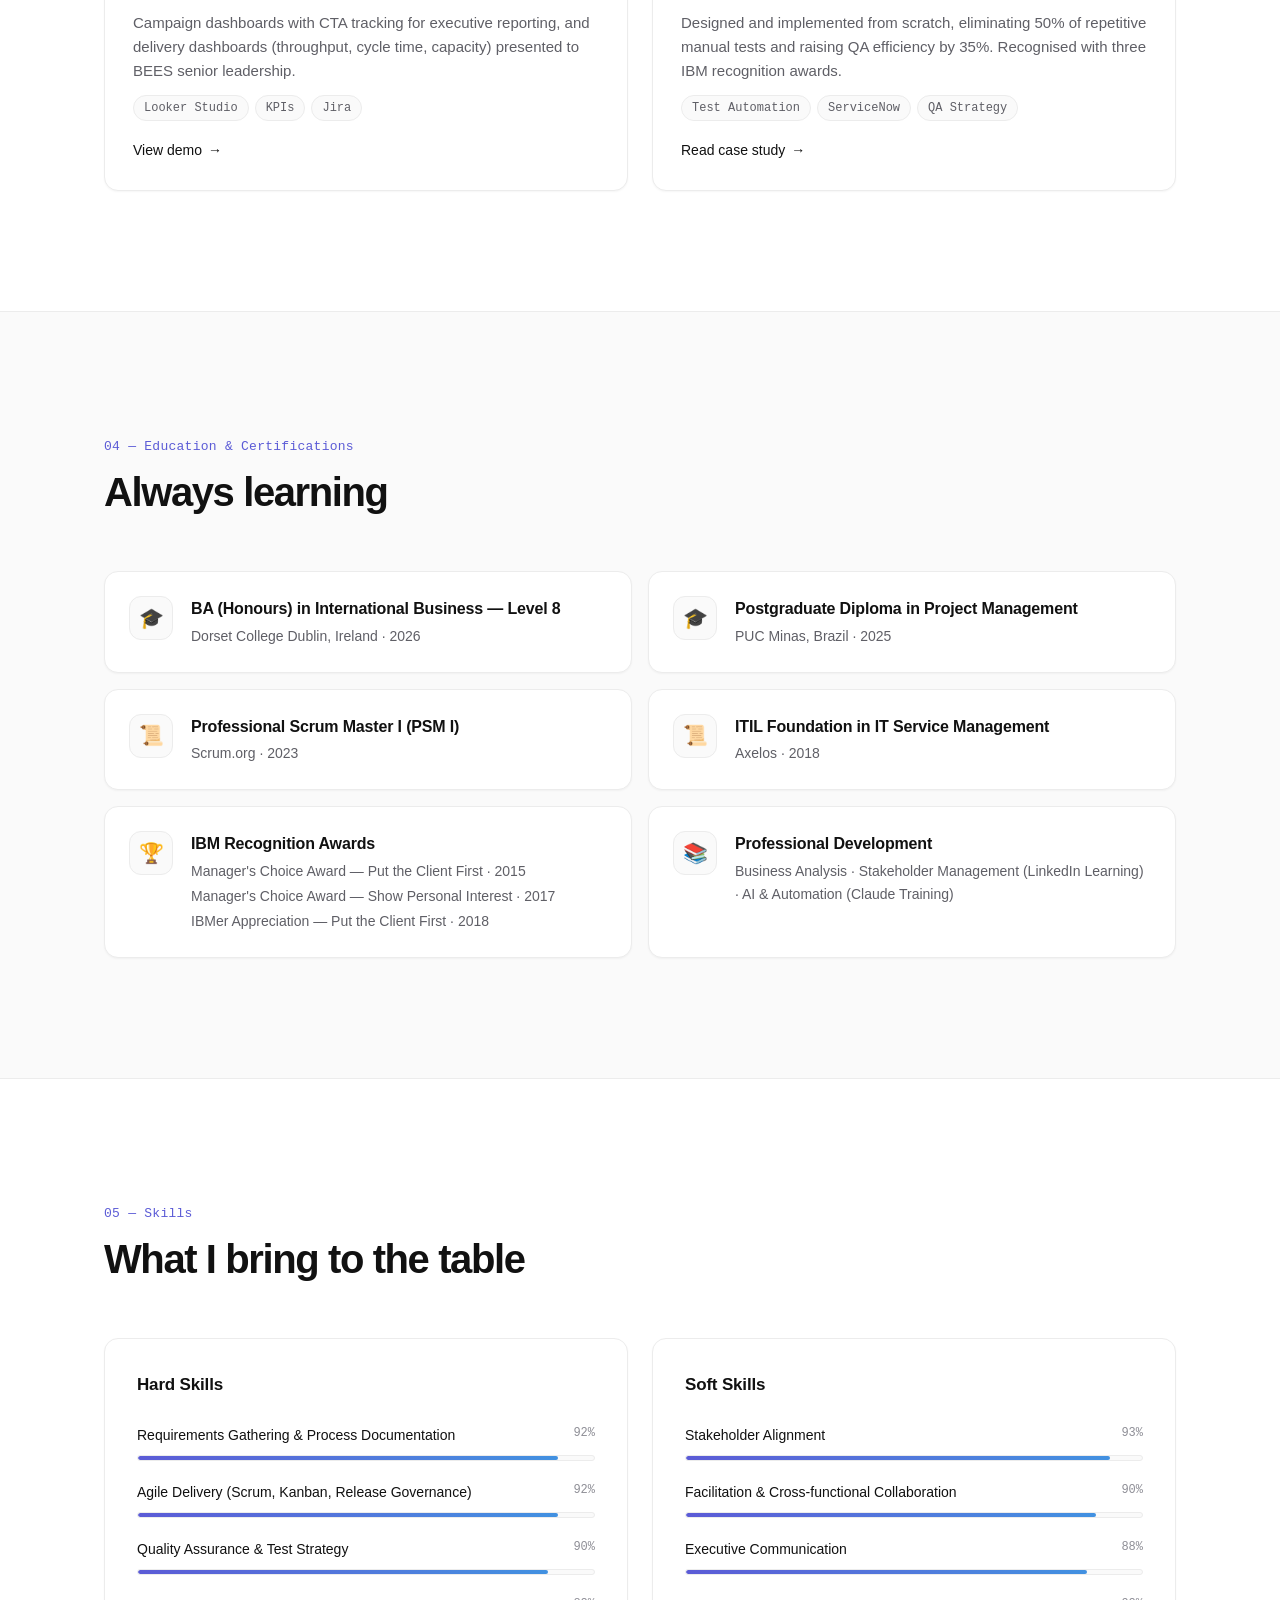
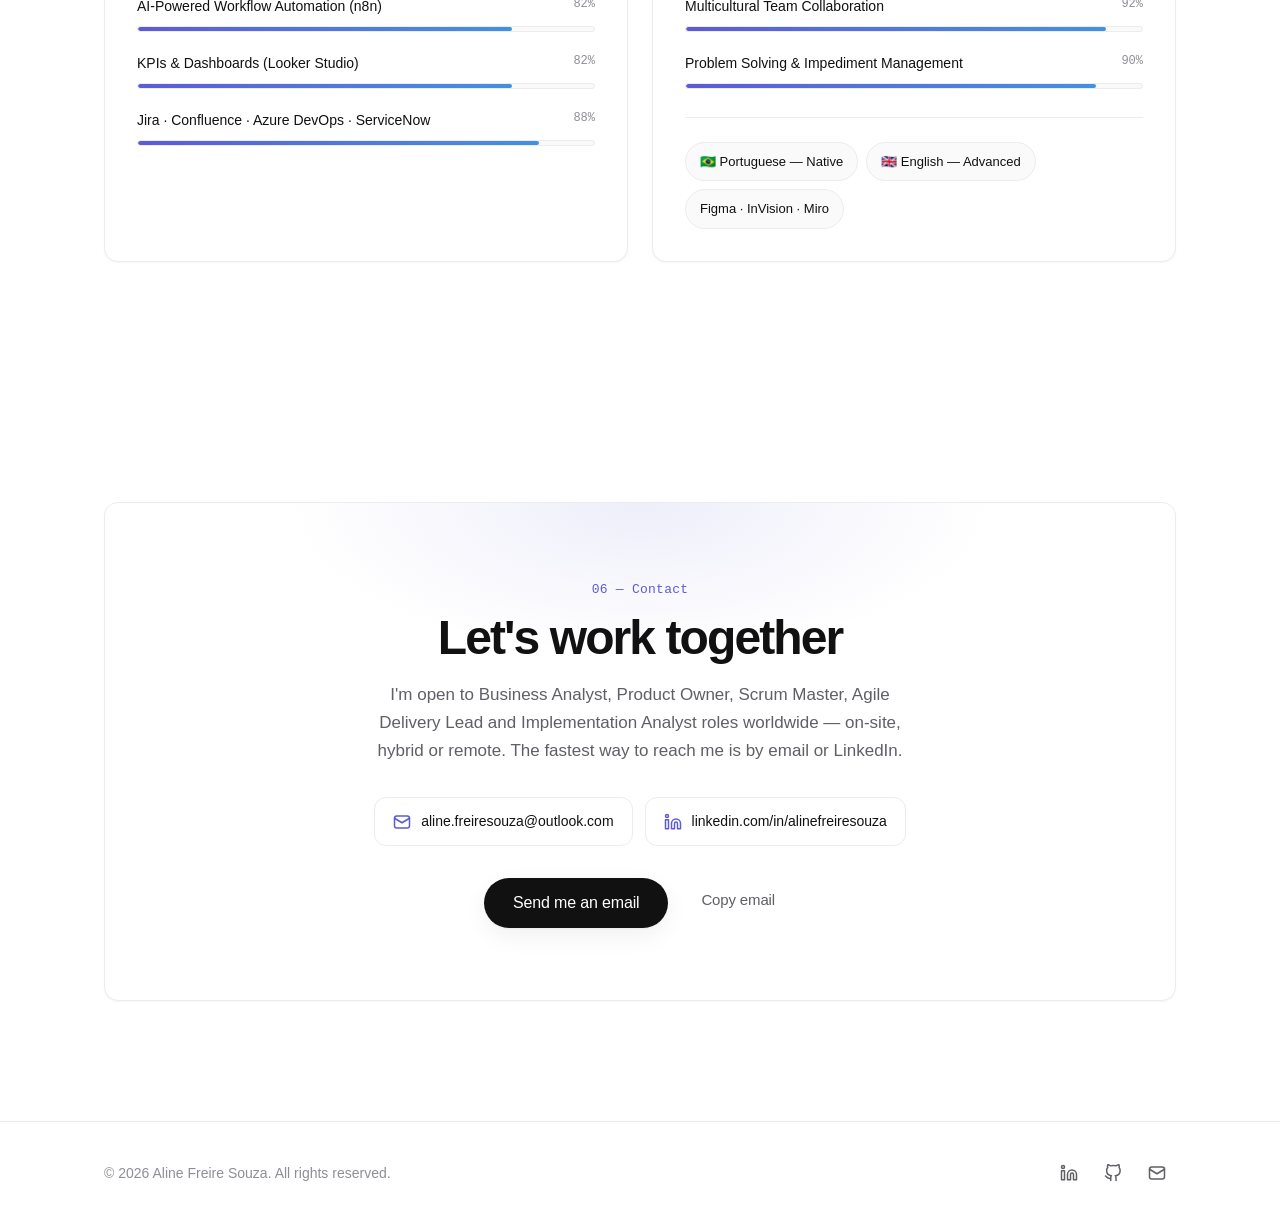
==== commit 2ac083f3: "Add files via upload" ====
--- a/index.html
+++ b/index.html
@@ -6,16 +6,16 @@
 
   <!-- ===== SEO ===== -->
   <title>Aline Freire Souza — Business Analyst · Product Owner · Agile Delivery Lead</title>
-  <meta name="description" content="Aline Freire — Business Analyst, Product Owner and Agile Delivery Lead based in Dublin. 9+ years in global technology projects at IBM and AB InBev's BEES platform, now building AI workflow automation." />
-  <meta name="keywords" content="Aline Freire, Business Analyst, Product Owner, Scrum Master, Agile Delivery Lead, Implementation Analyst, AI Automation, n8n, Dublin, Ireland" />
-  <meta name="author" content="Aline Freire" />
+  <meta name="description" content="Aline Freire Souza — Business Analyst, Product Owner and Agile Delivery Lead based in Dublin. 9+ years in global technology projects at IBM and AB InBev's BEES platform, now building AI workflow automation." />
+  <meta name="keywords" content="Aline Freire Souza, Business Analyst, Product Owner, Scrum Master, Agile Delivery Lead, Implementation Analyst, AI Automation, n8n, Dublin, Ireland" />
+  <meta name="author" content="Aline Freire Souza" />
   <meta name="robots" content="index, follow" />
   <!-- Troque pela URL final do seu site -->
   <link rel="canonical" href="https://lyfreire-souza.github.io/alineportfolio/" />
 
   <!-- ===== Open Graph (LinkedIn, WhatsApp, Facebook) ===== -->
   <meta property="og:type" content="website" />
-  <meta property="og:title" content="Aline Freire — Business Analyst · Product Owner · Agile Delivery Lead" />
+  <meta property="og:title" content="Aline Freire Souza — Business Analyst · Product Owner · Agile Delivery Lead" />
   <meta property="og:description" content="9+ years in global technology projects at IBM and AB InBev's BEES platform (18+ countries). Now designing AI workflow automation. Based in Dublin." />
   <meta property="og:url" content="https://lyfreire-souza.github.io/alineportfolio/" />
   <meta property="og:image" content="https://lyfreire-souza.github.io/alineportfolio/assets/og-image.png" />
@@ -25,7 +25,7 @@
 
   <!-- ===== Twitter / X ===== -->
   <meta name="twitter:card" content="summary_large_image" />
-  <meta name="twitter:title" content="Aline Freire — Business Analyst · Product Owner · Agile Delivery Lead" />
+  <meta name="twitter:title" content="Aline Freire Souza — Business Analyst · Product Owner · Agile Delivery Lead" />
   <meta name="twitter:description" content="Business Analysis · Agile Delivery · AI Workflow Automation. Based in Dublin." />
   <meta name="twitter:image" content="https://lyfreire-souza.github.io/alineportfolio/assets/og-image.png" />
 
@@ -55,7 +55,7 @@
   {
     "@context": "https://schema.org",
     "@type": "Person",
-    "name": "Aline Freire",
+    "name": "Aline Freire Souza",
     "jobTitle": "Business Analyst · Product Owner · Agile Delivery Lead",
     "address": { "@type": "PostalAddress", "addressLocality": "Dublin", "addressCountry": "IE" },
     "alumniOf": ["Dorset College Dublin", "PUC Minas"],
@@ -71,9 +71,9 @@
   <!-- ================= HEADER ================= -->
   <header class="header" id="header">
     <div class="container header__inner">
-      <a href="#top" class="logo" aria-label="Aline Freire — home">
+      <a href="#top" class="logo" aria-label="Aline Freire Souza — home">
         <span class="logo__mark">AF</span>
-        <span class="logo__text">Aline Freire</span>
+        <span class="logo__text">Aline Freire Souza</span>
       </a>
 
       <nav class="nav" id="nav" aria-label="Main navigation">
@@ -104,17 +104,17 @@
       <div class="container hero__inner">
         <div class="hero__photo reveal">
           <!-- Coloque sua foto em profile.jpg (quadrada, 600x600px) -->
-          <img src="profile.jpg" alt="Portrait of Aline Freire" width="160" height="160" id="profilePhoto" />
+          <img src="profile.jpg" alt="Portrait of Aline Freire Souza" width="160" height="160" id="profilePhoto" />
           <span class="hero__photo-fallback" aria-hidden="true">AF</span>
         </div>
 
         <span class="badge reveal"><span class="badge__dot"></span>Open to opportunities</span>
 
-        <h1 class="hero__title reveal">Aline Freire</h1>
+        <h1 class="hero__title reveal">Aline Freire Souza</h1>
         <p class="hero__role reveal">Business Analyst · Product Owner · Agile Delivery Lead</p>
 
         <p class="hero__intro reveal">
-          9+ years in global technology projects from Quality Assurance to Product Ownership and Agile Delivery Leadership
+          9+ years in global technology projects — from Quality Assurance to Product Ownership and Agile Delivery Leadership
           at IBM and AB InBev's BEES platform. Now designing AI-agent workflow automation that turns manual processes into measurable results.
         </p>
 
@@ -152,7 +152,7 @@
             <p>
               Professional with 9+ years of experience in global technology projects, with a career that evolved
               from Quality Assurance Engineer to Product Owner and Agile Delivery Leadership across enterprise software,
-              B2B SaaS and digital commerce within global organisations including IBM and AB InBev's BEES platform,
+              B2B SaaS and digital commerce — within global organisations including IBM and AB InBev's BEES platform,
               supporting products used across 18+ countries.
             </p>
             <p>
@@ -484,7 +484,7 @@
   <!-- ================= 8. FOOTER ================= -->
   <footer class="footer">
     <div class="container footer__inner">
-      <p>© <span id="year">2026</span> Aline Freire. All rights reserved.</p>
+      <p>© <span id="year">2026</span> Aline Freire Souza. All rights reserved.</p>
       <div class="footer__social">
         <a href="https://www.linkedin.com/in/alinefreiresouza" target="_blank" rel="noopener" aria-label="LinkedIn">
           <svg viewBox="0 0 24 24" aria-hidden="true"><path d="M16 8a6 6 0 0 1 6 6v7h-4v-7a2 2 0 0 0-4 0v7h-4v-7a6 6 0 0 1 6-6zM2 9h4v12H2zM4 6a2 2 0 1 0 0-4 2 2 0 0 0 0 4z"/></svg>
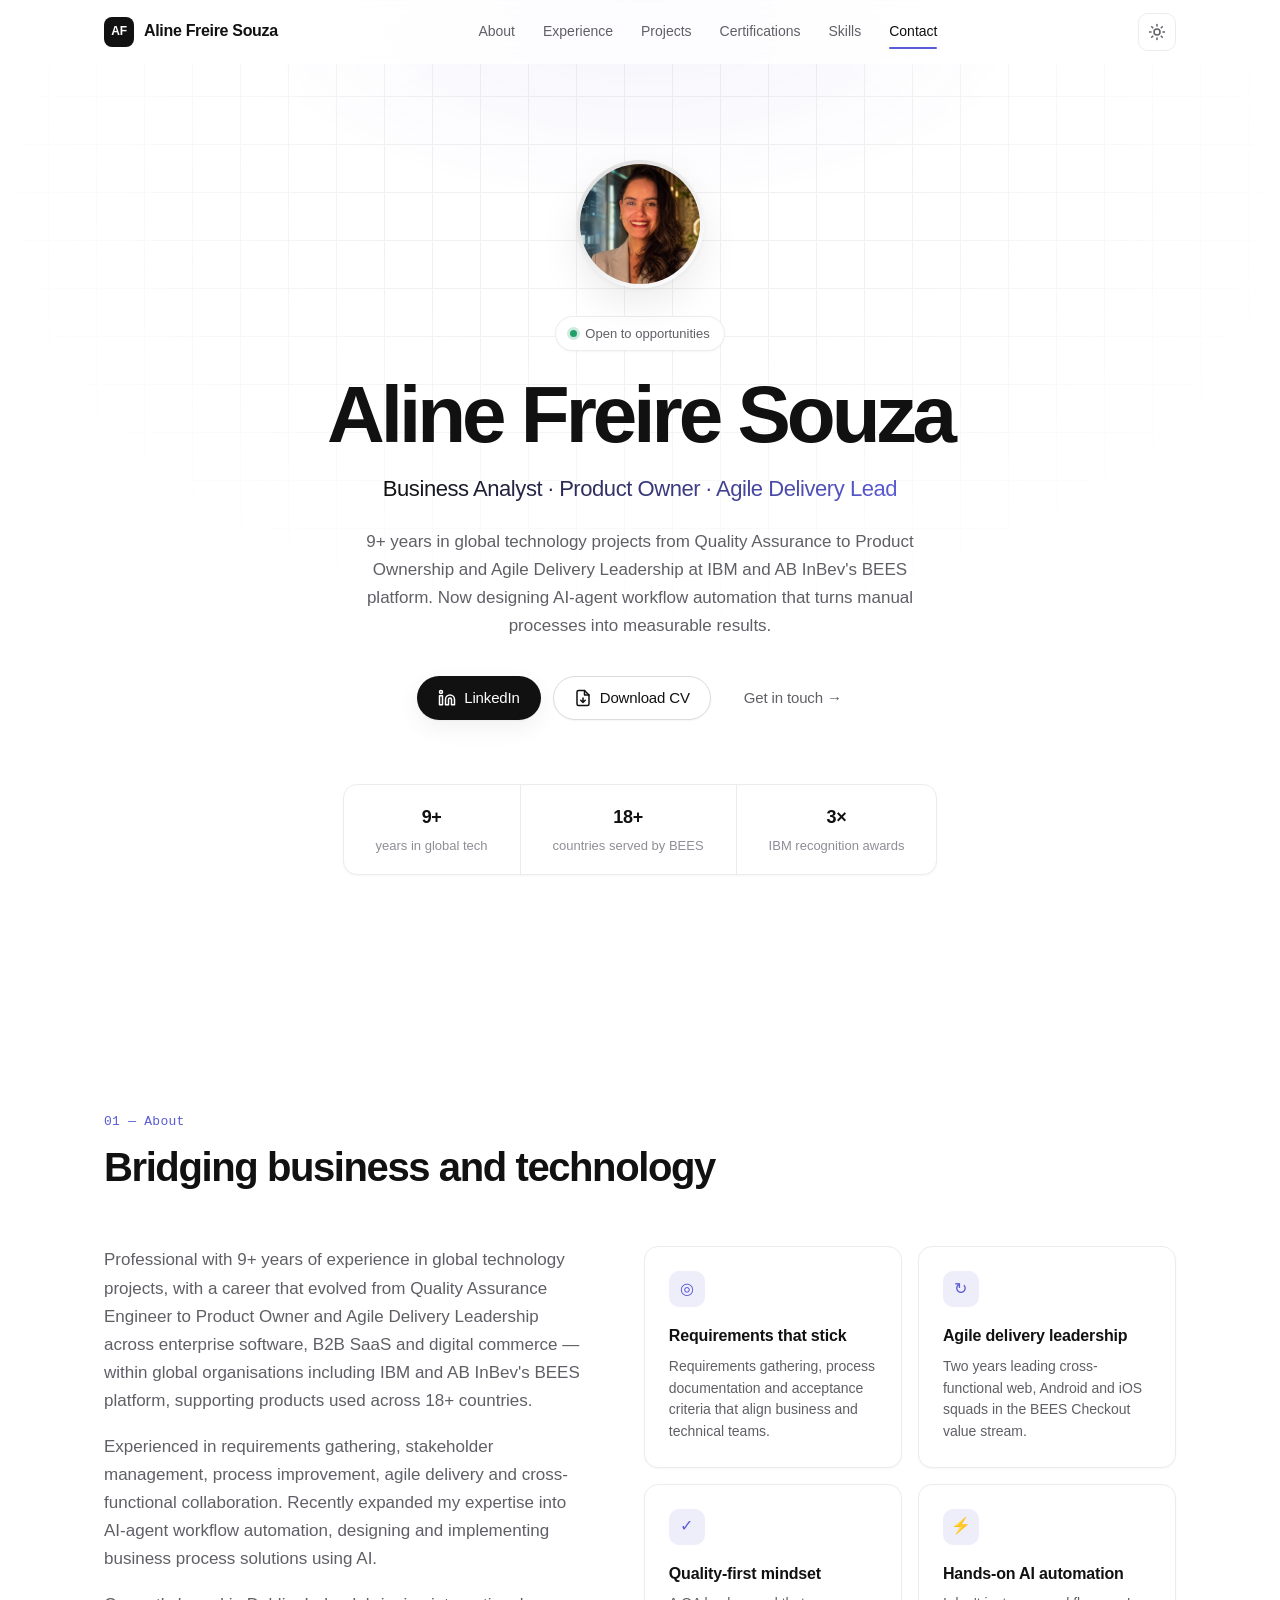
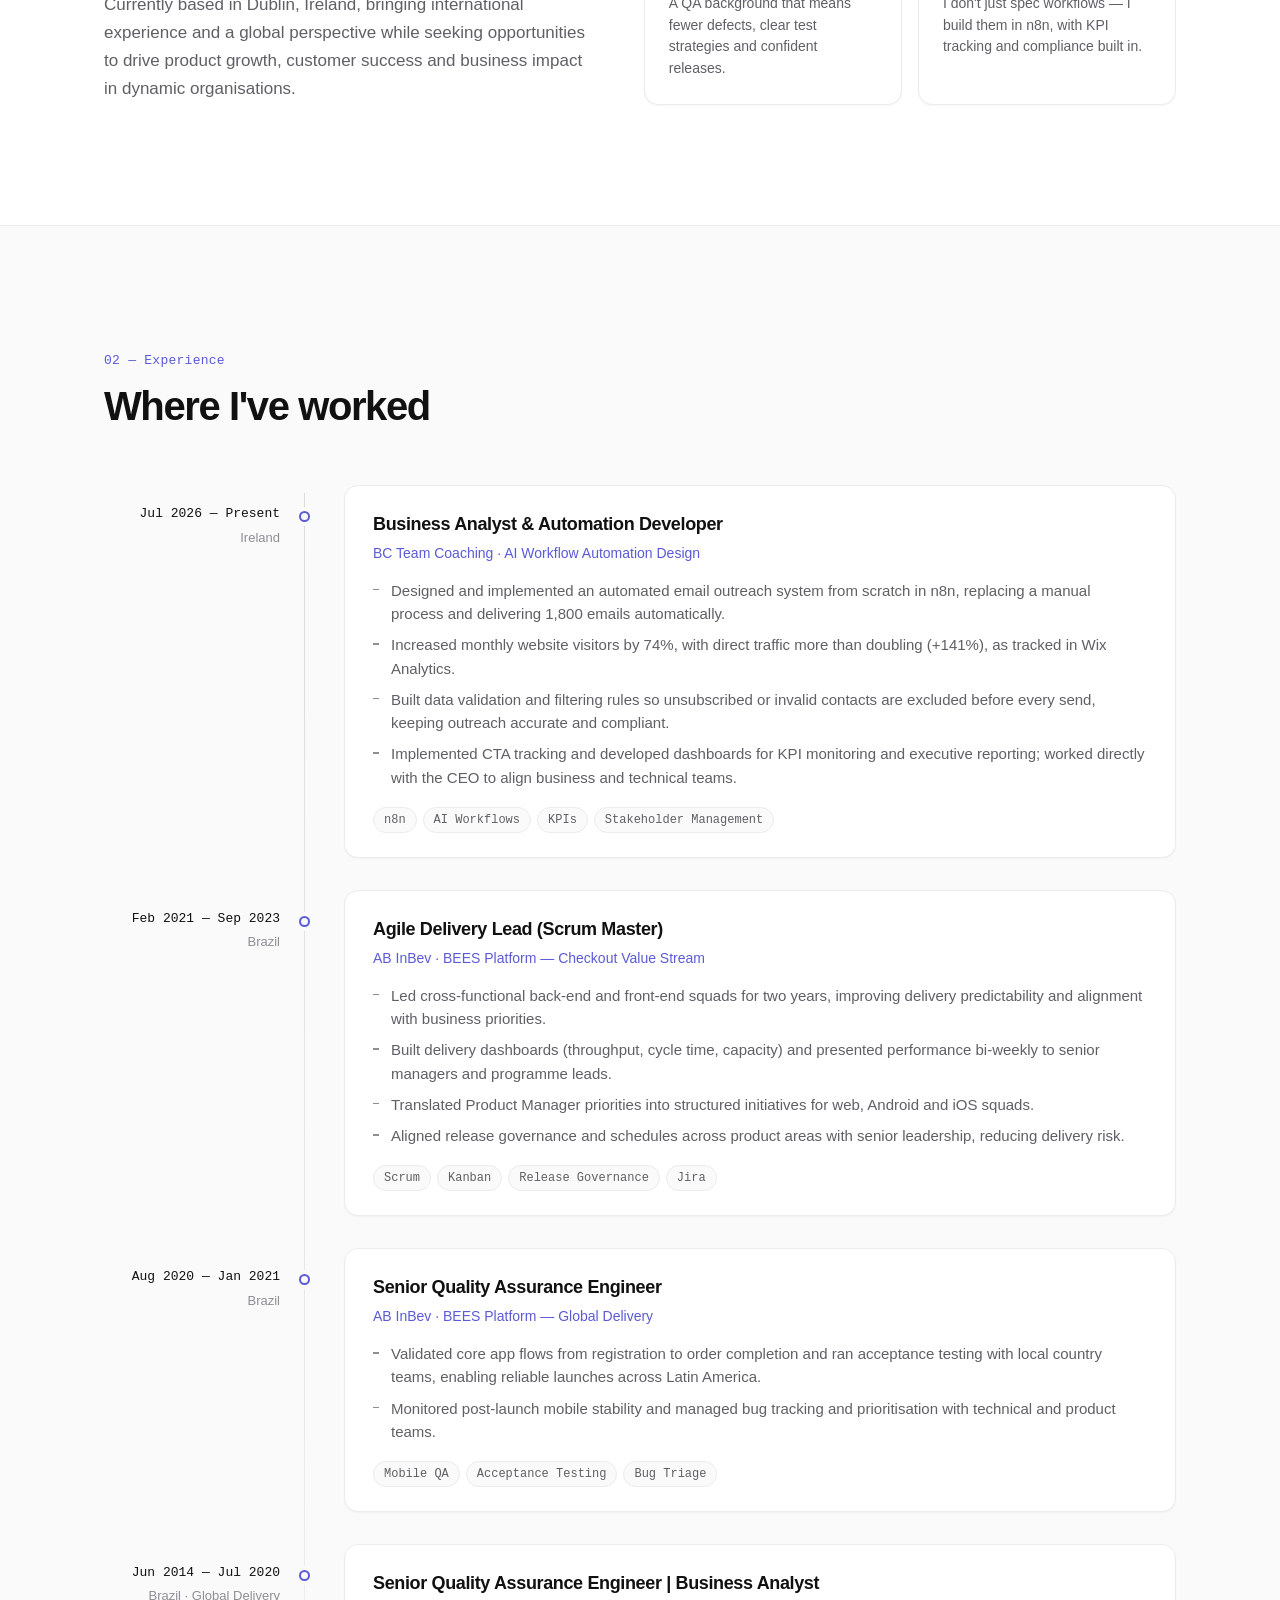
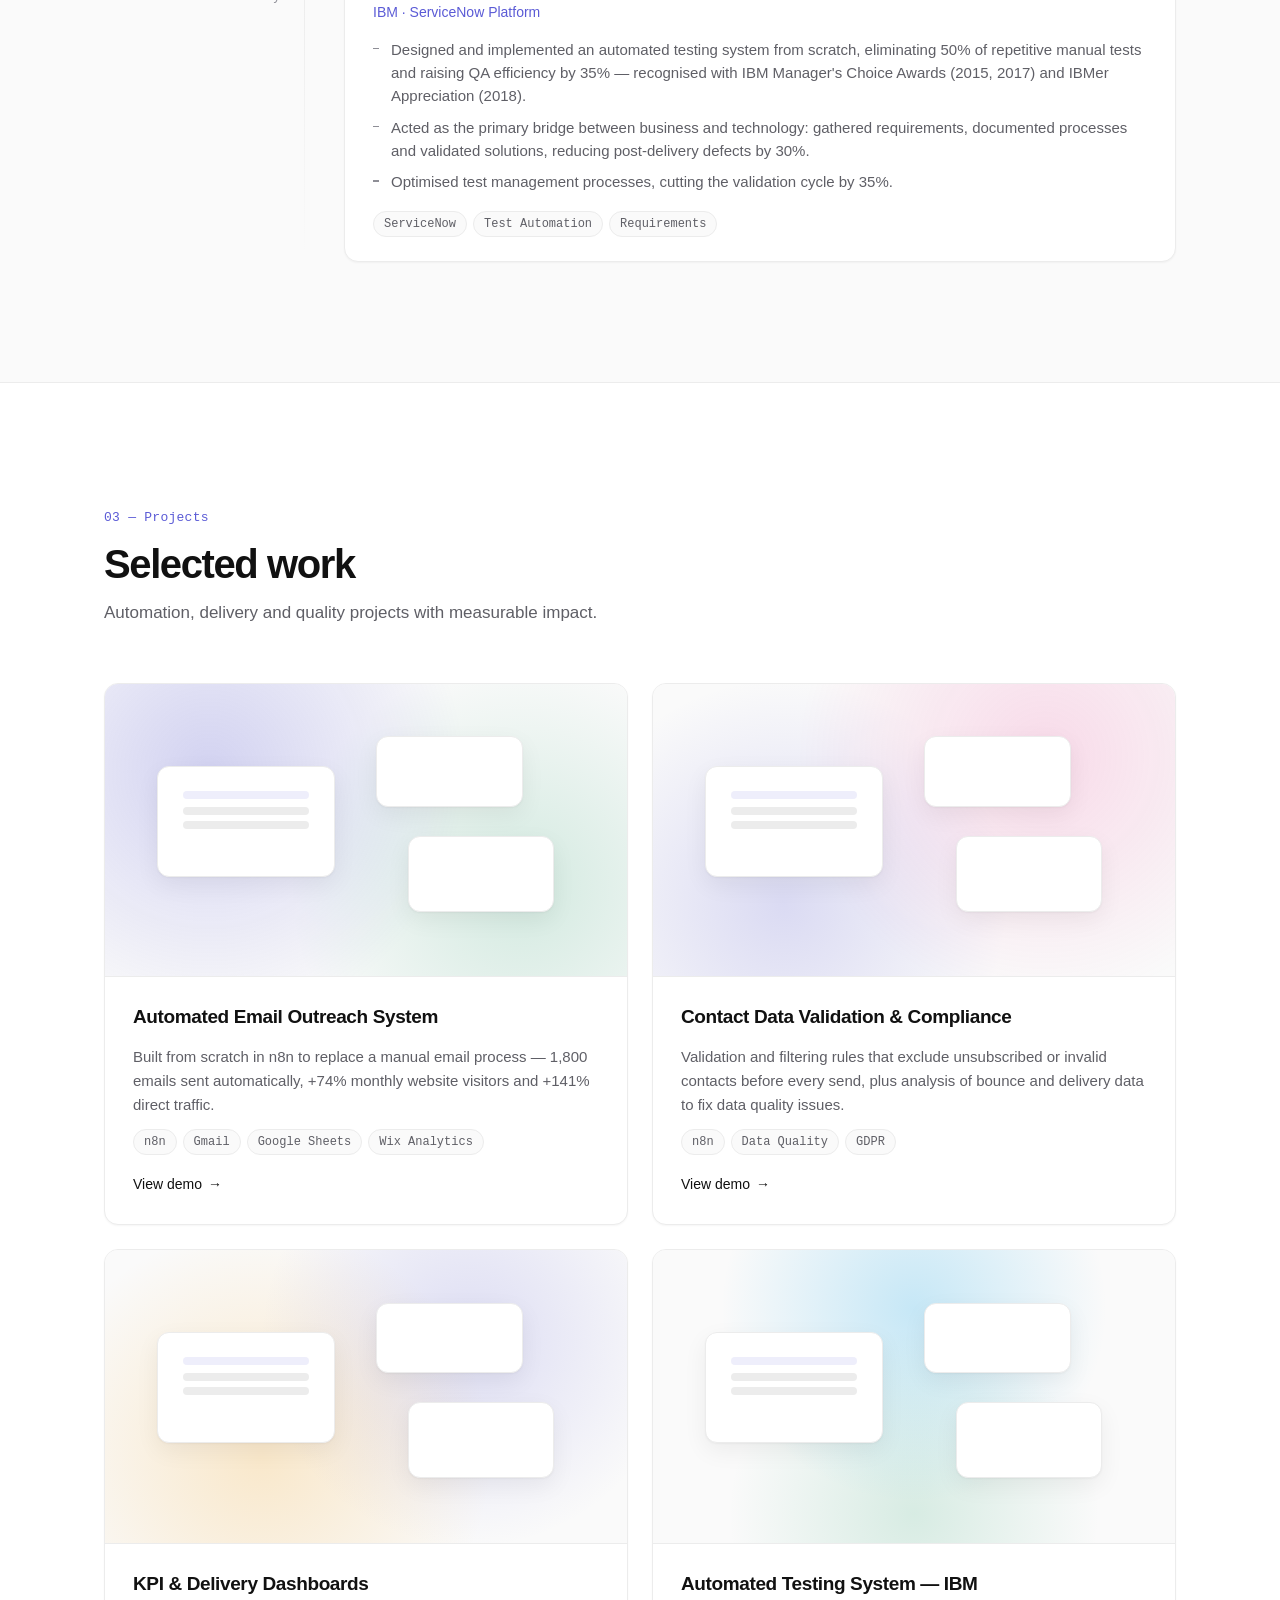
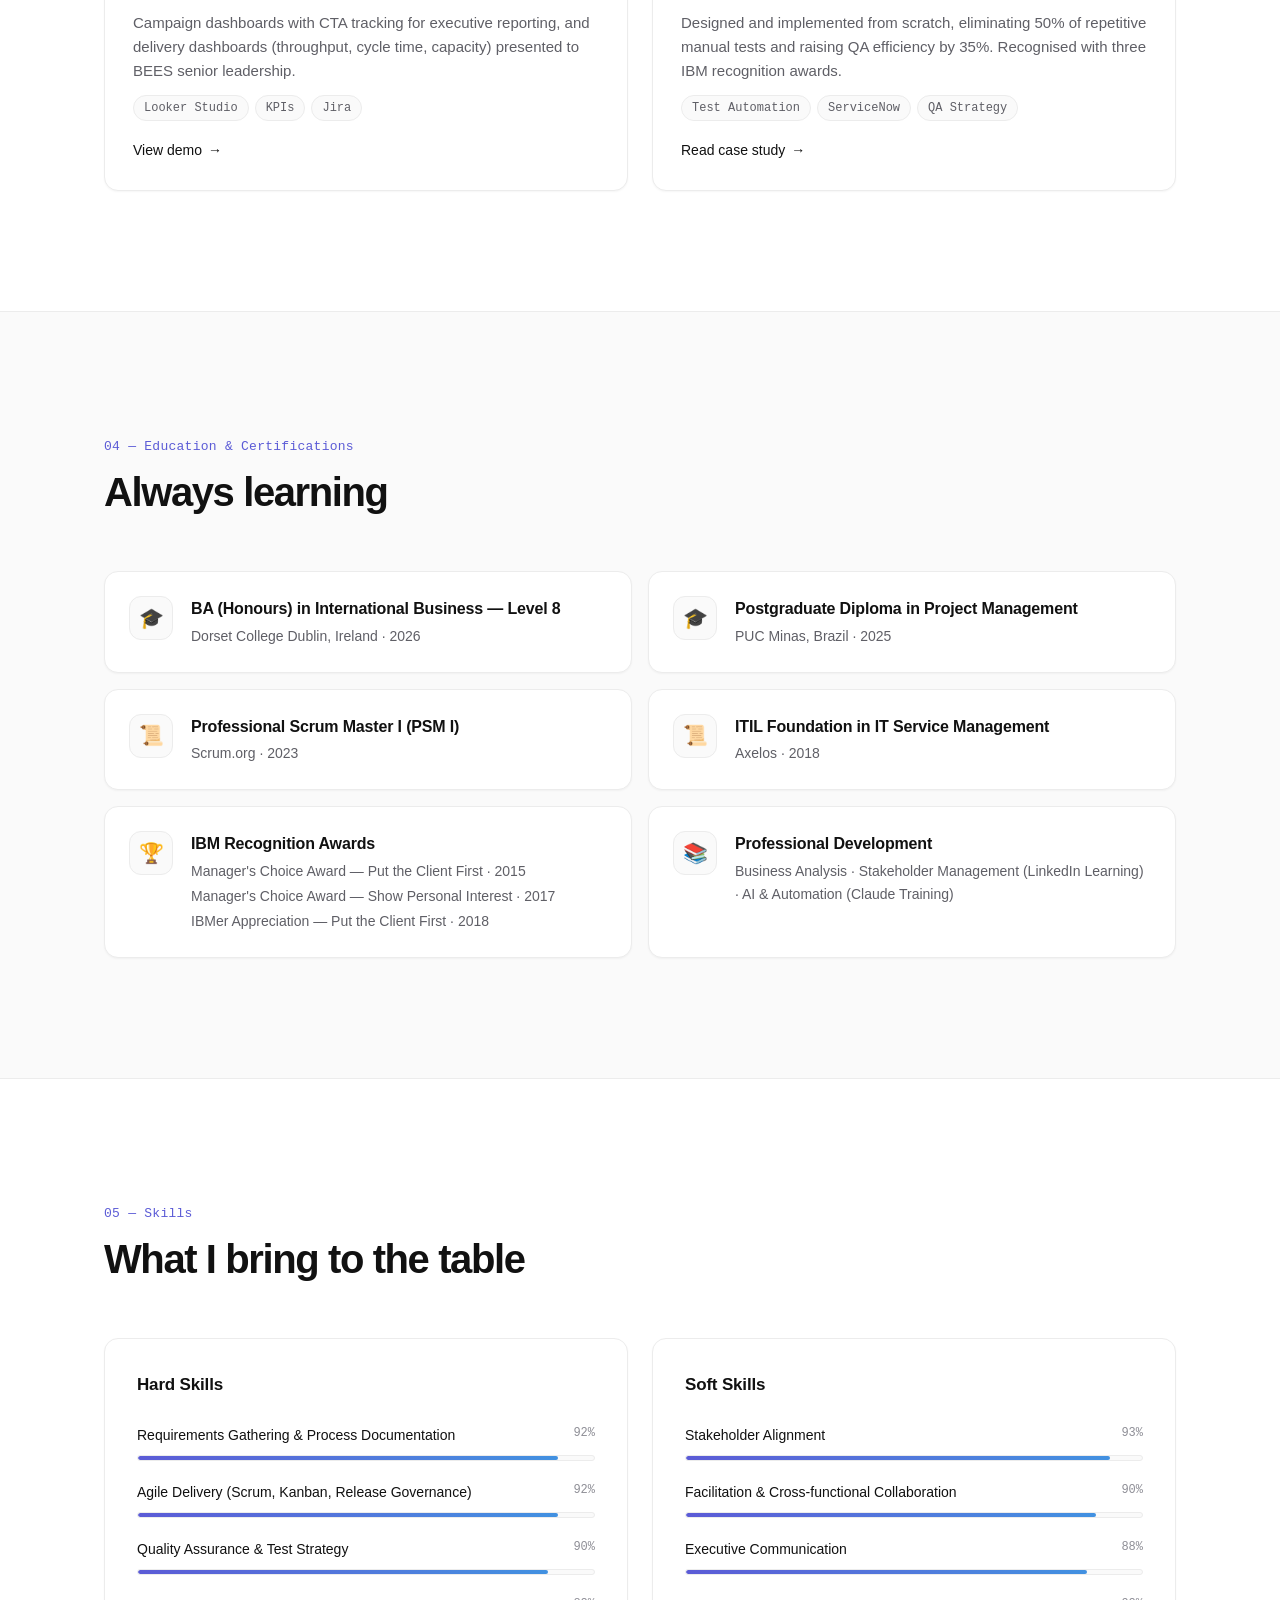
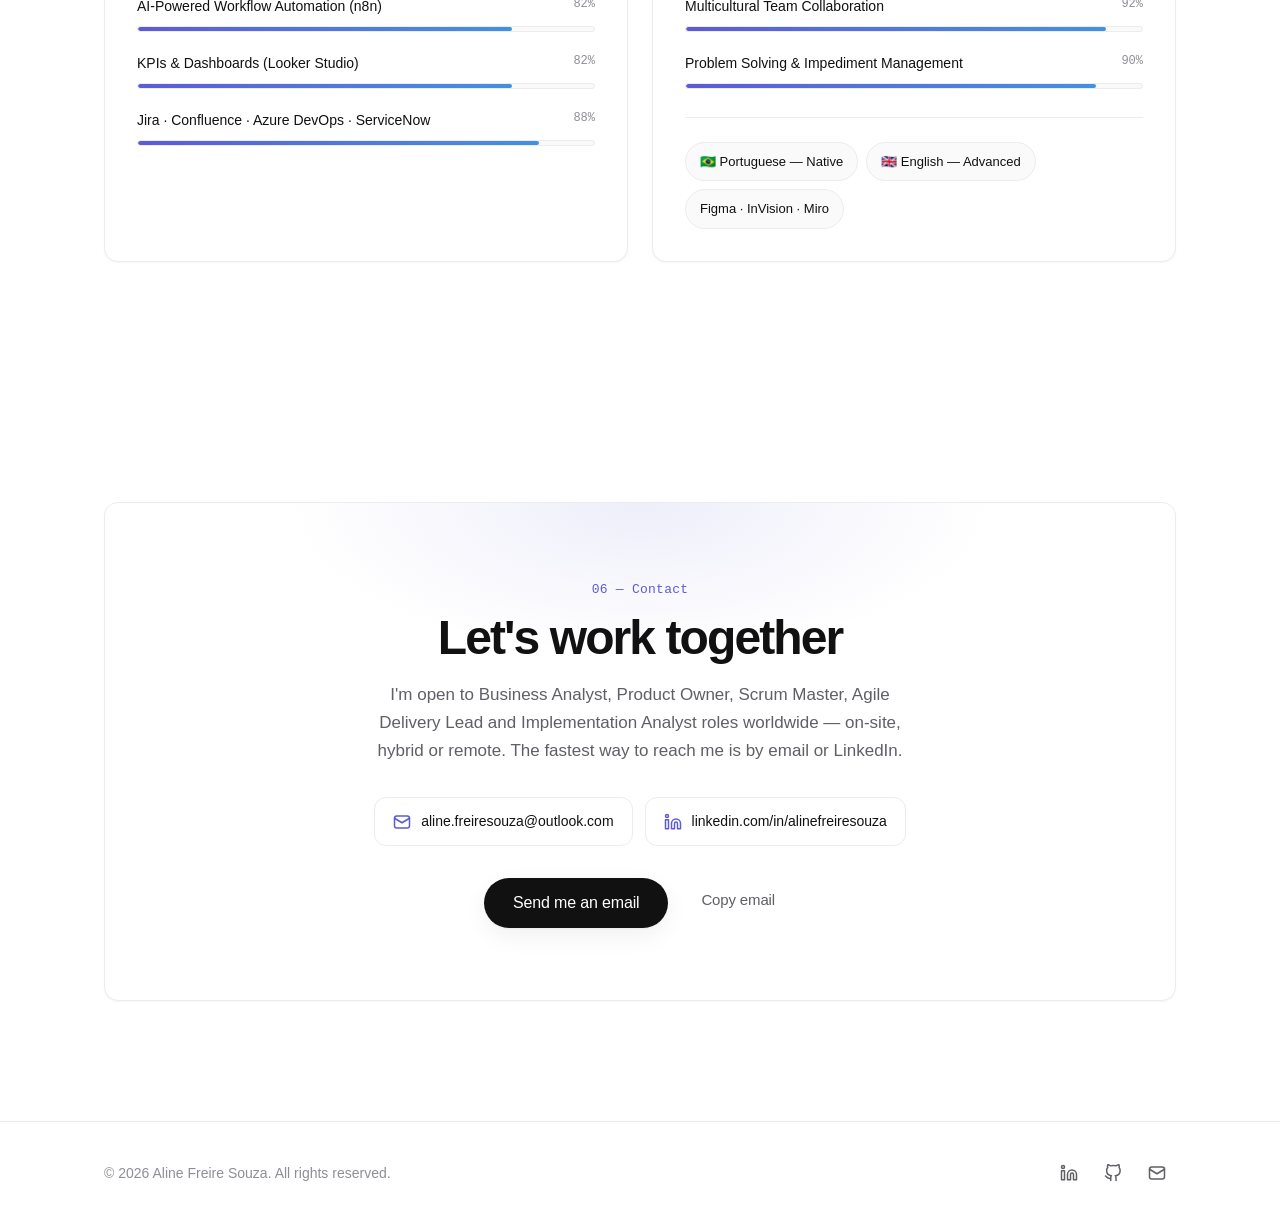
==== commit 9f036b21: "Update index.html" ====
--- a/index.html
+++ b/index.html
@@ -114,7 +114,7 @@
         <p class="hero__role reveal">Business Analyst · Product Owner · Agile Delivery Lead</p>
 
         <p class="hero__intro reveal">
-          9+ years in global technology projects — from Quality Assurance to Product Ownership and Agile Delivery Leadership
+          9+ years in global technology projects from Quality Assurance to Product Ownership and Agile Delivery Leadership
           at IBM and AB InBev's BEES platform. Now designing AI-agent workflow automation that turns manual processes into measurable results.
         </p>
 
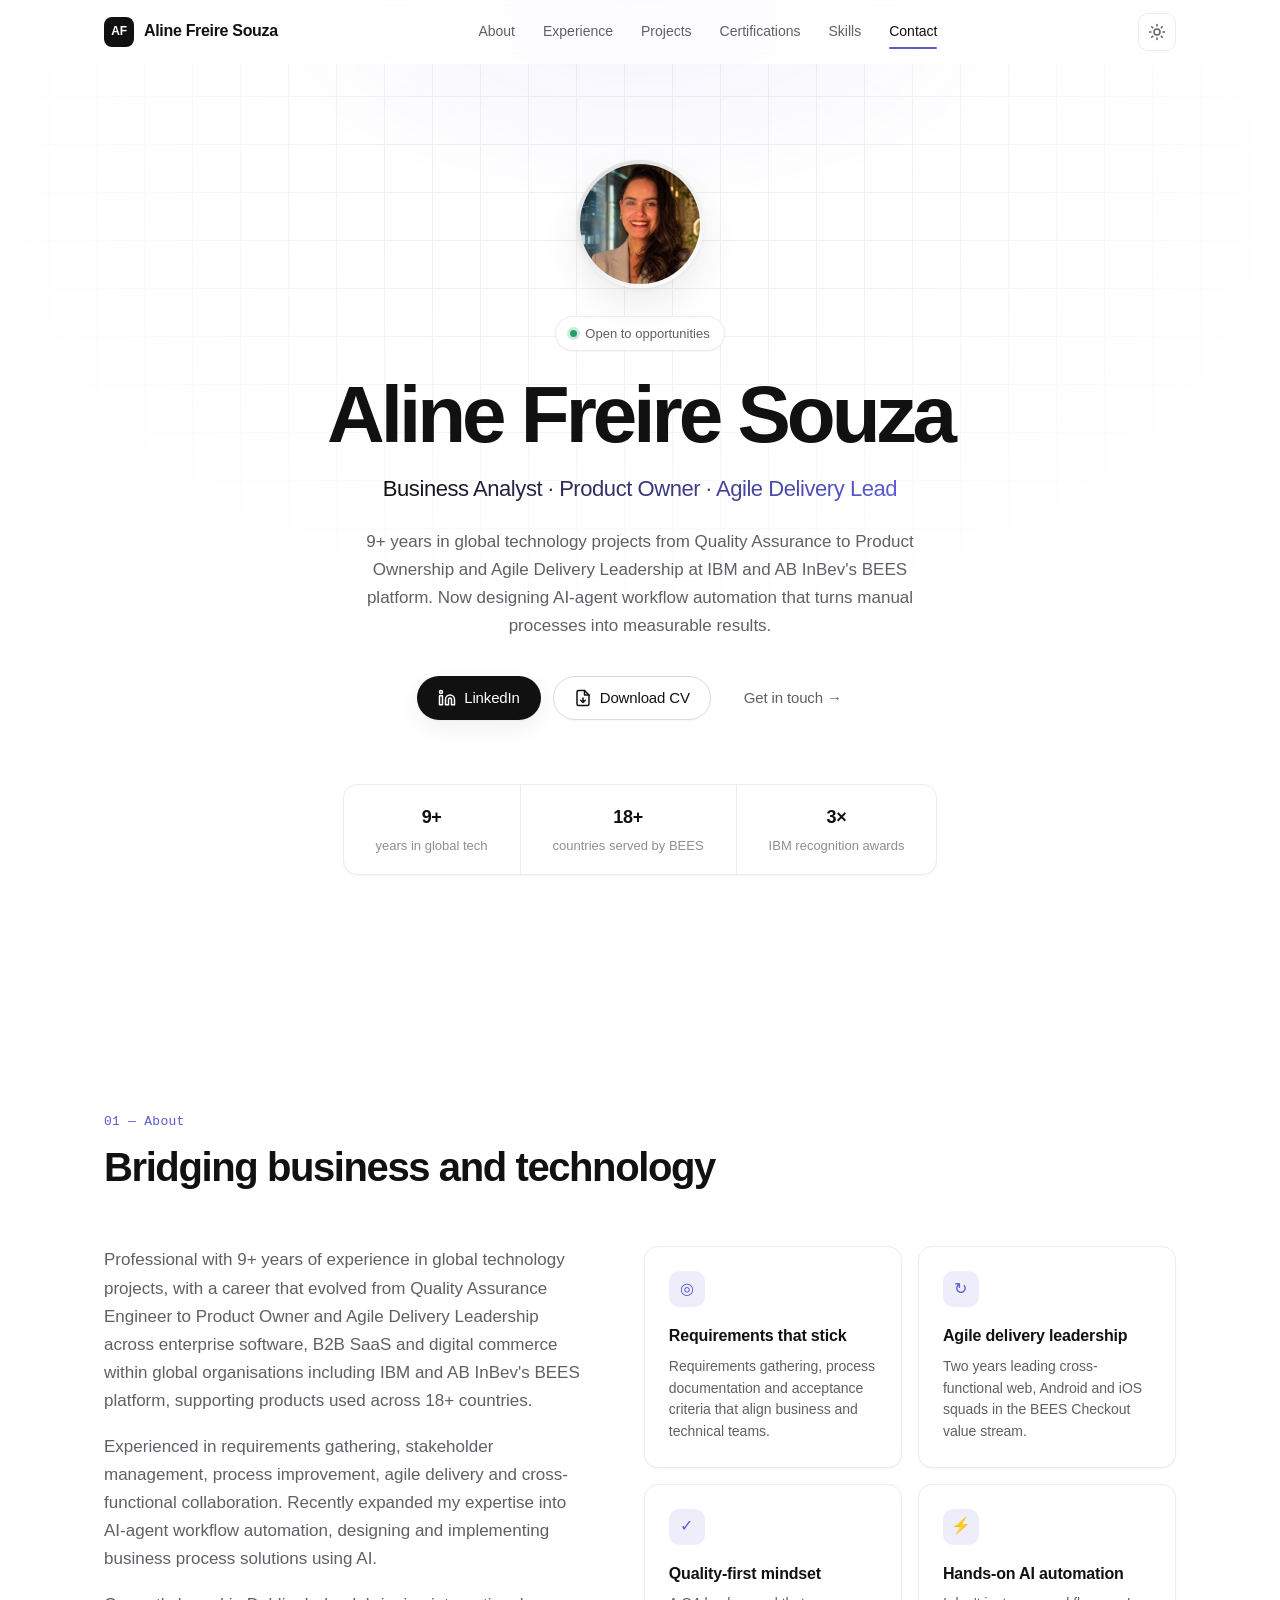
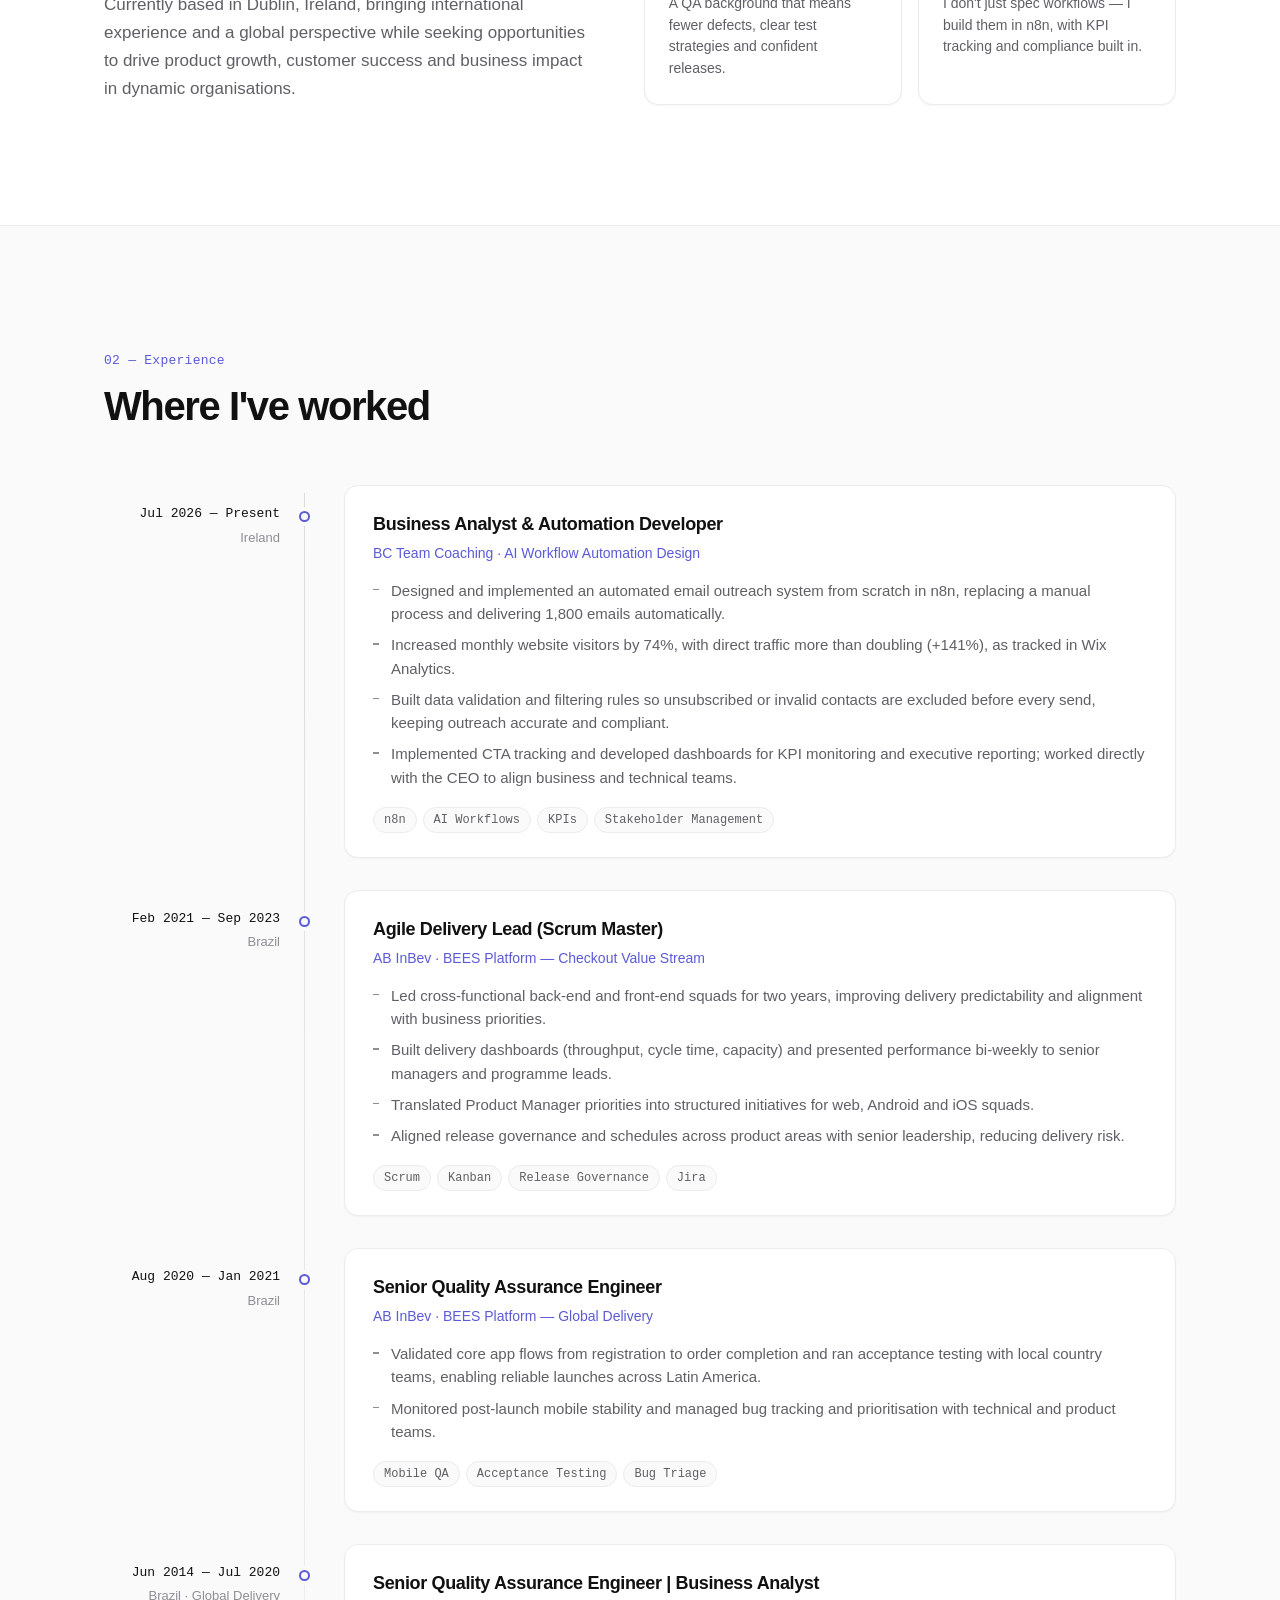
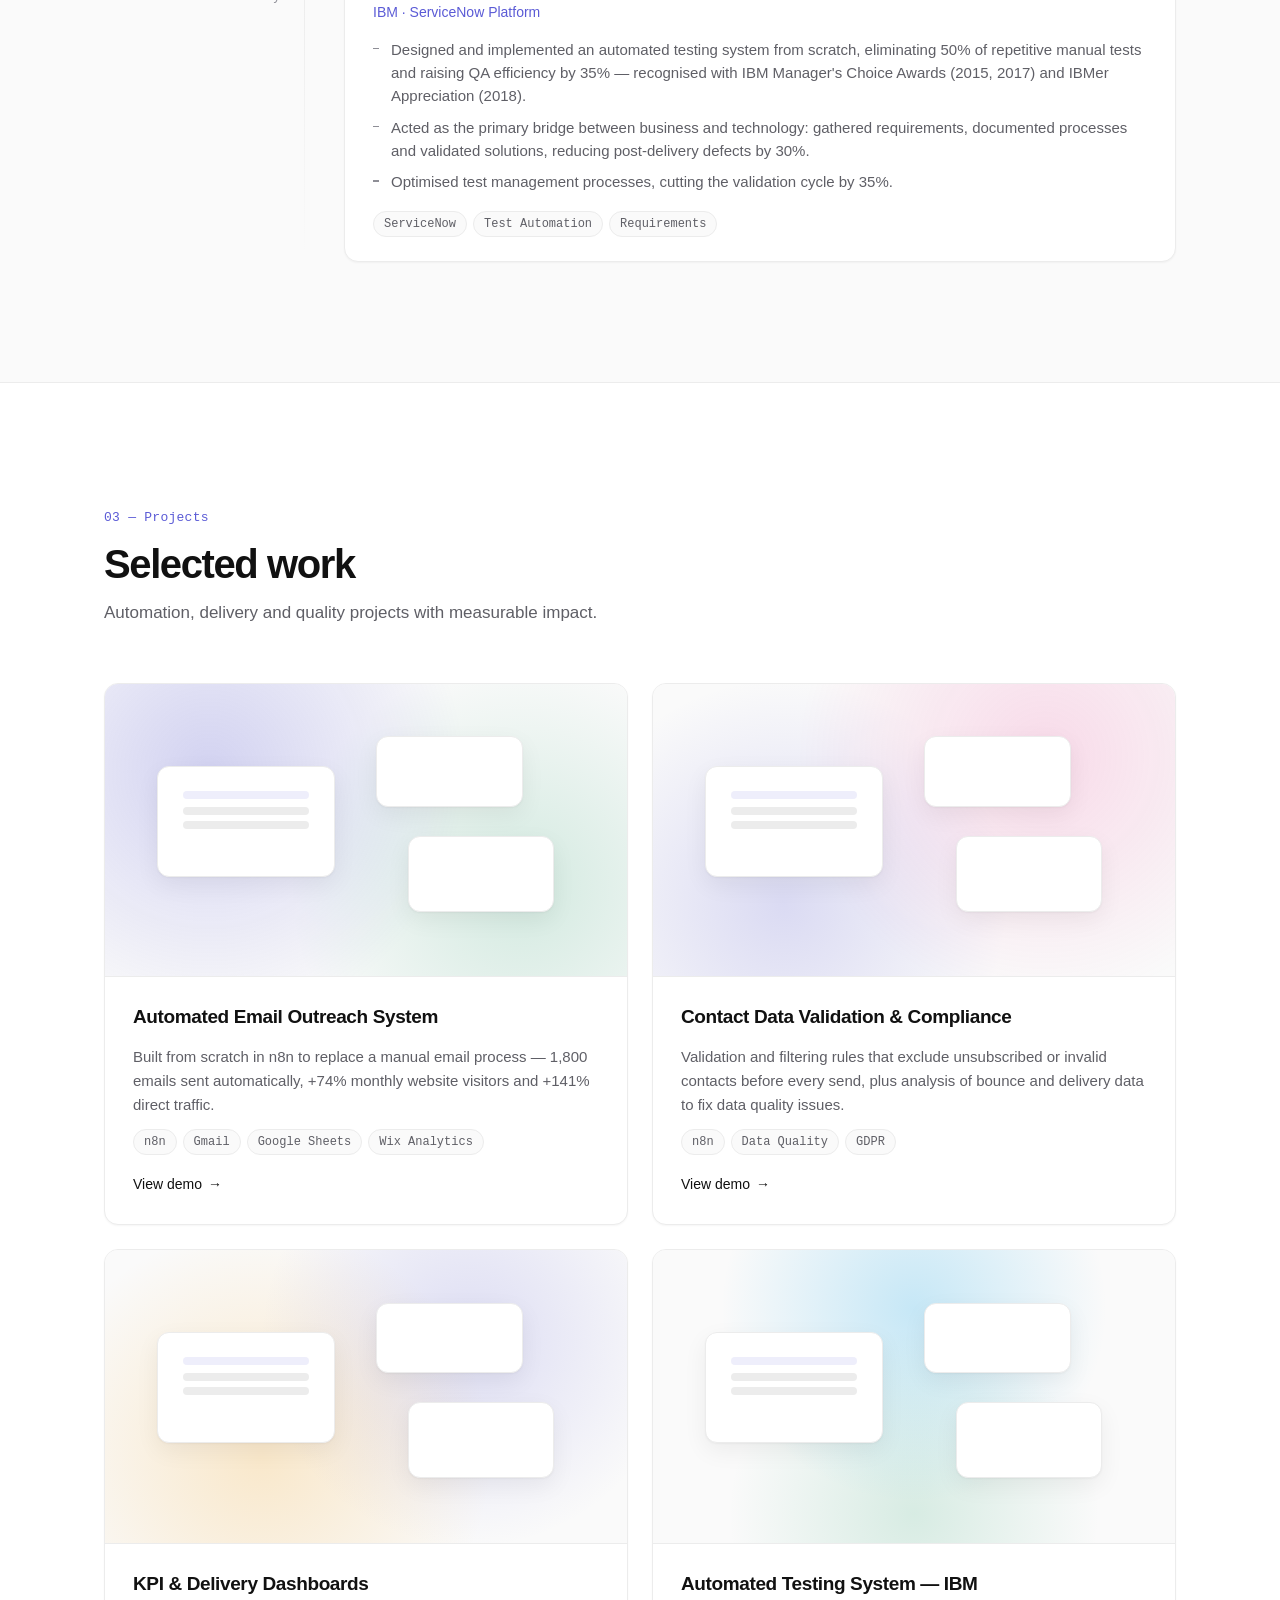
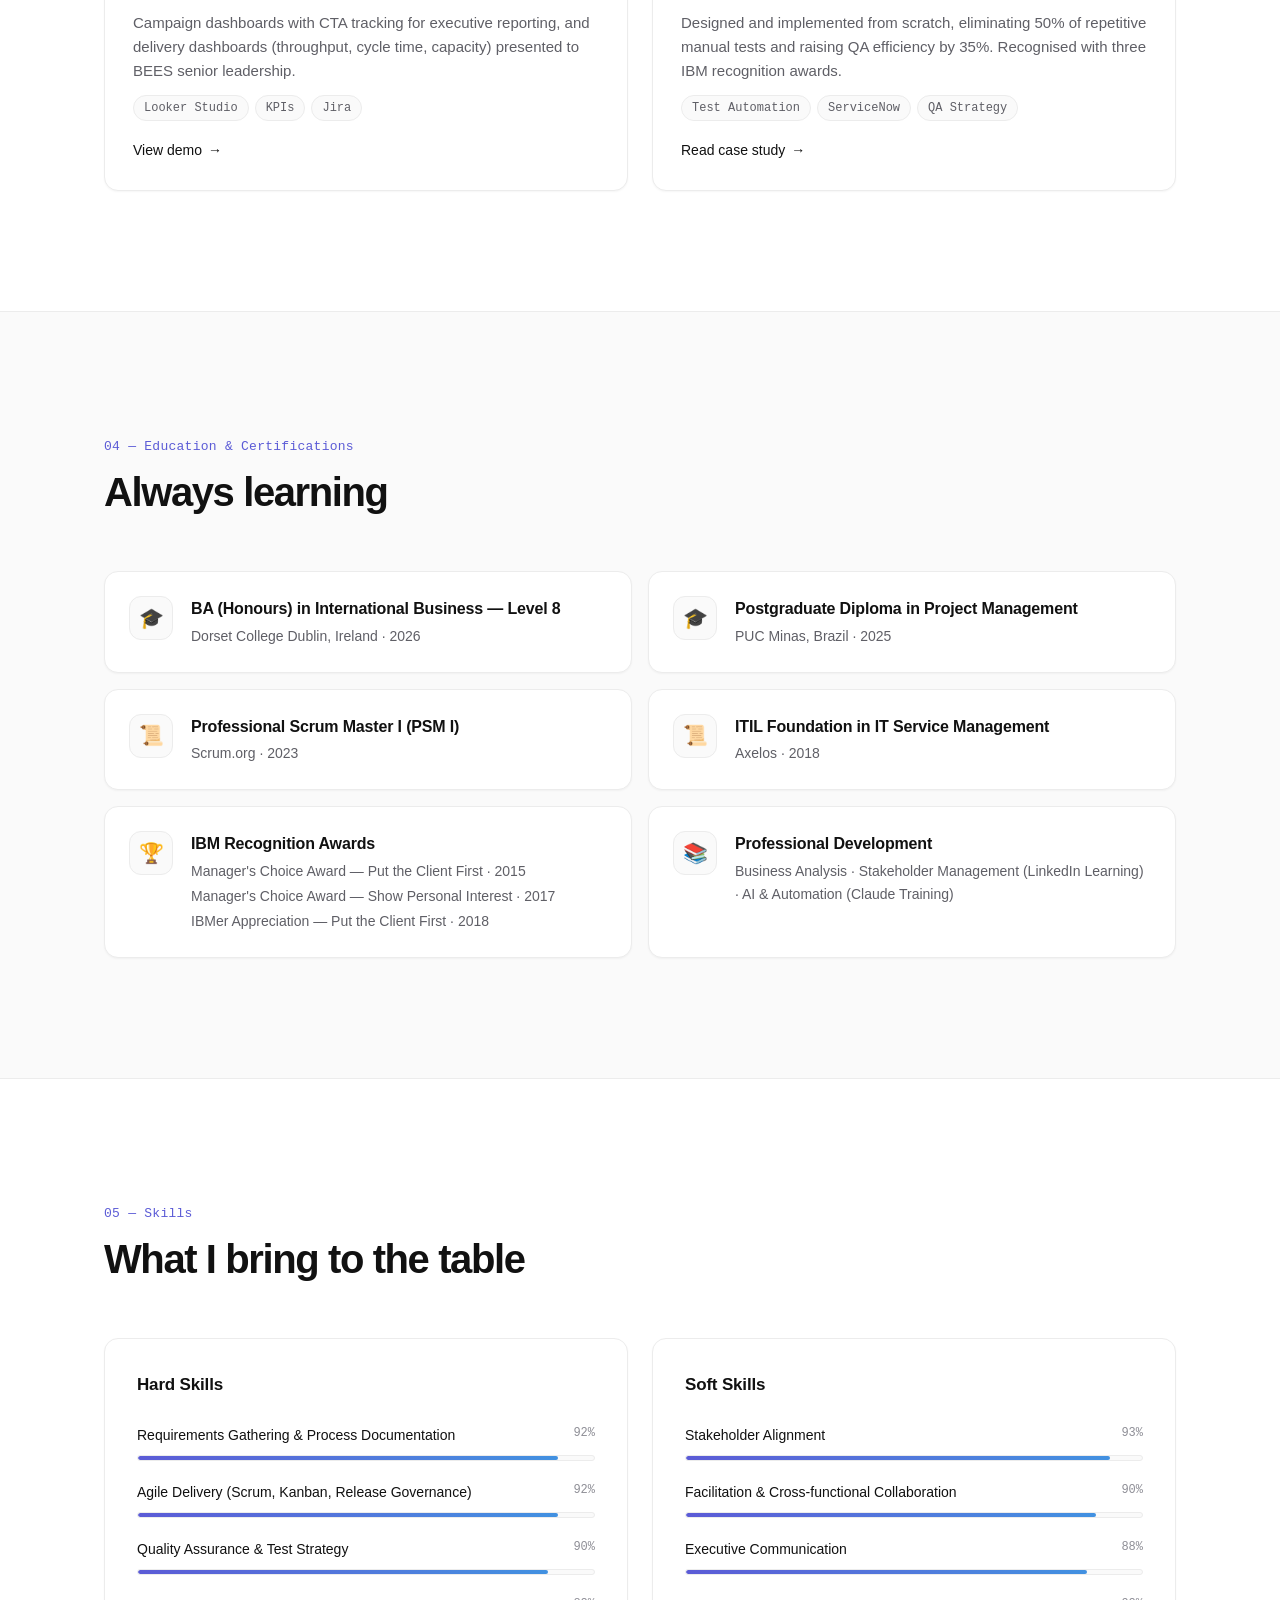
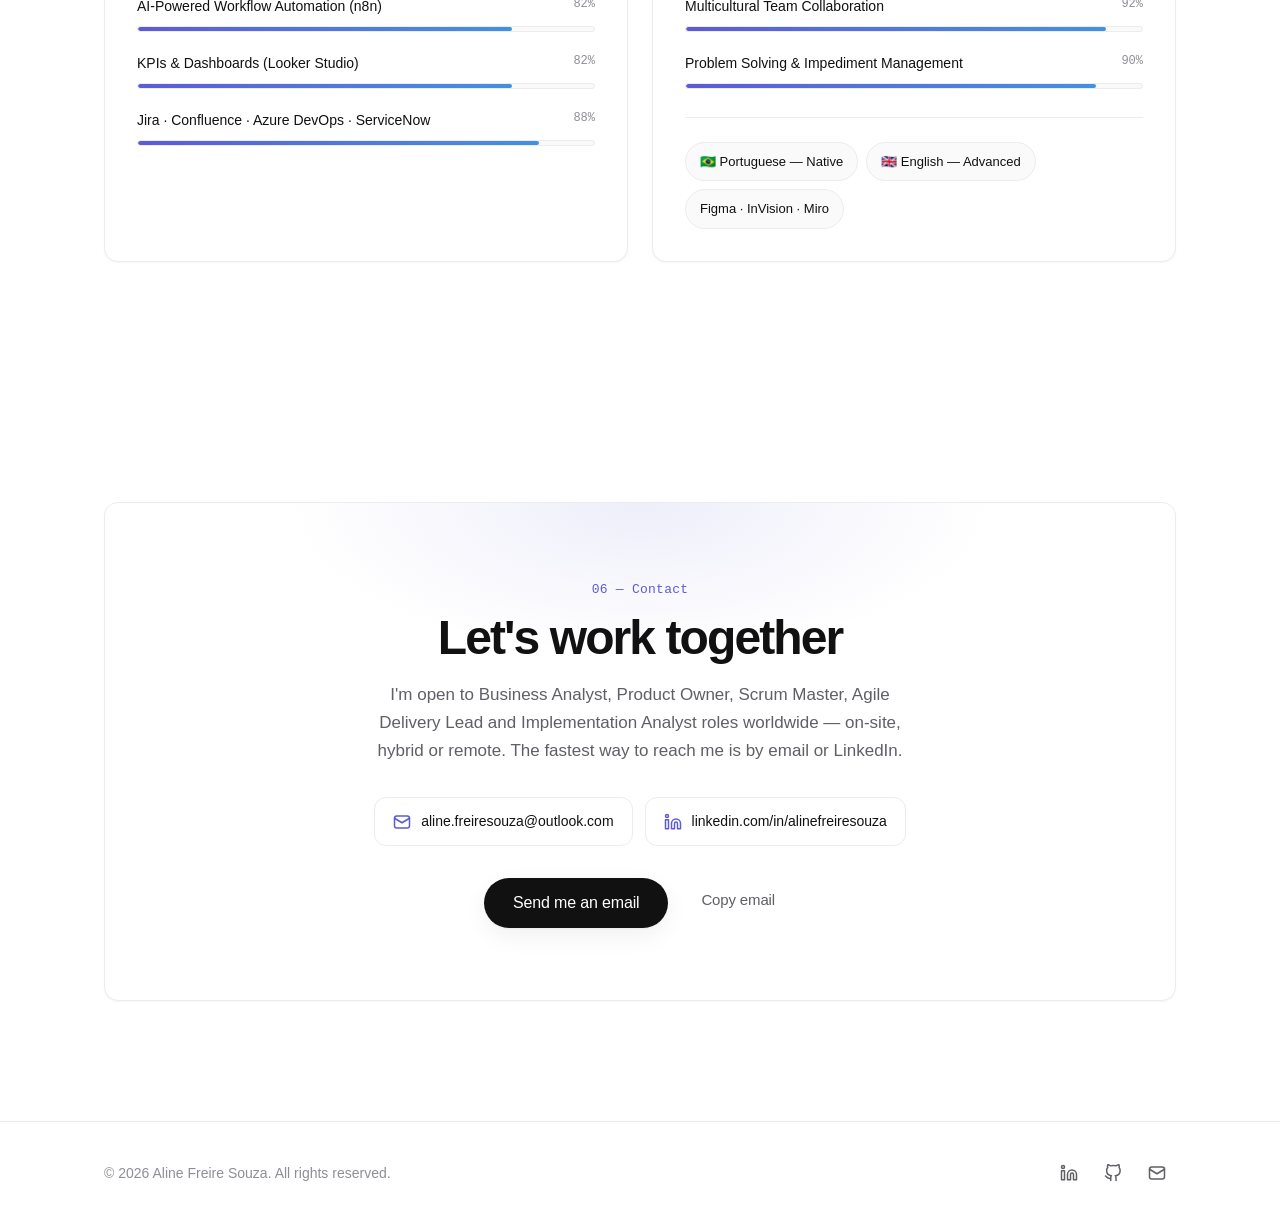
==== commit ca458ceb: "Update index.html" ====
--- a/index.html
+++ b/index.html
@@ -152,7 +152,7 @@
             <p>
               Professional with 9+ years of experience in global technology projects, with a career that evolved
               from Quality Assurance Engineer to Product Owner and Agile Delivery Leadership across enterprise software,
-              B2B SaaS and digital commerce — within global organisations including IBM and AB InBev's BEES platform,
+              B2B SaaS and digital commerce within global organisations including IBM and AB InBev's BEES platform,
               supporting products used across 18+ countries.
             </p>
             <p>
